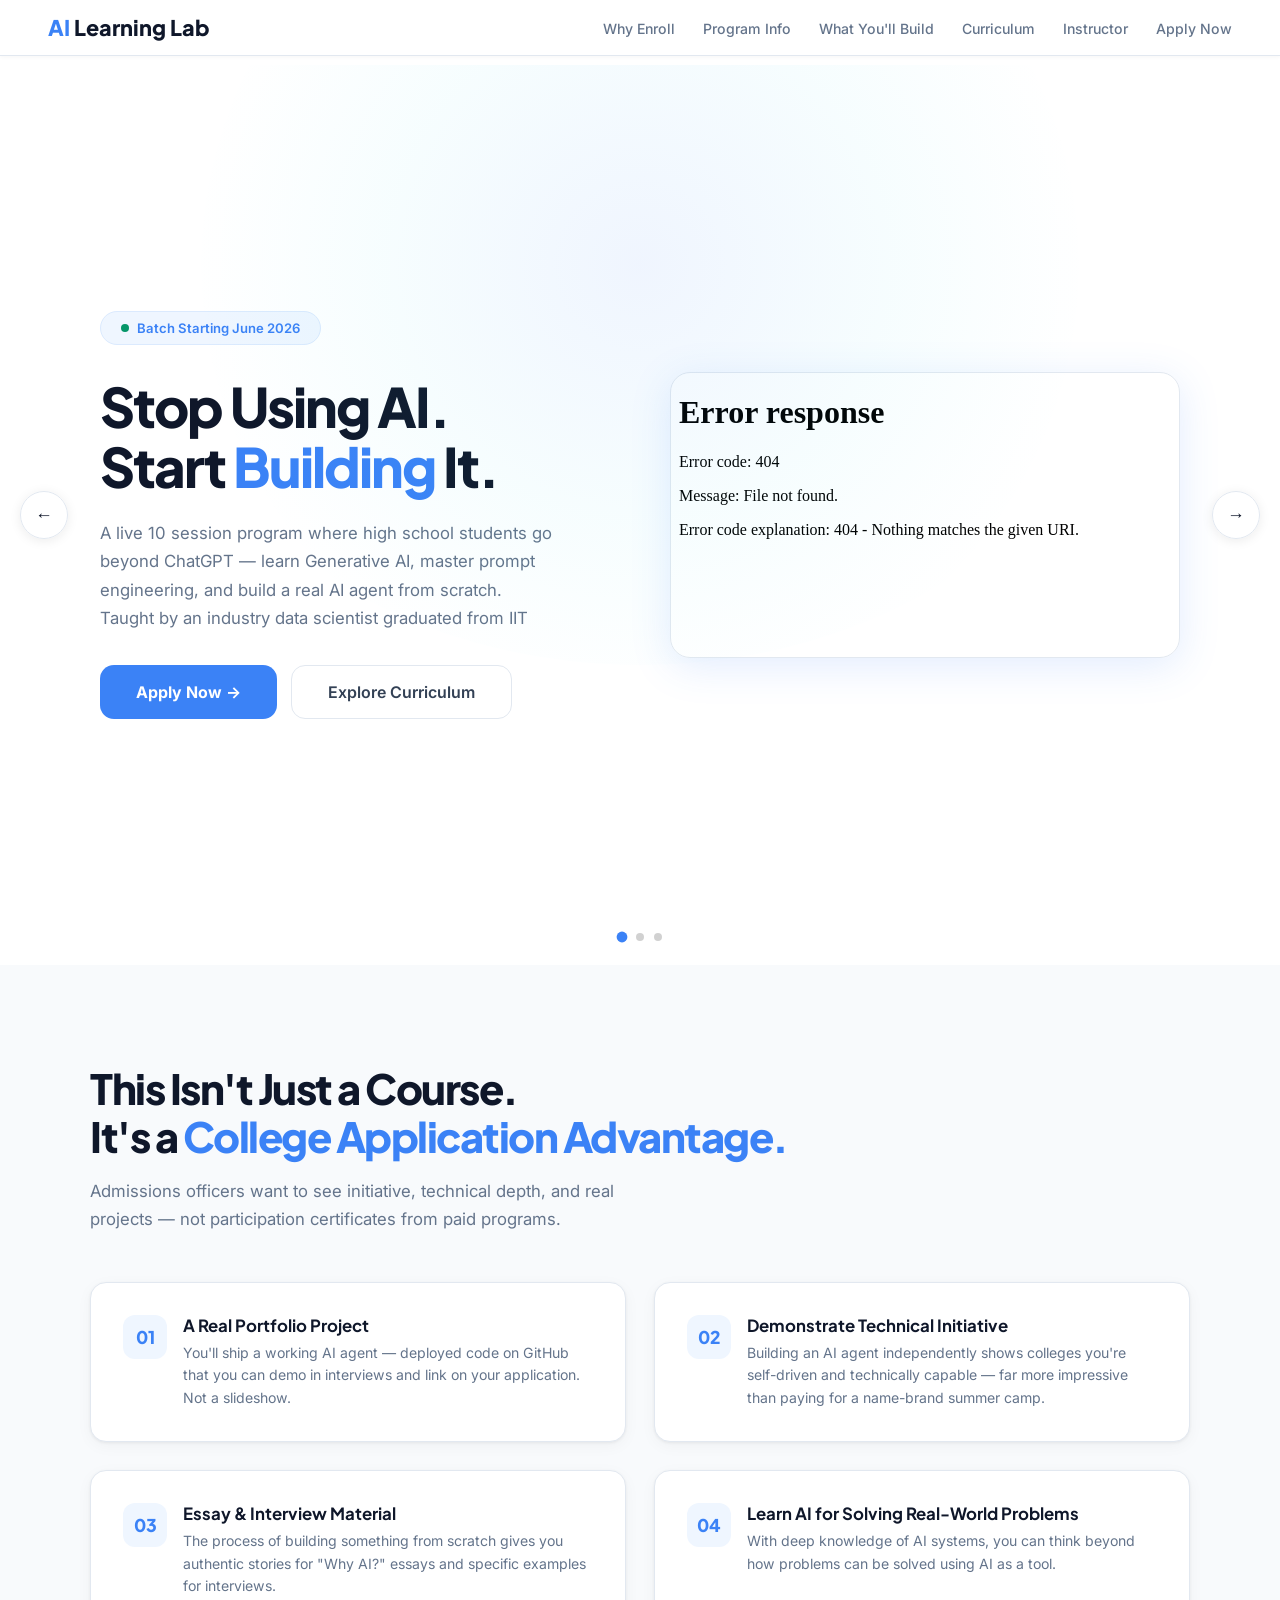
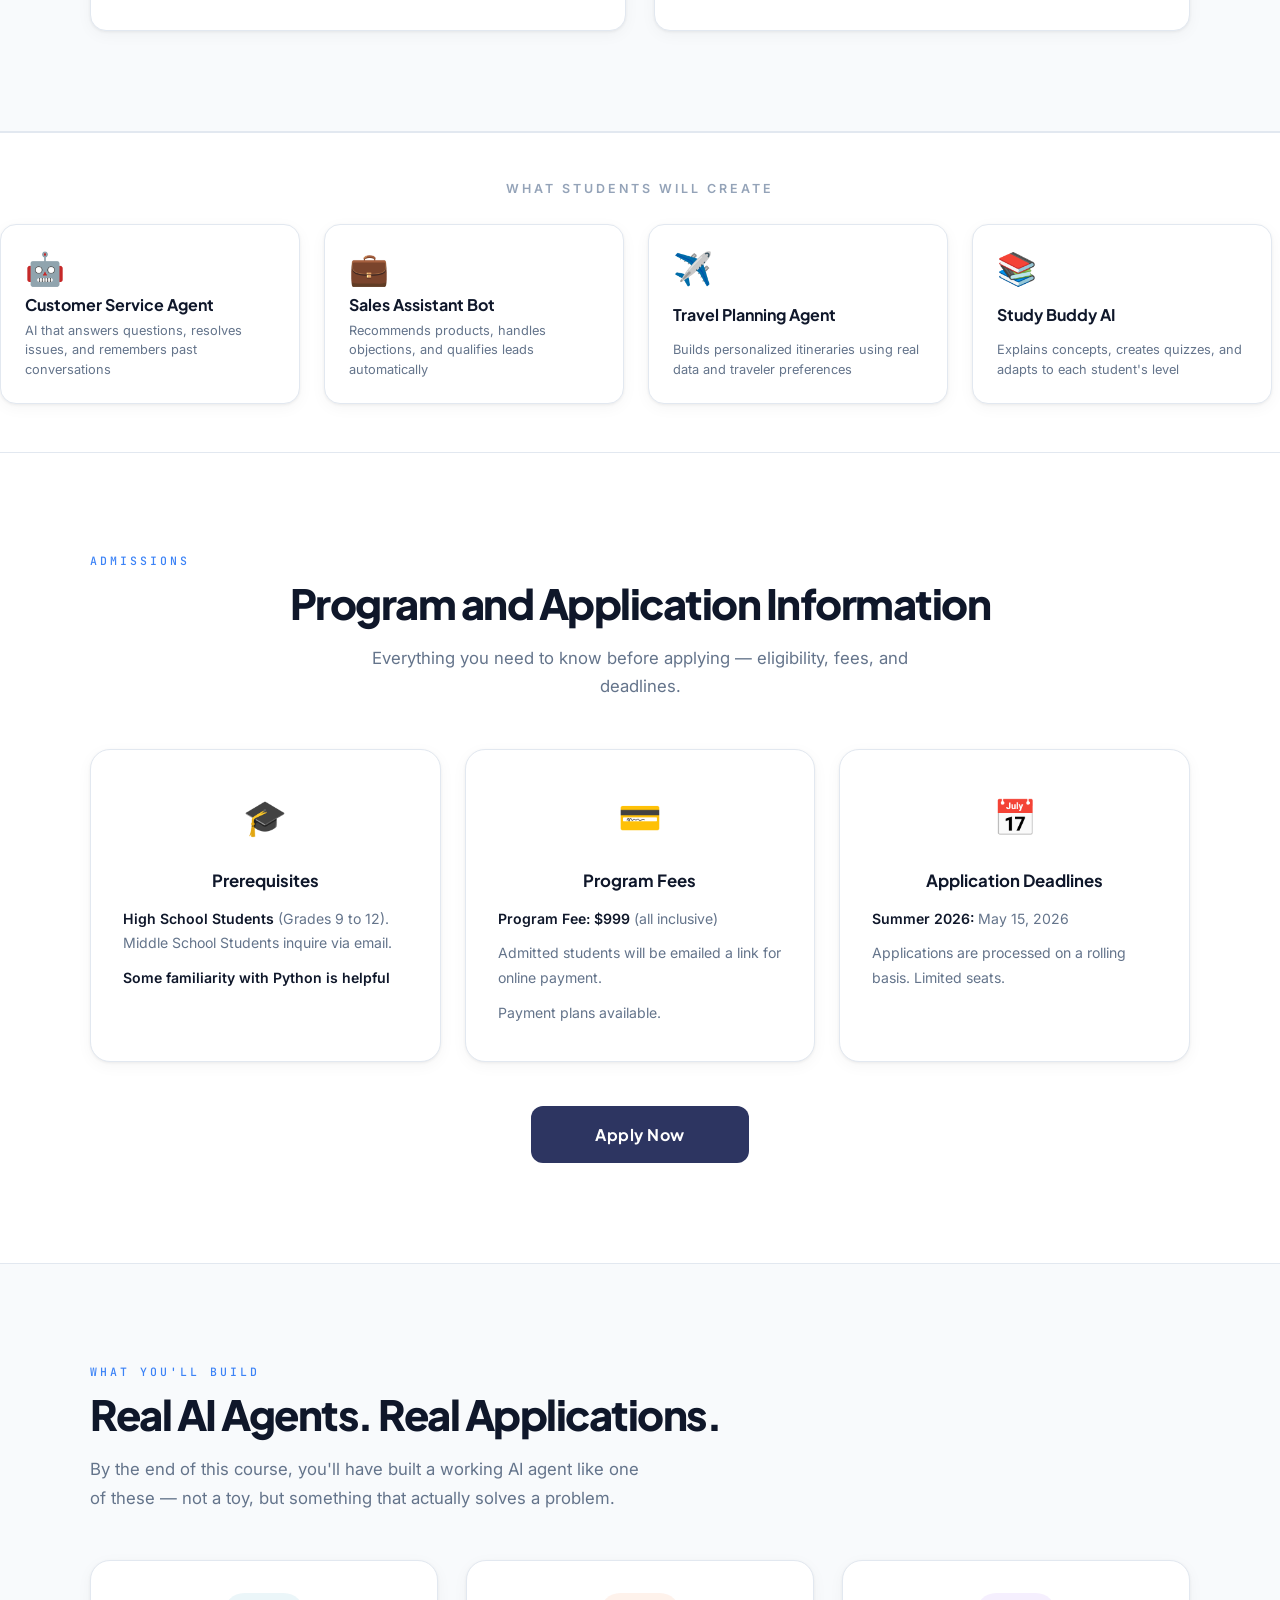
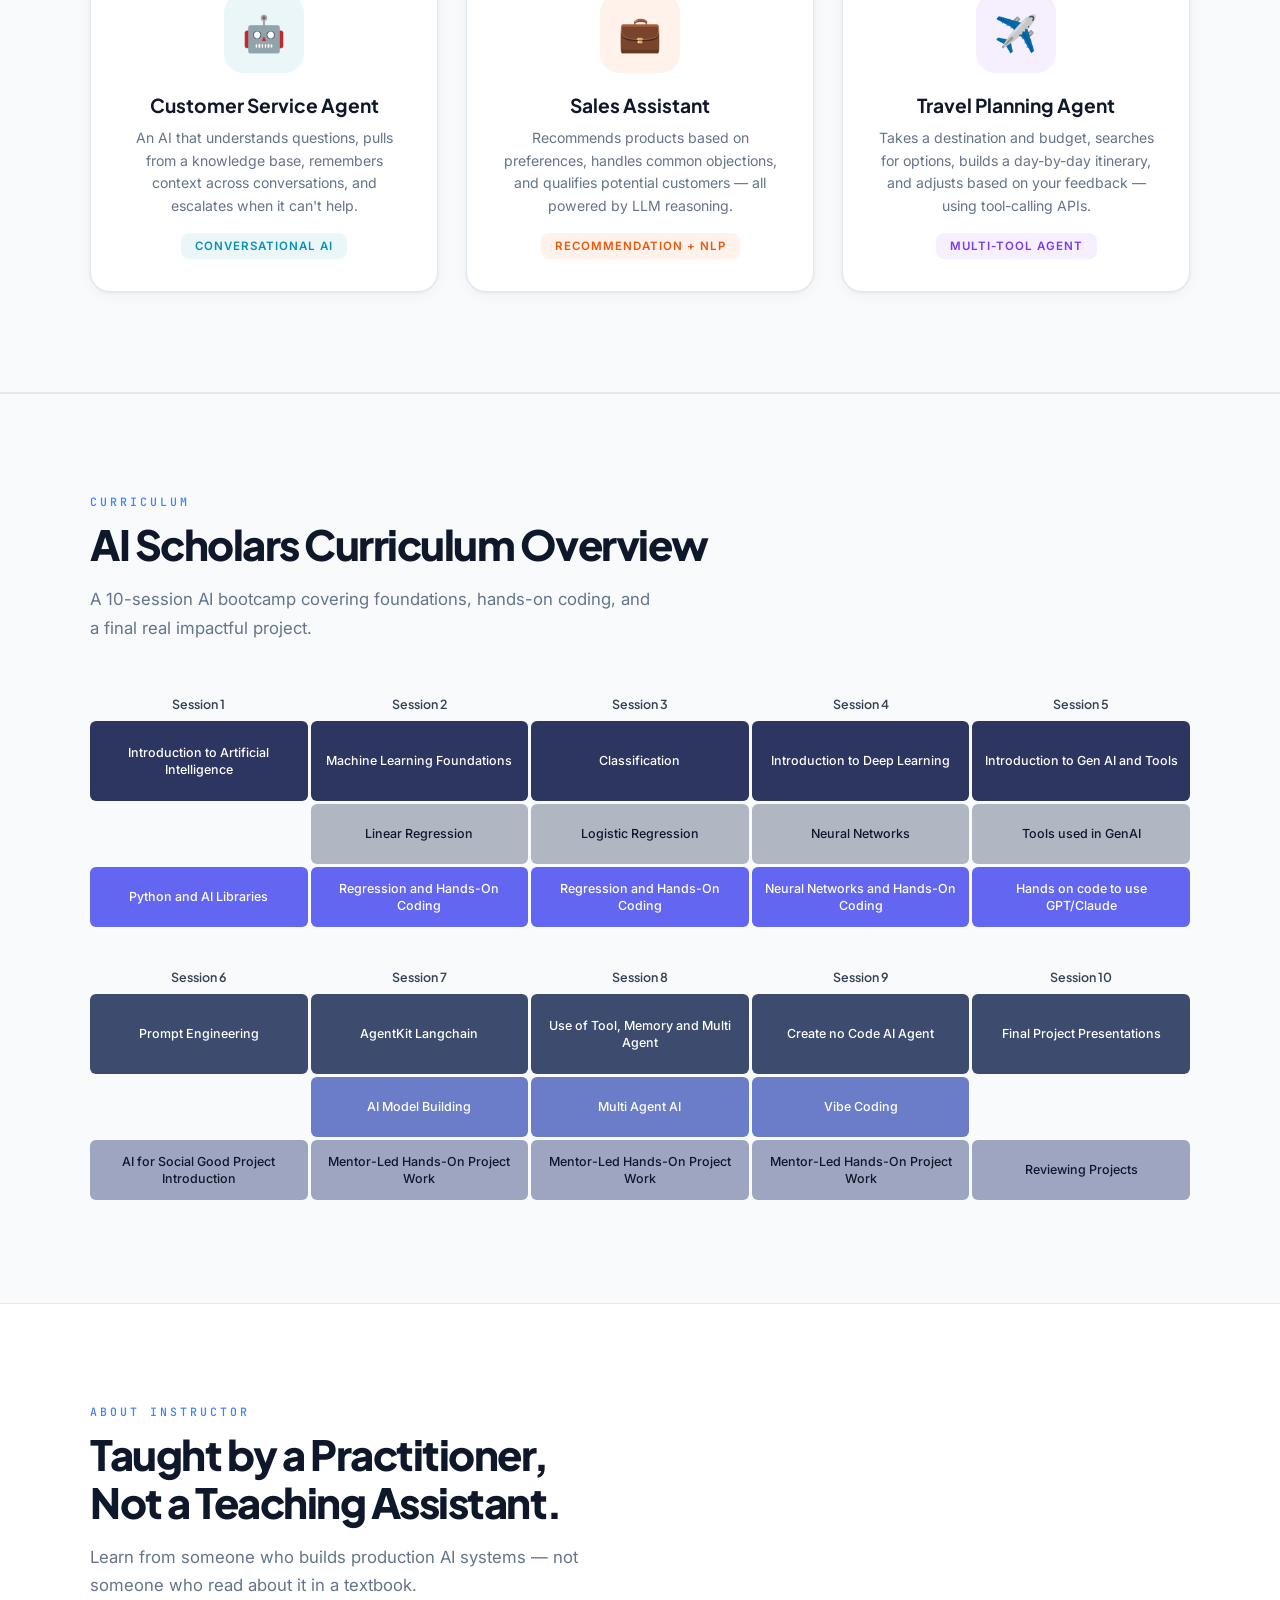
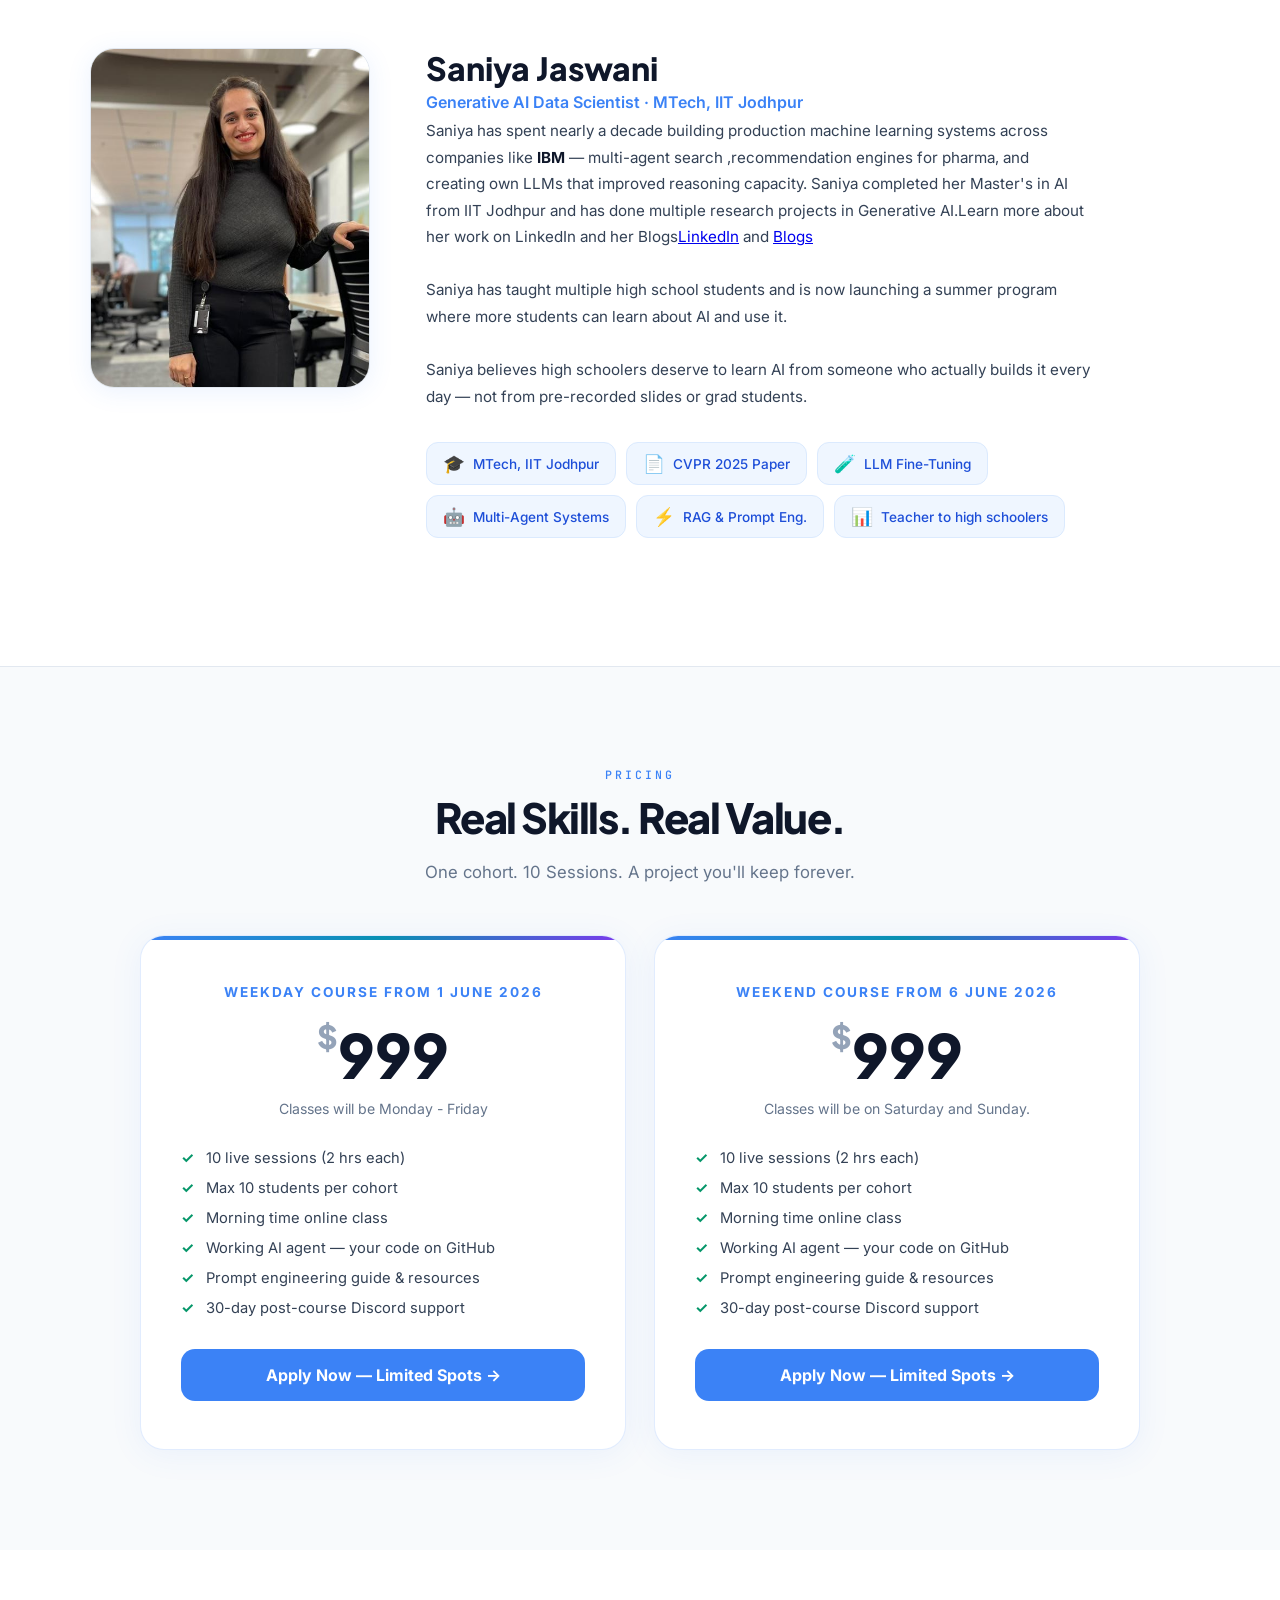
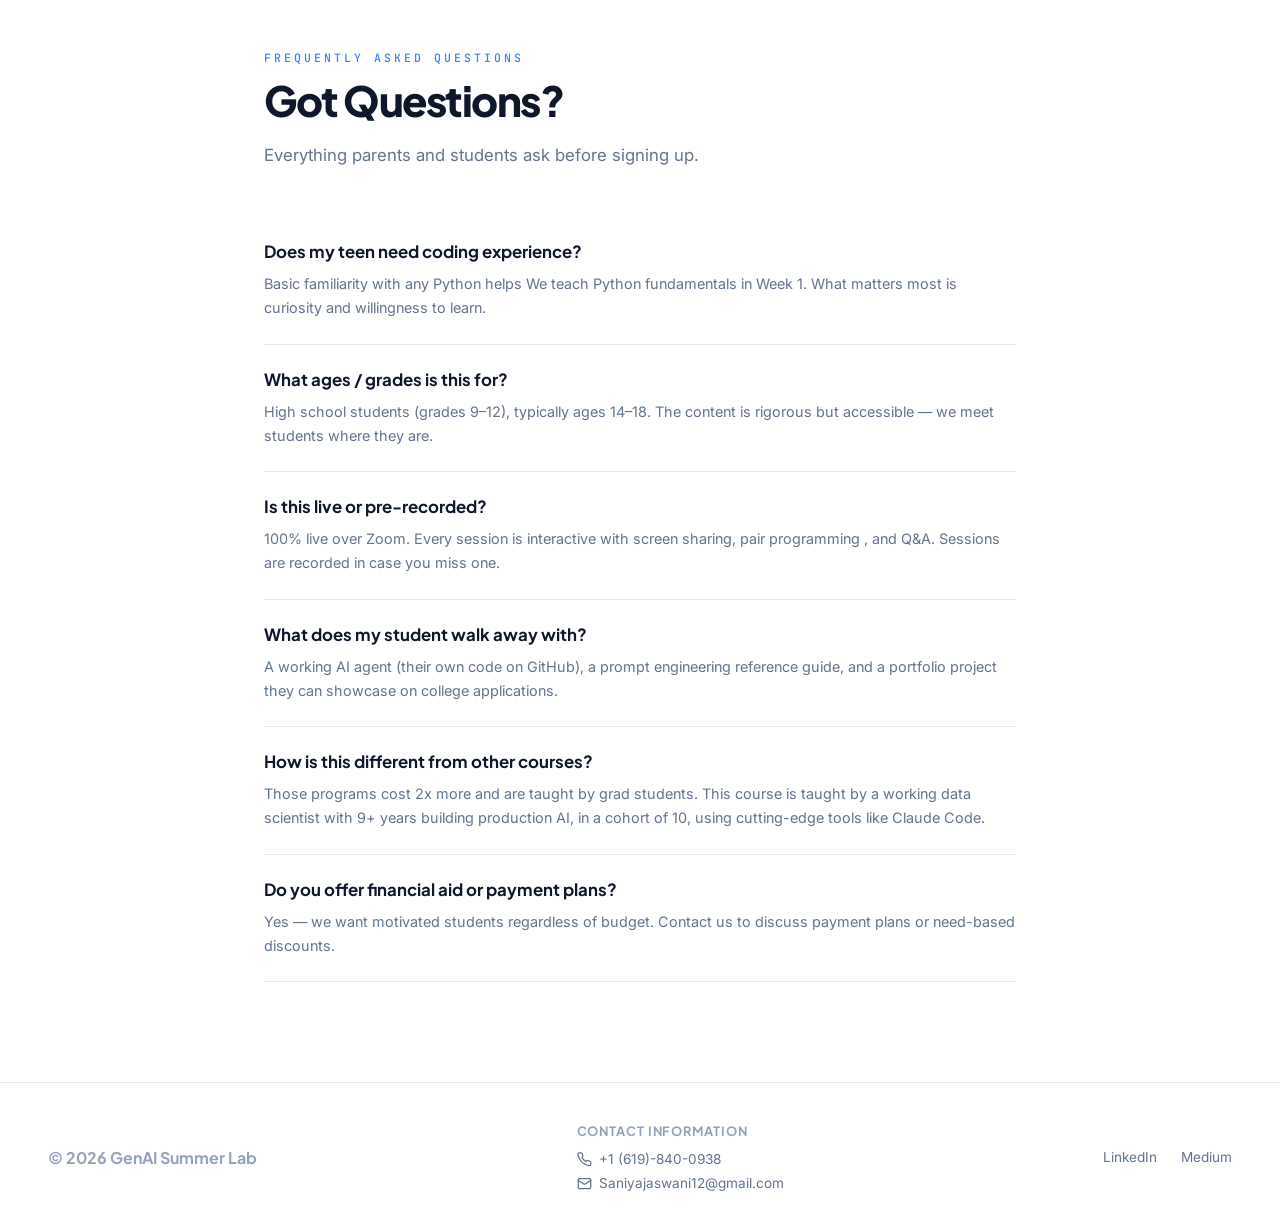
==== index.html @ 8ca76105 "Updating Video details" ====
<!DOCTYPE html>
<html lang="en">
<head>
  <meta charset="UTF-8">
  <meta name="viewport" content="width=device-width, initial-scale=1.0">
  <title>AI Learning Lab — Build Real AI Agents | Summer 2026</title>
  <link href="https://fonts.googleapis.com/css2?family=Plus+Jakarta+Sans:wght@400;500;600;700;800&family=Inter:wght@400;500;600&family=JetBrains+Mono:wght@400;500&display=swap" rel="stylesheet">
  <link rel="stylesheet" href="styles.css">
</head>
<body>

<!-- ======== NAVIGATION ======== -->
<nav>
  <a href="#" class="nav-brand"><em>AI</em> Learning Lab</a>
  <ul class="nav-links">
    <li><a href="#college">Why Enroll</a></li>
    <li><a href="#program-info">Program Info</a></li>
    <li><a href="#agents">What You'll Build</a></li>
    <li><a href="#curriculum">Curriculum</a></li>
    <li><a href="#instructor">Instructor</a></li>
    <li><a href="#pricing">Apply Now</a></li>
  </ul>
</nav>

<!-- ======== HERO CAROUSEL ======== -->
<div class="hero-carousel" id="heroCarousel" data-slide="1">
  <div class="hero-track" id="heroTrack">

    <!-- SLIDE 1: Text + Video -->
    <div class="hero-slide slide-1">
      <div class="slide-1-bg"></div>
      <div class="slide-1-inner">
        <div class="slide-1-text">
          <div class="hero-badge">
            <span class="pulse-dot"></span>
            Batch Starting June 2026
          </div>
          <h1>Stop <em>Using</em> AI.<br>Start <span class="accent">Building</span> It.</h1>
          <p>
            A live 10 session program where high school students go beyond ChatGPT — learn Generative AI,
            master prompt engineering, and build a real AI agent from scratch. Taught by an industry
            data scientist graduated from IIT 
          </p>
          <div class="slide-1-buttons">
            <a href="application.html" class="btn-hero-primary">Apply Now →</a>
            <a href="#curriculum" class="btn-hero-secondary">Explore Curriculum</a>
          </div>
        </div>
        <div class="slide-1-video">
          <iframe
            src="src="https://www.youtube.com/embed/xiEhYamDHDM""
            allow="accelerometer; autoplay; clipboard-write; encrypted-media; gyroscope; picture-in-picture"
            allowfullscreen>
          </iframe>
        </div>
      </div>
    </div>

    <!-- SLIDE 2: AI Agents You Can Create -->
    <div class="hero-slide slide-2">
      <div class="slide-2-inner">
        <h2>AI Agent<br>You Can Create</h2>
        <div class="agents-icon-grid">
          <div class="agent-icon-card">
            <div class="agent-icon-box green">🎧</div>
            <span>Customer Service<br>AI Agent</span>
          </div>
          <div class="agent-icon-card">
            <div class="agent-icon-box coral">🤖</div>
            <span>Sales<br>Taker</span>
          </div>
          <div class="agent-icon-card">
            <div class="agent-icon-box purple">📝</div>
            <span>Meeting Notes<br>Note Taker</span>
          </div>
          <div class="agent-icon-card">
            <div class="agent-icon-box blue">✈️</div>
            <span>AI Travel Assistant</span>
          </div>
        </div>
      </div>
    </div>

    <!-- SLIDE 3: Unlock Your Future -->
    <div class="hero-slide slide-3">
      <div class="slide-3-inner">
        <div class="slide-3-text">
          <span class="s3-tag">For High School Students</span>
          <h2>Unlock Your Future:<br>Learn AI &amp; Get <span>Ahead</span> in<br>College Applications</h2>
          <p>
            High school students who build real AI projects stand out. Learn the skills that top
            colleges and employers are looking for — before everyone else does.
          </p>
          <div class="slide-3-stats">
            <div class="s3-stat">
              <div class="s3-val">94%</div>
              <div class="s3-label">of students felt more confident applying to college</div>
            </div>
            <div class="s3-stat">
              <div class="s3-val">10</div>
              <div class="s3-label">max students per cohort — real attention</div>
            </div>
            <div class="s3-stat">
              <div class="s3-val">10 Sessions</div>
              <div class="s3-label">to a portfolio-ready AI project</div>
            </div>
          </div>
        </div>
        <div class="slide-3-image">
          <img src="Studentcollege.jpg" alt="High school students learning AI">
        </div>
      </div>
    </div>

  </div><!-- /hero-track -->

  <button class="carousel-btn prev" onclick="heroMove(-1)" aria-label="Previous">&#8592;</button>
  <button class="carousel-btn next" onclick="heroMove(1)"  aria-label="Next">&#8594;</button>

  <div class="carousel-dots" id="heroDots">
    <div class="carousel-dot active" onclick="heroGoto(0)"></div>
    <div class="carousel-dot"        onclick="heroGoto(1)"></div>
    <div class="carousel-dot"        onclick="heroGoto(2)"></div>
  </div>
</div><!-- /hero-carousel -->

<!-- ======== COLLEGE ADMISSIONS ======== -->
<section id="college">
  <div class="section-center">
    <h2>This Isn't Just a Course.<br>It's a <span class="blue">College Application Advantage.</span></h2>
    <p class="section-sub">Admissions officers want to see initiative, technical depth, and real projects — not participation certificates from paid programs.</p>

    <div class="college-grid">
      <div class="college-card">
        <div class="cc-num">01</div>
        <div>
          <h4>A Real Portfolio Project</h4>
          <p>You'll ship a working AI agent — deployed code on GitHub that you can demo in interviews and link on your application. Not a slideshow.</p>
        </div>
      </div>
      <div class="college-card">
        <div class="cc-num">02</div>
        <div>
          <h4>Demonstrate Technical Initiative</h4>
          <p>Building an AI agent independently shows colleges you're self-driven and technically capable — far more impressive than paying for a name-brand summer camp.</p>
        </div>
      </div>
      <div class="college-card">
        <div class="cc-num">03</div>
        <div>
          <h4>Essay &amp; Interview Material</h4>
          <p>The process of building something from scratch gives you authentic stories for "Why AI?" essays and specific examples for interviews.</p>
        </div>
      </div>
      <div class="college-card">
        <div class="cc-num">04</div>
        <div>
          <h4>Learn AI for Solving Real-World Problems</h4>
          <p>With deep knowledge of AI systems, you can think beyond how problems can be solved using AI as a tool.</p>
        </div>
      </div>
    </div>
  </div>
</section>

<!-- ======== MARQUEE ======== -->
<div class="marquee-section">
  <div class="marquee-label">What Students Will Create</div>
  <div class="marquee-track">
    <div class="marquee-card">
      <div class="mc-icon">🤖</div>
      <div class="mc-title">Customer Service Agent</div>
      <div class="mc-desc">AI that answers questions, resolves issues, and remembers past conversations</div>
    </div>
    <div class="marquee-card">
      <div class="mc-icon">💼</div>
      <div class="mc-title">Sales Assistant Bot</div>
      <div class="mc-desc">Recommends products, handles objections, and qualifies leads automatically</div>
    </div>
    <div class="marquee-card">
      <div class="mc-icon">✈️</div>
      <div class="mc-title">Travel Planning Agent</div>
      <div class="mc-desc">Builds personalized itineraries using real data and traveler preferences</div>
    </div>
    <div class="marquee-card">
      <div class="mc-icon">📚</div>
      <div class="mc-title">Study Buddy AI</div>
      <div class="mc-desc">Explains concepts, creates quizzes, and adapts to each student's level</div>
    </div>
    <!-- Duplicate for seamless loop -->
    <div class="marquee-card">
      <div class="mc-icon">🤖</div>
      <div class="mc-title">Customer Service Agent</div>
      <div class="mc-desc">AI that answers questions, resolves issues, and remembers past conversations</div>
    </div>
    <div class="marquee-card">
      <div class="mc-icon">💼</div>
      <div class="mc-title">Sales Assistant Bot</div>
      <div class="mc-desc">Recommends products, handles objections, and qualifies leads automatically</div>
    </div>
    <div class="marquee-card">
      <div class="mc-icon">✈️</div>
      <div class="mc-title">Travel Planning Agent</div>
      <div class="mc-desc">Builds personalized itineraries using real data and traveler preferences</div>
    </div>
    <div class="marquee-card">
      <div class="mc-icon">📚</div>
      <div class="mc-title">Study Buddy AI</div>
      <div class="mc-desc">Explains concepts, creates quizzes, and adapts to each student's level</div>
    </div>
  </div>
</div>

<!-- ======== PROGRAM & APPLICATION INFO ======== -->
<section id="program-info">
  <div class="section-center">
    <div class="section-tag">Admissions</div>
    <h2 class="center-text">Program and Application Information</h2>
    <p class="section-sub center-text">Everything you need to know before applying — eligibility, fees, and deadlines.</p>

    <div class="prog-cards-row">
      <div class="prog-card">
        <div class="prog-card-icon">🎓</div>
        <h4>Prerequisites</h4>
        <div class="prog-card-body">
          <p><strong>High School Students</strong> (Grades 9 to 12). Middle School Students inquire via email.</p>
          <p><strong>Some familiarity with Python is helpful</strong></p>
          
        </div>
      </div>
      <div class="prog-card">
        <div class="prog-card-icon">💳</div>
        <h4>Program Fees</h4>
        <div class="prog-card-body">
          <p><strong>Program Fee: $999</strong> (all inclusive)</p>
          <p>Admitted students will be emailed a link for online payment.</p>
          <p>Payment plans available.</p>
        </div>
      </div>
      <div class="prog-card">
        <div class="prog-card-icon">📅</div>
        <h4>Application Deadlines</h4>
        <div class="prog-card-body">
          <p><strong>Summer 2026:</strong> May 15, 2026</p>
          <p>Applications are processed on a rolling basis. Limited seats.</p>
        </div>
      </div>
    </div>

    <div class="prog-apply-wrap">
      <a href="application.html" class="btn-apply-dark">Apply Now</a>
    </div>
  </div>
</section>

<!-- ======== AI AGENTS SHOWCASE ======== -->
<section id="agents">
  <div class="section-center">
    <div class="section-tag">What You'll Build</div>
    <h2>Real AI Agents. Real Applications.</h2>
    <p class="section-sub">By the end of this course, you'll have built a working AI agent like one of these — not a toy, but something that actually solves a problem.</p>

    <div class="agents-grid">
      <div class="agent-card">
        <div class="agent-icon">🤖</div>
        <h3>Customer Service Agent</h3>
        <p>An AI that understands questions, pulls from a knowledge base, remembers context across conversations, and escalates when it can't help.</p>
        <span class="agent-label">Conversational AI</span>
      </div>
      <div class="agent-card">
        <div class="agent-icon">💼</div>
        <h3>Sales Assistant</h3>
        <p>Recommends products based on preferences, handles common objections, and qualifies potential customers — all powered by LLM reasoning.</p>
        <span class="agent-label">Recommendation + NLP</span>
      </div>
      <div class="agent-card">
        <div class="agent-icon">✈️</div>
        <h3>Travel Planning Agent</h3>
        <p>Takes a destination and budget, searches for options, builds a day-by-day itinerary, and adjusts based on your feedback — using tool-calling APIs.</p>
        <span class="agent-label">Multi-Tool Agent</span>
      </div>
    </div>
  </div>
</section>

<!-- ======== CURRICULUM ======== -->
<section id="curriculum">
  <div class="section-center">
    <div class="section-tag">Curriculum</div>
    <h2>AI Scholars Curriculum Overview</h2>
    <p class="section-sub">A 10-session AI bootcamp covering foundations, hands-on coding, and a final real impactful project.</p>

    <div class="curriculum-layout">

      <!-- Sidebar -->
      <div class="curric-sidebar">
        <div class="curric-accordion-item open">
          <div class="curric-acc-header" onclick="toggleAcc(this)">
            <h4>Program Structure</h4>
            <span class="curric-acc-arrow">▾</span>
          </div>
          <div class="curric-acc-body">
            10 sessions totaling 24 hours. The first half covers ML foundations and every day handson project;
            the second half focuses on Generative AI deep dive and a final project.
          </div>
        </div>
        <div class="curric-accordion-item">
          <div class="curric-acc-header" onclick="toggleAcc(this)">
            <h4>Pre-Program Materials</h4>
            <span class="curric-acc-arrow">▾</span>
          </div>
          <div class="curric-acc-body">
            Access to our learning portal before day one — includes Python preparation modules,
            introductory AI readings, and coding environment setup guides.
          </div>
        </div>
        <div class="curric-accordion-item">
          <div class="curric-acc-header" onclick="toggleAcc(this)">
            <h4>Advanced Cohorts</h4>
            <span class="curric-acc-arrow">▾</span>
          </div>
          <div class="curric-acc-body">
            Students with prior programming or AI experience can join an advanced cohort that moves
            faster through foundations and spends more time on project complexity and model depth.
          </div>
        </div>
        <div class="curric-accordion-item">
          <div class="curric-acc-header" onclick="toggleAcc(this)">
            <h4>Learning Portal Access</h4>
            <span class="curric-acc-arrow">▾</span>
          </div>
          <div class="curric-acc-body">
            All students receive access to our curated portal with 50+ AI research talks, coding
            assignments, and post-program continued learning resources.
          </div>
        </div>
      </div>

      <!-- Session grid -->
      <div class="curric-main">

        <!-- First Half -->
        <div class="curric-half">
          <div class="session-cols-header">
            <div class="session-col-label">Session 1</div>
            <div class="session-col-label">Session 2</div>
            <div class="session-col-label">Session 3</div>
            <div class="session-col-label">Session 4</div>
            <div class="session-col-label">Session 5</div>
          </div>
          <div class="curric-row">
            <div class="curric-cell cell-app tall">Introduction to Artificial Intelligence</div>
            <div class="curric-cell cell-app">Machine Learning Foundations</div>
            <div class="curric-cell cell-app">Classification</div>
            <div class="curric-cell cell-app">Introduction to Deep Learning</div>
            <div class="curric-cell cell-app">Introduction to Gen AI and Tools</div>
          </div>
          <div class="curric-row">
            <div class="curric-cell cell-conc empty"></div>
            <div class="curric-cell cell-conc">Linear Regression</div>
            <div class="curric-cell cell-conc">Logistic Regression</div>
            <div class="curric-cell cell-conc">Neural Networks</div>
            <div class="curric-cell cell-conc">Tools used in GenAI</div>
          </div>
          <div class="curric-row">
            <div class="curric-cell cell-prog">Python and AI Libraries</div>
            <div class="curric-cell cell-prog">Regression and Hands-On Coding</div>
            <div class="curric-cell cell-prog">Regression and Hands-On Coding</div>
            <div class="curric-cell cell-prog">Neural Networks and Hands-On Coding</div>
            <div class="curric-cell cell-prog">Hands on code to use GPT/Claude</div>
          </div>
        </div>

        <!-- Second Half -->
        <div class="curric-half">
          <div class="session-cols-header">
            <div class="session-col-label">Session 6</div>
            <div class="session-col-label">Session 7</div>
            <div class="session-col-label">Session 8</div>
            <div class="session-col-label">Session 9</div>
            <div class="session-col-label">Session 10</div>
          </div>
          <div class="curric-row">
            <div class="curric-cell cell-app2">Prompt Engineering</div>
            <div class="curric-cell cell-app2">AgentKit Langchain</div>
            <div class="curric-cell cell-app2">Use of Tool, Memory and Multi Agent</div>
            <div class="curric-cell cell-app2">Create no Code AI Agent</div>
            <div class="curric-cell cell-app2 tall">Final Project Presentations</div>
          </div>
          <div class="curric-row">
            <div class="curric-cell cell-proj empty"></div>
            <div class="curric-cell cell-proj">AI Model Building</div>
            <div class="curric-cell cell-proj">Multi Agent AI </div>
            <div class="curric-cell cell-proj">Vibe Coding</div>
            <div class="curric-cell cell-proj empty"></div>
          </div>
          <div class="curric-row">
            <div class="curric-cell cell-wkshp">AI for Social Good Project Introduction</div>
            <div class="curric-cell cell-wkshp">Mentor-Led Hands-On Project Work</div>
            <div class="curric-cell cell-wkshp">Mentor-Led Hands-On Project Work</div>
            <div class="curric-cell cell-wkshp">Mentor-Led Hands-On Project Work</div>
            <div class="curric-cell cell-wkshp">Reviewing Projects</div>
          </div>
        </div>

      </div><!-- /curric-main -->
    </div><!-- /curriculum-layout -->
  </div>
</section>

<!-- ======== INSTRUCTOR ======== -->
<section id="instructor">
  <div class="section-center">
    <div class="section-tag">About Instructor</div>
    <h2>Taught by a Practitioner,<br>Not a Teaching Assistant.</h2>
    <p class="section-sub">Learn from someone who builds production AI systems — not someone who read about it in a textbook.</p>

    <div class="instructor-container">
      <div class="instructor-visual">
        <img src="profile pic2.jpg" alt="Saniya Jaswani">
      </div>
      <div class="instructor-info">
        <h3>Saniya Jaswani</h3>
        <div class="instructor-role">Generative AI Data Scientist · MTech, IIT Jodhpur</div>
        <p class="instructor-bio">
          Saniya has spent nearly a decade building production machine learning systems across companies like
          <strong>IBM</strong> — multi-agent search ,recommendation engines for pharma,
          and creating own  LLMs that improved reasoning capacity. Saniya completed her Master's in AI from IIT Jodhpur and 
          has done multiple research projects in Generative AI.Learn more about her work on LinkedIn and her Blogs<a href="https://www.linkedin.com/in/saniya-jaswani-64649679/" target="_blank">LinkedIn</a>
          and <a href="https://medium.com/@saniyajaswani12" target="_blank">Blogs</a>
          <br><br>
          Saniya has taught multiple high school students and is now launching a summer program where more students can learn
          about AI and use it.
          <br><br>
          Saniya believes high schoolers deserve to learn AI from someone who
          actually builds it every day — not from pre-recorded slides or grad students. 
        </p>
        <div class="cred-pills">
          <div class="cred-pill"><span class="cp-icon">🎓</span> MTech, IIT Jodhpur</div>
          <div class="cred-pill"><span class="cp-icon">📄</span> CVPR 2025 Paper</div>
          <div class="cred-pill"><span class="cp-icon">🧪</span> LLM Fine-Tuning</div>
          <div class="cred-pill"><span class="cp-icon">🤖</span> Multi-Agent Systems</div>
          <div class="cred-pill"><span class="cp-icon">⚡</span> RAG &amp; Prompt Eng.</div>
          <div class="cred-pill"><span class="cp-icon">📊</span> Teacher to high schoolers </div>
        </div>

      </div>
    </div>
  </div>
</section>

<!-- ======== PRICING ======== -->
<section id="pricing">
  <div class="section-center">
    <div class="section-tag">Pricing</div>
    <h2>Real Skills. Real Value.</h2>
    <p class="section-sub center-text">One cohort. 10 Sessions. A project you'll keep forever.</p>

    <div class="pricing-grid">
    <div class="pricing-box">
      <div class="pricing-cohort-label">Weekday Course from 1 June 2026</div>
      <div class="price-tag"><span class="dollar">$</span>999</div>
      <div class="price-note">Classes will be Monday - Friday</div>
      <ul class="price-features">
        <li><span class="ck">✓</span> 10 live sessions (2 hrs each)</li>
        <li><span class="ck">✓</span> Max 10 students per cohort</li>
        <li><span class="ck">✓</span> Morning time online class</li>
        <li><span class="ck">✓</span> Working AI agent — your code on GitHub</li>
        <li><span class="ck">✓</span> Prompt engineering guide &amp; resources</li>
        <li><span class="ck">✓</span> 30-day post-course Discord support</li>
      </ul>
      <a href="application.html" class="btn-hero-primary btn-full">
        Apply Now — Limited Spots →
      </a>
    </div>
      <div class="pricing-box">
      <div class="pricing-cohort-label">Weekend Course from 6 June 2026</div>
      <div class="price-tag"><span class="dollar">$</span>999</div>
      <div class="price-note">Classes will be on Saturday and Sunday.</div>
      <ul class="price-features">
        <li><span class="ck">✓</span> 10 live sessions (2 hrs each)</li>
        <li><span class="ck">✓</span> Max 10 students per cohort</li>
        <li><span class="ck">✓</span> Morning time online class</li>
        <li><span class="ck">✓</span> Working AI agent — your code on GitHub</li>
        <li><span class="ck">✓</span> Prompt engineering guide &amp; resources</li>
        <li><span class="ck">✓</span> 30-day post-course Discord support</li>
      </ul>
      <a href="application.html" class="btn-hero-primary btn-full">
        Apply Now — Limited Spots →
      </a>
    </div>
    </div><!-- /pricing-grid -->
  </div>
</section>

<!-- ======== FAQ ======== -->
<section id="faq">
  <div class="section-tag">Frequently Asked Questions</div>
  <h2>Got Questions?</h2>
  <p class="section-sub">Everything parents and students ask before signing up.</p>

  <div class="faq-item">
    <h4>Does my teen need coding experience?</h4>
    <p>Basic familiarity with any Python helps We teach Python fundamentals in Week 1. What matters most is curiosity and willingness to learn.</p>
  </div>
  <div class="faq-item">
    <h4>What ages / grades is this for?</h4>
    <p>High school students (grades 9–12), typically ages 14–18. The content is rigorous but accessible — we meet students where they are.</p>
  </div>
  <div class="faq-item">
    <h4>Is this live or pre-recorded?</h4>
    <p>100% live over Zoom. Every session is interactive with screen sharing, pair programming , and Q&amp;A. Sessions are recorded in case you miss one.</p>
  </div>
  <div class="faq-item">
    <h4>What does my student walk away with?</h4>
    <p>A working AI agent (their own code on GitHub), a prompt engineering reference guide, and a portfolio project they can showcase on college applications.</p>
  </div>
  <div class="faq-item">
    <h4>How is this different from other courses?</h4>
    <p>Those programs cost 2x more and are taught by grad students. This course is taught by a working data scientist with 9+ years building production AI, in a cohort of 10, using cutting-edge tools like Claude Code.</p>
  </div>
  <div class="faq-item">
    <h4>Do you offer financial aid or payment plans?</h4>
    <p>Yes — we want motivated students regardless of budget. Contact us to discuss payment plans or need-based discounts.</p>
  </div>
</section>

<!-- ======== FOOTER ======== -->
<footer>
  
    <div class="footer-brand">© 2026 GenAI Summer Lab</div>
  <div class="footer-left">
    <div class="footer-contact-heading">Contact Information</div>
    <div class="footer-contact">
      <a href="tel:+16190000000" class="footer-contact-item">
        <svg xmlns="http://www.w3.org/2000/svg" width="15" height="15" viewBox="0 0 24 24" fill="none" stroke="currentColor" stroke-width="2" stroke-linecap="round" stroke-linejoin="round"><path d="M22 16.92v3a2 2 0 0 1-2.18 2 19.79 19.79 0 0 1-8.63-3.07A19.5 19.5 0 0 1 4.69 12 19.79 19.79 0 0 1 1.6 3.4 2 2 0 0 1 3.57 1.22h3a2 2 0 0 1 2 1.72c.13.97.37 1.92.71 2.83a2 2 0 0 1-.45 2.11L7.91 8.78a16 16 0 0 0 6.29 6.29l.92-.92a2 2 0 0 1 2.11-.45c.91.34 1.86.58 2.83.71A2 2 0 0 1 22 16.92z"/></svg>
        +1 (619)-840-0938
      </a>
      <a href="mailto:Saniyajaswani12@gmail.com" class="footer-contact-item">
        <svg xmlns="http://www.w3.org/2000/svg" width="15" height="15" viewBox="0 0 24 24" fill="none" stroke="currentColor" stroke-width="2" stroke-linecap="round" stroke-linejoin="round"><rect width="20" height="16" x="2" y="4" rx="2"/><path d="m22 7-8.97 5.7a1.94 1.94 0 0 1-2.06 0L2 7"/></svg>
        Saniyajaswani12@gmail.com
      </a>
    </div>
  </div><!-- /footer-left -->

  <div class="footer-links">
    <a href="https://www.linkedin.com/in/saniya-jaswani-64649679/" target="_blank">LinkedIn</a>
    <a href="https://medium.com/@saniyajaswani12" target="_blank">Medium</a>
  </div>
</footer>

<script src="script.js"></script>
</body>
</html>
---- styles.css ----
/* ================================================
   GenAI Summer Lab — Stylesheet
   ================================================ */

/* ======== CSS VARIABLES ======== */
:root {
  --bg-white: #FFFFFF;
  --bg-off: #F8FAFC;
  --bg-light: #F1F5F9;
  --bg-card: #FFFFFF;
  --blue-primary: #3B82F6;
  --blue-light: #2563EB;
  --blue-glow: #1D4ED8;
  --blue-soft: #EFF6FF;
  --blue-softer: #DBEAFE;
  --cyan: #0891B2;
  --green: #059669;
  --orange: #EA580C;
  --pink: #DB2777;
  --violet: #7C3AED;
  --yellow: #CA8A04;
  --text-dark: #0F172A;
  --text-body: #334155;
  --text-muted: #64748B;
  --text-light: #94A3B8;
  --border: #E2E8F0;
  --border-light: #F1F5F9;
  --shadow-card: 0 1px 3px rgba(0,0,0,0.06), 0 4px 16px rgba(0,0,0,0.04);
  --shadow-hover: 0 4px 24px rgba(59,130,246,0.1), 0 1px 3px rgba(0,0,0,0.06);
}

/* ======== RESET ======== */
* { margin: 0; padding: 0; box-sizing: border-box; }
html { scroll-behavior: smooth; }
body {
  font-family: 'Inter', sans-serif;
  background: var(--bg-white);
  color: var(--text-dark);
  overflow-x: hidden;
}

/* ======== NAVIGATION ======== */
nav {
  position: fixed; top: 0; width: 100%; z-index: 1000;
  padding: 14px 48px;
  display: flex; justify-content: space-between; align-items: center;
  background: rgba(255,255,255,0.92); backdrop-filter: blur(24px);
  border-bottom: 1px solid var(--border);
  box-shadow: 0 1px 4px rgba(0,0,0,0.04);
}
.nav-brand {
  font-family: 'Plus Jakarta Sans', sans-serif;
  font-weight: 800; font-size: 1.35rem;
  color: var(--text-dark); text-decoration: none;
}
.nav-brand em { font-style: normal; color: var(--blue-primary); }
.nav-links { display: flex; gap: 28px; align-items: center; list-style: none; }
.nav-links a {
  color: var(--text-muted); text-decoration: none;
  font-size: 0.88rem; font-weight: 500; transition: color 0.3s;
}
.nav-links a:hover { color: var(--text-dark); }

/* ======== BUTTONS ======== */
.btn-hero-primary {
  display: inline-flex; align-items: center; gap: 8px;
  padding: 16px 36px; background: var(--blue-primary); color: #fff;
  font-weight: 700; font-size: 1rem; border: none; border-radius: 14px;
  cursor: pointer; text-decoration: none;
  transition: background 0.3s, transform 0.2s, box-shadow 0.3s;
}
.btn-hero-primary:hover {
  background: var(--blue-glow);
  transform: translateY(-2px);
  box-shadow: 0 8px 32px rgba(59,130,246,0.2);
}
.btn-hero-secondary {
  display: inline-flex; align-items: center; gap: 8px;
  padding: 16px 36px; background: transparent; color: var(--text-body);
  font-weight: 600; font-size: 1rem; border: 1px solid var(--border);
  border-radius: 14px; cursor: pointer; text-decoration: none;
  transition: border-color 0.3s, color 0.3s;
}
.btn-hero-secondary:hover { border-color: var(--blue-primary); color: var(--blue-primary); }
.btn-apply-dark {
  display: inline-flex; align-items: center; justify-content: center;
  padding: 18px 64px; background: #2D3561; color: #fff;
  font-family: 'Plus Jakarta Sans', sans-serif;
  font-weight: 700; font-size: 1rem; border-radius: 12px;
  text-decoration: none; transition: background 0.3s, transform 0.2s;
  letter-spacing: 0.5px;
}
.btn-apply-dark:hover { background: #1E2448; transform: translateY(-2px); }

/* ======== HERO BADGE ======== */
.hero-badge {
  display: inline-flex; align-items: center; gap: 8px;
  padding: 8px 20px; background: var(--blue-soft);
  border: 1px solid var(--blue-softer); border-radius: 100px;
  font-size: 0.82rem; font-weight: 600; color: var(--blue-primary);
  margin-bottom: 32px;
}
.hero-badge .pulse-dot {
  width: 8px; height: 8px; background: var(--green); border-radius: 50%;
  animation: pulse 2s infinite;
}
@keyframes pulse {
  0%, 100% { opacity: 1; transform: scale(1); }
  50%       { opacity: 0.4; transform: scale(0.8); }
}

/* ======== HERO CAROUSEL ======== */
.hero-carousel {
  position: relative; width: 100%; height: 100vh; min-height: 640px;
  overflow: hidden; margin-top: 65px;
}
.hero-track {
  display: flex; height: 100%;
  transition: transform 0.7s cubic-bezier(0.77,0,0.175,1);
}
.hero-slide {
  flex-shrink: 0; width: 100%; height: 100%;
  display: flex; align-items: center; justify-content: center;
  position: relative; overflow: hidden;
}

/* Slide 1 — Text + Video */
.slide-1 { background: #FFFFFF; }
.slide-1-inner {
  display: grid; grid-template-columns: 1fr 1fr;
  gap: 60px; align-items: center;
  max-width: 1200px; width: 100%; padding: 0 60px;
}
.slide-1-bg {
  position: absolute; top: -200px; left: 50%; transform: translateX(-50%);
  width: 1000px; height: 800px; border-radius: 50%;
  background: radial-gradient(circle, rgba(59,130,246,0.08) 0%, rgba(34,211,238,0.04) 40%, transparent 70%);
  pointer-events: none;
}
.slide-1-text {}
.slide-1-video {
  width: 100%; aspect-ratio: 16/9;
  border-radius: 20px; overflow: hidden;
  box-shadow: 0 8px 40px rgba(59,130,246,0.15);
  border: 1px solid var(--border);
}
.slide-1-video iframe { width: 100%; height: 100%; border: none; display: block; }
.slide-1-text h1 {
  font-family: 'Plus Jakarta Sans', sans-serif;
  font-size: 3.4rem; font-weight: 800; line-height: 1.1;
  letter-spacing: -2px; max-width: 520px; margin-bottom: 22px; color: #0F172A;
}
.slide-1-text p {
  font-size: 1.05rem; color: var(--text-muted);
  line-height: 1.7; margin-bottom: 32px; max-width: 460px;
}
.slide-1-buttons { display: flex; gap: 14px; flex-wrap: wrap; }

/* Slide 2 — AI Agents You Can Create */
.slide-2 { background: #FFFFFF; }
.slide-2-inner {
  max-width: 680px; width: 100%; text-align: center; padding: 0 40px;
}
.slide-2-inner h2 {
  font-family: 'Plus Jakarta Sans', sans-serif;
  font-size: 3rem; font-weight: 800; line-height: 1.15;
  color: var(--blue-primary); margin-bottom: 40px; letter-spacing: -1.5px;
}
.agents-icon-grid { display: grid; grid-template-columns: 1fr 1fr; gap: 28px; }
.agent-icon-card { display: flex; flex-direction: column; align-items: center; gap: 14px; }
.agent-icon-box {
  width: 160px; height: 160px; border-radius: 28px;
  display: flex; align-items: center; justify-content: center;
  font-size: 5rem; transition: transform 0.3s;
}
.agent-icon-box:hover { transform: translateY(-6px) scale(1.03); }
.agent-icon-box.green  { background: #C8EDD9; }
.agent-icon-box.coral  { background: #F5C8BC; }
.agent-icon-box.purple { background: #D9C8F0; }
.agent-icon-box.blue   { background: #C0DDF5; }
.agent-icon-card span {
  font-family: 'Plus Jakarta Sans', sans-serif;
  font-size: 0.95rem; font-weight: 600; color: var(--text-body);
  text-align: center; line-height: 1.35;
}

/* Slide 3 — Unlock Your Future */
.slide-3 { background: #FFFFFF; }
.slide-3-inner {
  max-width: 1100px; width: 100%; padding: 0 60px;
  display: grid; grid-template-columns: 1fr 1fr; gap: 60px; align-items: center;
}
.slide-3-text .s3-tag {
  font-family: 'JetBrains Mono', monospace;
  font-size: 0.72rem; font-weight: 500; text-transform: uppercase;
  letter-spacing: 3px; color: var(--blue-primary); margin-bottom: 16px; display: block;
}
.slide-3-text h2 {
  font-family: 'Plus Jakarta Sans', sans-serif;
  font-size: 2.6rem; font-weight: 800; line-height: 1.15;
  letter-spacing: -1.5px; margin-bottom: 20px; color: var(--text-dark);
}
.slide-3-text h2 span { color: var(--blue-primary); }
.slide-3-text p { font-size: 1rem; color: var(--text-muted); line-height: 1.7; margin-bottom: 32px; }
.slide-3-stats { display: grid; grid-template-columns: repeat(3, 1fr); gap: 16px; }
.s3-stat {
  background: var(--blue-soft); border: 1px solid var(--blue-softer);
  border-radius: 14px; padding: 18px; text-align: center;
}
.s3-stat .s3-val {
  font-family: 'Plus Jakarta Sans', sans-serif;
  font-size: 1.6rem; font-weight: 800; color: var(--blue-primary); margin-bottom: 4px;
}
.s3-stat .s3-label { font-size: 0.75rem; color: var(--text-muted); }

/* Slide 3 image */
.slide-3-image {
  width: 100%; height: 100%;
  max-height: 500px;
  border-radius: 24px; overflow: hidden;
  box-shadow: 0 8px 40px rgba(59,130,246,0.12);
  border: 1px solid var(--border);
}
.slide-3-image img {
  width: 100%; height: 100%;
  object-fit: cover; object-position: center top;
  display: block;
}

/* Carousel navigation */
.carousel-btn {
  position: absolute; top: 50%; transform: translateY(-50%);
  z-index: 20; width: 48px; height: 48px;
  background: rgba(255,255,255,0.92); border: 1px solid var(--border);
  border-radius: 50%; display: flex; align-items: center; justify-content: center;
  cursor: pointer; font-size: 1.1rem; color: var(--text-dark);
  box-shadow: 0 2px 12px rgba(0,0,0,0.08);
  transition: background 0.2s, transform 0.2s, box-shadow 0.2s;
  backdrop-filter: blur(8px);
}
.carousel-btn:hover {
  background: var(--blue-primary); color: #fff;
  transform: translateY(-50%) scale(1.08);
  box-shadow: 0 4px 20px rgba(59,130,246,0.25);
}
.carousel-btn.prev { left: 20px; }
.carousel-btn.next { right: 20px; }
.carousel-dots {
  position: absolute; bottom: 24px; left: 50%; transform: translateX(-50%);
  display: flex; gap: 10px; z-index: 20;
}
.carousel-dot {
  width: 8px; height: 8px; border-radius: 50%;
  background: rgba(0,0,0,0.18); cursor: pointer;
  transition: background 0.3s, transform 0.3s;
}
.carousel-dot.active { background: var(--blue-primary); transform: scale(1.35); }
/* Slide 3 is now white — no dark overrides needed */

/* ======== UTILITY CLASSES ======== */
.blue { color: var(--blue-primary); }
.center-text { text-align: center; max-width: 100%; margin-left: auto; margin-right: auto; }
.btn-full { width: 100%; justify-content: center; }
.pricing-cohort-label {
  font-weight: 700; color: var(--blue-primary);
  font-size: 0.85rem; text-transform: uppercase; letter-spacing: 2px;
}
.curric-legend-wrap { margin-bottom: 10px; }
.curric-cell.tall { min-height: 80px; }
.curric-cell.empty { background: transparent !important; }

/* Slide 1 h1 colored spans */
.slide-1-text h1 em  { font-style: normal; }
.slide-1-text h1 .accent { color: var(--blue-primary); }

/* ======== SECTION COMMON ======== */
section { padding: 100px 48px; }
.section-center { max-width: 1100px; margin: 0 auto; }
.section-tag {
  font-family: 'JetBrains Mono', monospace;
  font-size: 0.72rem; font-weight: 500; text-transform: uppercase;
  letter-spacing: 3px; color: var(--blue-primary); margin-bottom: 12px;
}
h2 {
  font-family: 'Plus Jakarta Sans', sans-serif;
  font-size: 2.6rem; font-weight: 800; letter-spacing: -1.5px;
  line-height: 1.15; margin-bottom: 16px; color: #0F172A;
}
.section-sub { font-size: 1.05rem; color: var(--text-muted); max-width: 560px; line-height: 1.7; margin-bottom: 48px; }

/* ======== COLLEGE ADMISSIONS ======== */
#college { position: relative; background: var(--bg-off); border-bottom: 1px solid var(--border); }
.college-grid { display: grid; grid-template-columns: 1fr 1fr; gap: 28px; }
.college-card {
  background: var(--bg-card); border: 1px solid var(--border);
  border-radius: 16px; padding: 32px;
  display: flex; gap: 16px; align-items: start;
  transition: transform 0.3s, border-color 0.3s; box-shadow: var(--shadow-card);
}
.college-card:hover { transform: translateY(-3px); border-color: rgba(59,130,246,0.3); box-shadow: var(--shadow-hover); }
.college-card .cc-num {
  flex-shrink: 0; width: 44px; height: 44px;
  background: var(--blue-soft); border-radius: 12px;
  display: flex; align-items: center; justify-content: center;
  font-family: 'Plus Jakarta Sans', sans-serif;
  font-weight: 800; font-size: 1.1rem; color: var(--blue-primary);
}
.college-card h4 {
  font-family: 'Plus Jakarta Sans', sans-serif;
  font-weight: 700; font-size: 1.05rem; margin-bottom: 6px; color: #0F172A;
}
.college-card p { font-size: 0.88rem; color: var(--text-muted); line-height: 1.6; }

/* ======== MARQUEE ======== */
.marquee-section {
  padding: 48px 0; overflow: hidden;
  border-top: 1px solid var(--border); border-bottom: 1px solid var(--border);
  background: var(--bg-white);
}
.marquee-label {
  text-align: center; font-size: 0.78rem; font-weight: 600;
  text-transform: uppercase; letter-spacing: 3px;
  color: var(--text-light); margin-bottom: 28px;
}
.marquee-track {
  display: flex; gap: 24px; animation: marquee 30s linear infinite;
  width: max-content;
}
.marquee-track:hover { animation-play-state: paused; }
@keyframes marquee { 0% { transform: translateX(0); } 100% { transform: translateX(-50%); } }
.marquee-card {
  flex-shrink: 0; width: 300px; height: 180px;
  background: var(--bg-card); border: 1px solid var(--border);
  border-radius: 16px; padding: 24px;
  display: flex; flex-direction: column; justify-content: space-between;
  transition: border-color 0.3s, transform 0.3s; box-shadow: var(--shadow-card);
}
.marquee-card:hover { border-color: var(--blue-primary); transform: translateY(-4px); box-shadow: var(--shadow-hover); }
.marquee-card .mc-icon { font-size: 2rem; }
.marquee-card .mc-title {
  font-family: 'Plus Jakarta Sans', sans-serif;
  font-weight: 700; font-size: 1rem; color: #0F172A;
}
.marquee-card .mc-desc { font-size: 0.8rem; color: var(--text-muted); line-height: 1.5; }

/* ======== PROGRAM & APPLICATION INFO ======== */
#program-info { background: var(--bg-white); }
.prog-cards-row {
  display: grid; grid-template-columns: repeat(3, 1fr); gap: 24px; margin-bottom: 36px;
}
.prog-card {
  background: var(--bg-card); border: 1px solid var(--border);
  border-radius: 20px; padding: 36px 32px;
  text-align: center; box-shadow: var(--shadow-card);
  transition: transform 0.3s, border-color 0.3s, box-shadow 0.3s;
}
.prog-card:hover { transform: translateY(-4px); border-color: rgba(59,130,246,0.25); box-shadow: var(--shadow-hover); }
.prog-card-icon {
  width: 64px; height: 64px; margin: 0 auto 20px;
  display: flex; align-items: center; justify-content: center; font-size: 2.2rem;
}
.prog-card h4 {
  font-family: 'Plus Jakarta Sans', sans-serif;
  font-size: 1.05rem; font-weight: 700; color: var(--text-dark); margin-bottom: 16px;
}
.prog-card-body { font-size: 0.88rem; color: var(--text-muted); line-height: 1.75; text-align: left; }
.prog-card-body strong { color: var(--text-dark); font-weight: 600; }
.prog-card-body p { margin-bottom: 10px; }
.prog-card-body p:last-child { margin-bottom: 0; }
.prog-apply-wrap { text-align: center; padding-top: 8px; }

/* ======== AI AGENTS SHOWCASE ======== */
#agents { background: var(--bg-off); border-top: 1px solid var(--border); border-bottom: 1px solid var(--border); }
.agents-grid { display: grid; grid-template-columns: repeat(3, 1fr); gap: 28px; }
.agent-card {
  background: var(--bg-card); border: 1px solid var(--border);
  border-radius: 20px; padding: 32px; text-align: center;
  transition: transform 0.3s, border-color 0.3s, box-shadow 0.3s;
  position: relative; overflow: hidden; box-shadow: var(--shadow-card);
}
.agent-card:hover { transform: translateY(-6px); border-color: var(--blue-primary); box-shadow: var(--shadow-hover); }
.agent-card::before {
  content: ''; position: absolute; top: 0; left: 0; right: 0; height: 3px;
  opacity: 0; transition: opacity 0.3s;
}
.agent-card:hover::before { opacity: 1; }
.agent-card:nth-child(1)::before { background: linear-gradient(90deg, var(--cyan), var(--blue-primary)); }
.agent-card:nth-child(2)::before { background: linear-gradient(90deg, var(--orange), var(--yellow)); }
.agent-card:nth-child(3)::before { background: linear-gradient(90deg, var(--violet), var(--pink)); }
.agent-icon {
  width: 80px; height: 80px; margin: 0 auto 20px;
  border-radius: 20px; display: flex; align-items: center;
  justify-content: center; font-size: 2.2rem;
}
.agent-card:nth-child(1) .agent-icon { background: rgba(8,145,178,0.08); }
.agent-card:nth-child(2) .agent-icon { background: rgba(234,88,12,0.08); }
.agent-card:nth-child(3) .agent-icon { background: rgba(124,58,237,0.08); }
.agent-card h3 {
  font-family: 'Plus Jakarta Sans', sans-serif;
  font-size: 1.2rem; font-weight: 700; margin-bottom: 10px; color: #0F172A;
}
.agent-card p { font-size: 0.88rem; color: var(--text-muted); line-height: 1.6; }
.agent-label {
  display: inline-block; margin-top: 16px; padding: 6px 14px;
  border-radius: 8px; font-size: 0.72rem; font-weight: 600;
  text-transform: uppercase; letter-spacing: 1px;
}
.agent-card:nth-child(1) .agent-label { background: rgba(8,145,178,0.08); color: var(--cyan); }
.agent-card:nth-child(2) .agent-label { background: rgba(234,88,12,0.08); color: var(--orange); }
.agent-card:nth-child(3) .agent-label { background: rgba(124,58,237,0.08); color: var(--violet); }

/* ======== CURRICULUM — AI SCHOLARS TABLE ======== */
#curriculum { background: var(--bg-off); border-top: 1px solid var(--border); border-bottom: 1px solid var(--border); }
.curriculum-layout { display: block; }
.curric-sidebar { display: none; }

/* Sidebar accordion */
.curric-accordion-item { border-bottom: 1px solid var(--border); cursor: pointer; }
.curric-accordion-item:first-child { border-top: 1px solid var(--border); }
.curric-acc-header {
  display: flex; justify-content: space-between; align-items: center;
  padding: 18px 4px; gap: 12px;
}
.curric-acc-header h4 {
  font-family: 'Plus Jakarta Sans', sans-serif;
  font-size: 1rem; font-weight: 700; color: var(--text-dark); line-height: 1.3;
}
.curric-acc-arrow {
  flex-shrink: 0; width: 20px; height: 20px; color: var(--text-muted);
  transition: transform 0.3s; font-size: 0.85rem;
}
.curric-accordion-item.open .curric-acc-arrow { transform: rotate(180deg); }
.curric-acc-body {
  display: none; padding: 0 4px 16px;
  font-size: 0.83rem; color: var(--text-muted); line-height: 1.65;
}
.curric-accordion-item.open .curric-acc-body { display: block; }

/* Curriculum grid */
.curric-half { margin-bottom: 36px; }
.curric-half:last-child { margin-bottom: 0; }
.curric-half-label {
  font-family: 'Plus Jakarta Sans', sans-serif;
  font-size: 0.88rem; font-weight: 600; color: var(--text-muted); margin-bottom: 6px;
}
.curric-legend { display: flex; flex-direction: column; gap: 5px; margin-bottom: 14px; }
.legend-item { display: flex; align-items: center; gap: 8px; font-size: 0.78rem; color: var(--text-muted); }
.legend-dot { width: 14px; height: 14px; border-radius: 3px; flex-shrink: 0; }
.legend-dot.app   { background: #2D3561; }
.legend-dot.conc  { background: #9CA3AF; }
.legend-dot.prog  { background: #6366F1; }
.legend-dot.proj  { background: #6B7DC8; }
.legend-dot.wkshp { background: #9DA5C0; }
.session-cols-header { display: grid; grid-template-columns: repeat(5, 1fr); gap: 3px; margin-bottom: 3px; }
.session-col-label {
  text-align: center; font-size: 0.78rem; font-weight: 600;
  color: var(--text-body); padding: 6px 4px;
  font-family: 'Plus Jakarta Sans', sans-serif;
}
.curric-row { display: grid; grid-template-columns: repeat(5, 1fr); gap: 3px; margin-bottom: 3px; }
.curric-cell {
  padding: 12px 10px; border-radius: 6px;
  font-size: 0.78rem; font-weight: 500; text-align: center;
  line-height: 1.4; color: #fff; min-height: 60px;
  display: flex; align-items: center; justify-content: center;
}
.cell-app   { background: #2D3561; }
.cell-conc  { background: #B0B7C3; color: var(--text-dark); }
.cell-prog  { background: #6366F1; }
.cell-app2  { background: #3D4B6E; }
.cell-proj  { background: #6B7DC8; }
.cell-wkshp { background: #9DA5C0; color: var(--text-dark); }
.curric-cell.span2 { grid-row: span 2; align-items: center; }
.curric-rows-group { display: flex; flex-direction: column; gap: 3px; }

/* ======== INSTRUCTOR ======== */
#instructor { position: relative; background: var(--bg-white); }
.instructor-container {
  display: grid; grid-template-columns: 280px 1fr; gap: 56px;
  align-items: start; max-width: 1000px;
}
.instructor-visual {
  width: 280px; height: 340px;
  border: 1px solid var(--border); border-radius: 24px;
  overflow: hidden; flex-shrink: 0;
  box-shadow: 0 4px 24px rgba(59,130,246,0.1);
}
.instructor-visual img {
  width: 100%; height: 100%;
  object-fit: cover; object-position: center top;
  display: block;
}
.instructor-info h3 {
  font-family: 'Plus Jakarta Sans', sans-serif;
  font-size: 2rem; font-weight: 800; margin-bottom: 4px; color: #0F172A;
}
.instructor-role { color: var(--blue-primary); font-weight: 600; font-size: 1rem; margin-bottom: 6px; }
.instructor-tagline { color: var(--text-light); font-size: 0.9rem; margin-bottom: 24px; }
.instructor-bio { color: var(--text-body); font-size: 0.95rem; line-height: 1.75; margin-bottom: 32px; }
.instructor-bio strong { color: #0F172A; }
.cred-pills { display: flex; flex-wrap: wrap; gap: 10px; margin-bottom: 28px; }
.cred-pill {
  display: flex; align-items: center; gap: 8px; padding: 10px 16px;
  background: var(--blue-soft); border: 1px solid var(--blue-softer);
  border-radius: 12px; font-size: 0.85rem; color: var(--blue-glow); font-weight: 500;
}
.cred-pill .cp-icon { font-size: 1.1rem; }
.exp-cards { display: grid; grid-template-columns: 1fr 1fr 1fr; gap: 12px; }
.exp-card {
  background: var(--blue-soft); border: 1px solid var(--blue-softer);
  border-radius: 12px; padding: 18px; text-align: center;
}
.exp-card .exp-val {
  font-family: 'Plus Jakarta Sans', sans-serif;
  font-size: 1.6rem; font-weight: 800; color: var(--blue-primary);
}
.exp-card .exp-label { font-size: 0.75rem; color: var(--text-muted); margin-top: 4px; }

/* ======== PRICING ======== */
#pricing { background: var(--bg-off); border-top: 1px solid var(--border); text-align: center; }
.pricing-grid {
  display: grid; grid-template-columns: 1fr 1fr; gap: 28px;
  max-width: 1000px; margin: 0 auto;
}
.pricing-box {
  background: var(--bg-card); border: 1px solid rgba(59,130,246,0.15);
  border-radius: 24px; padding: 48px 40px;
  position: relative; overflow: hidden; box-shadow: 0 4px 32px rgba(59,130,246,0.08);
}
.pricing-box::before {
  content: ''; position: absolute; top: 0; left: 0; right: 0; height: 4px;
  background: linear-gradient(90deg, var(--blue-primary), var(--cyan), var(--violet));
}
.price-tag {
  font-family: 'Plus Jakarta Sans', sans-serif;
  font-size: 3.8rem; font-weight: 800; margin: 16px 0 8px; color: #0F172A;
}
.price-tag .dollar { font-size: 2rem; vertical-align: top; color: var(--text-light); }
.price-note { color: var(--text-muted); font-size: 0.88rem; margin-bottom: 32px; }
.price-features {
  list-style: none; text-align: left;
  display: flex; flex-direction: column; gap: 12px; margin-bottom: 32px;
}
.price-features li { display: flex; align-items: center; gap: 12px; font-size: 0.92rem; color: #334155; }
.price-features .ck { color: #059669; font-weight: 700; }
.price-compare {
  font-size: 0.78rem; color: var(--text-light);
  margin-top: 20px; padding-top: 20px; border-top: 1px solid var(--border);
}

/* ======== FAQ ======== */
#faq { max-width: 800px; margin: 0 auto; padding: 100px 24px; background: #FFFFFF; }
.faq-item { padding: 24px 0; border-bottom: 1px solid var(--border); }
.faq-item h4 {
  font-family: 'Plus Jakarta Sans', sans-serif;
  font-weight: 700; font-size: 1.05rem; margin-bottom: 10px; color: #0F172A;
}
.faq-item p { font-size: 0.9rem; color: var(--text-muted); line-height: 1.65; }

/* ======== FAQ ======== */
#faq { max-width: 800px; margin: 0 auto; padding: 100px 24px; background: #FFFFFF; }
.faq-item { padding: 24px 0; border-bottom: 1px solid var(--border); }
.faq-item h4 {
  font-family: 'Plus Jakarta Sans', sans-serif;
  font-weight: 700; font-size: 1.05rem; margin-bottom: 10px; color: #0F172A;
}
.faq-item p { font-size: 0.9rem; color: var(--text-muted); line-height: 1.65; }

/* ======== FOOTER ======== */
footer {
  padding: 40px 48px; border-top: 1px solid var(--border); background: #FFFFFF;
  display: flex; justify-content: space-between; align-items: center;
}
.footer-brand {
  font-family: 'Plus Jakarta Sans', sans-serif;
  font-weight: 700; font-size: 1rem; color: var(--text-light);
}
.footer-left { display: flex; flex-direction: column; gap: 10px; }
.footer-contact-heading { font-family: 'Plus Jakarta Sans', sans-serif; color: var(--text-light); font-size: 0.8rem; font-weight: 700; text-transform: uppercase; letter-spacing: 0.07em;  margin-bottom: 2px; }
.footer-contact { display: flex; flex-direction: column; gap: 8px; }
.footer-contact-item { display: flex; align-items: center; gap: 7px; color: var(--text-muted); text-decoration: none; font-size: 0.85rem; transition: color 0.3s; }
.footer-contact-item:hover { color: var(--blue-primary); }
.footer-links { display: flex; gap: 24px; }
.footer-links a { color: var(--text-muted); text-decoration: none; font-size: 0.85rem; transition: color 0.3s; }
.footer-links a:hover { color: var(--blue-primary); }


/* ======== RESPONSIVE ======== */
@media (max-width: 1024px) {
  .curriculum-layout { grid-template-columns: 1fr; }
  .curric-sidebar { display: none; }
}
@media (max-width: 900px) {
  nav { padding: 12px 20px; }
  .nav-links { display: none; }
  section { padding: 60px 20px; }
  h2 { font-size: 2rem; }
  .hero-carousel { margin-top: 60px; height: auto; min-height: 100vh; }
  .slide-1-inner { grid-template-columns: 1fr; padding: 40px 24px; gap: 32px; }
  .slide-2-inner { padding: 40px 24px; }
  .slide-2-inner h2 { font-size: 2.2rem; }
  .agent-icon-box { width: 120px; height: 120px; font-size: 3.5rem; }
  .slide-3-inner { grid-template-columns: 1fr; padding: 40px 24px; gap: 32px; }
  .slide-3-text h2 { font-size: 2rem; }
  .slide-3-stats { grid-template-columns: repeat(3, 1fr); }
  .carousel-btn { width: 38px; height: 38px; font-size: 0.9rem; }
  .college-grid { grid-template-columns: 1fr; }
  .prog-cards-row { grid-template-columns: 1fr; }
  .agents-grid { grid-template-columns: 1fr; }
  .session-cols-header { grid-template-columns: repeat(3, 1fr); }
  .curric-row { grid-template-columns: repeat(3, 1fr); }
  .instructor-container { grid-template-columns: 1fr; }
  .instructor-visual { width: 180px; height: 220px; }
  .pricing-grid { grid-template-columns: 1fr; }
  .exp-cards { grid-template-columns: 1fr; }
  .marquee-card { width: 260px; height: 160px; }
  footer { flex-direction: column; gap: 16px; text-align: center; }
  .footer-contact { align-items: center; }
}
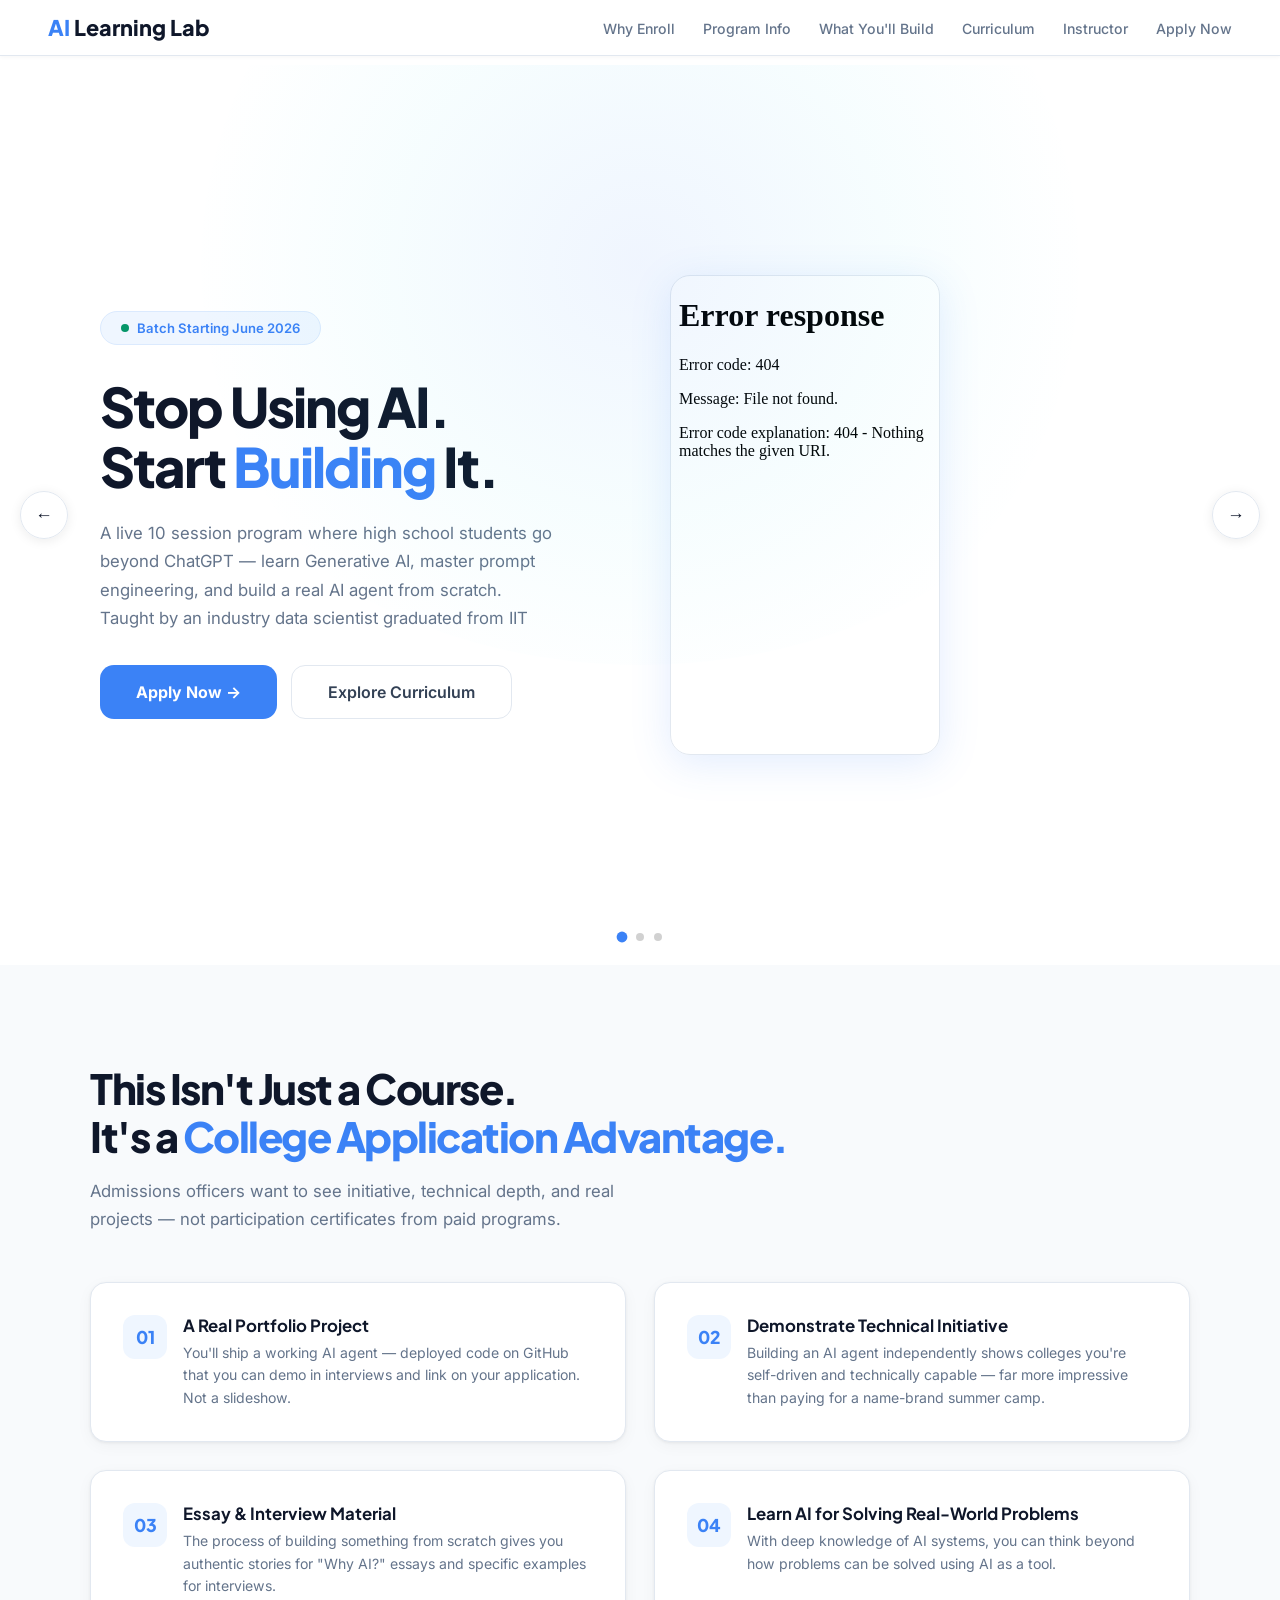
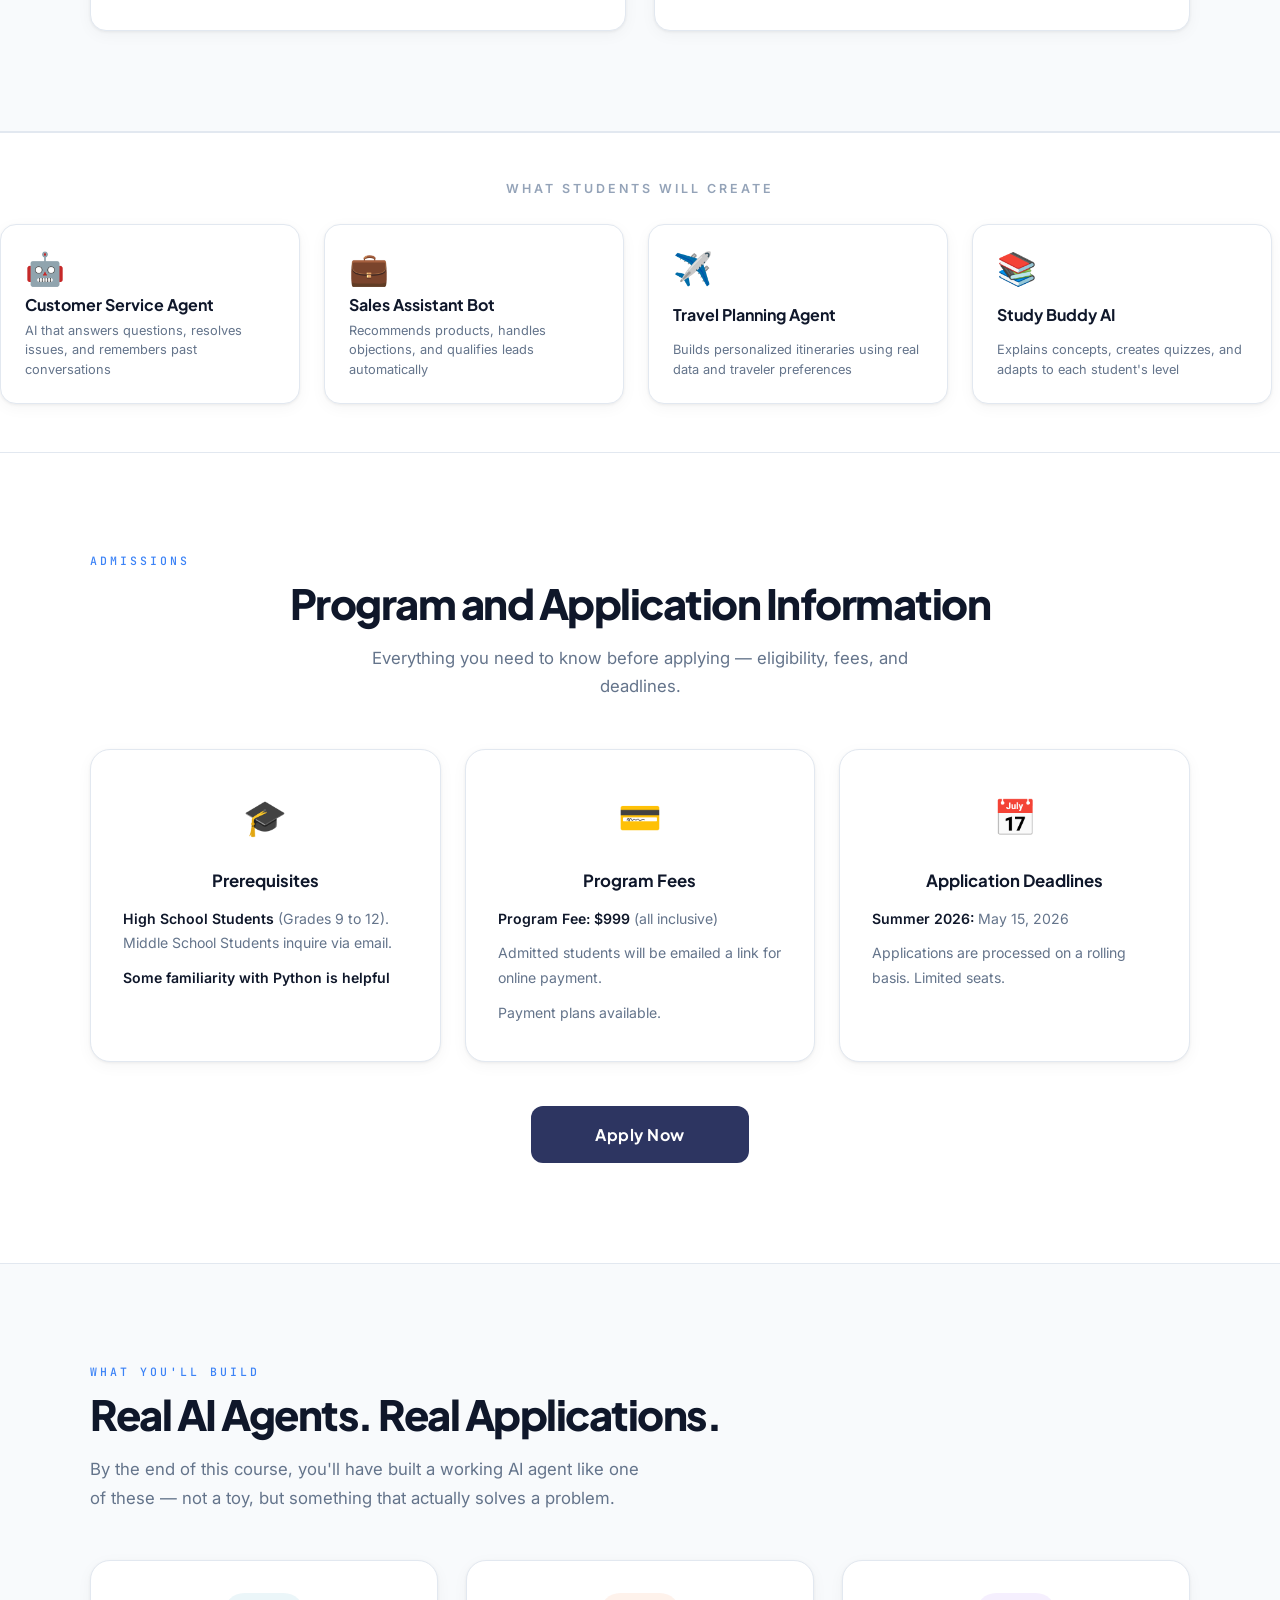
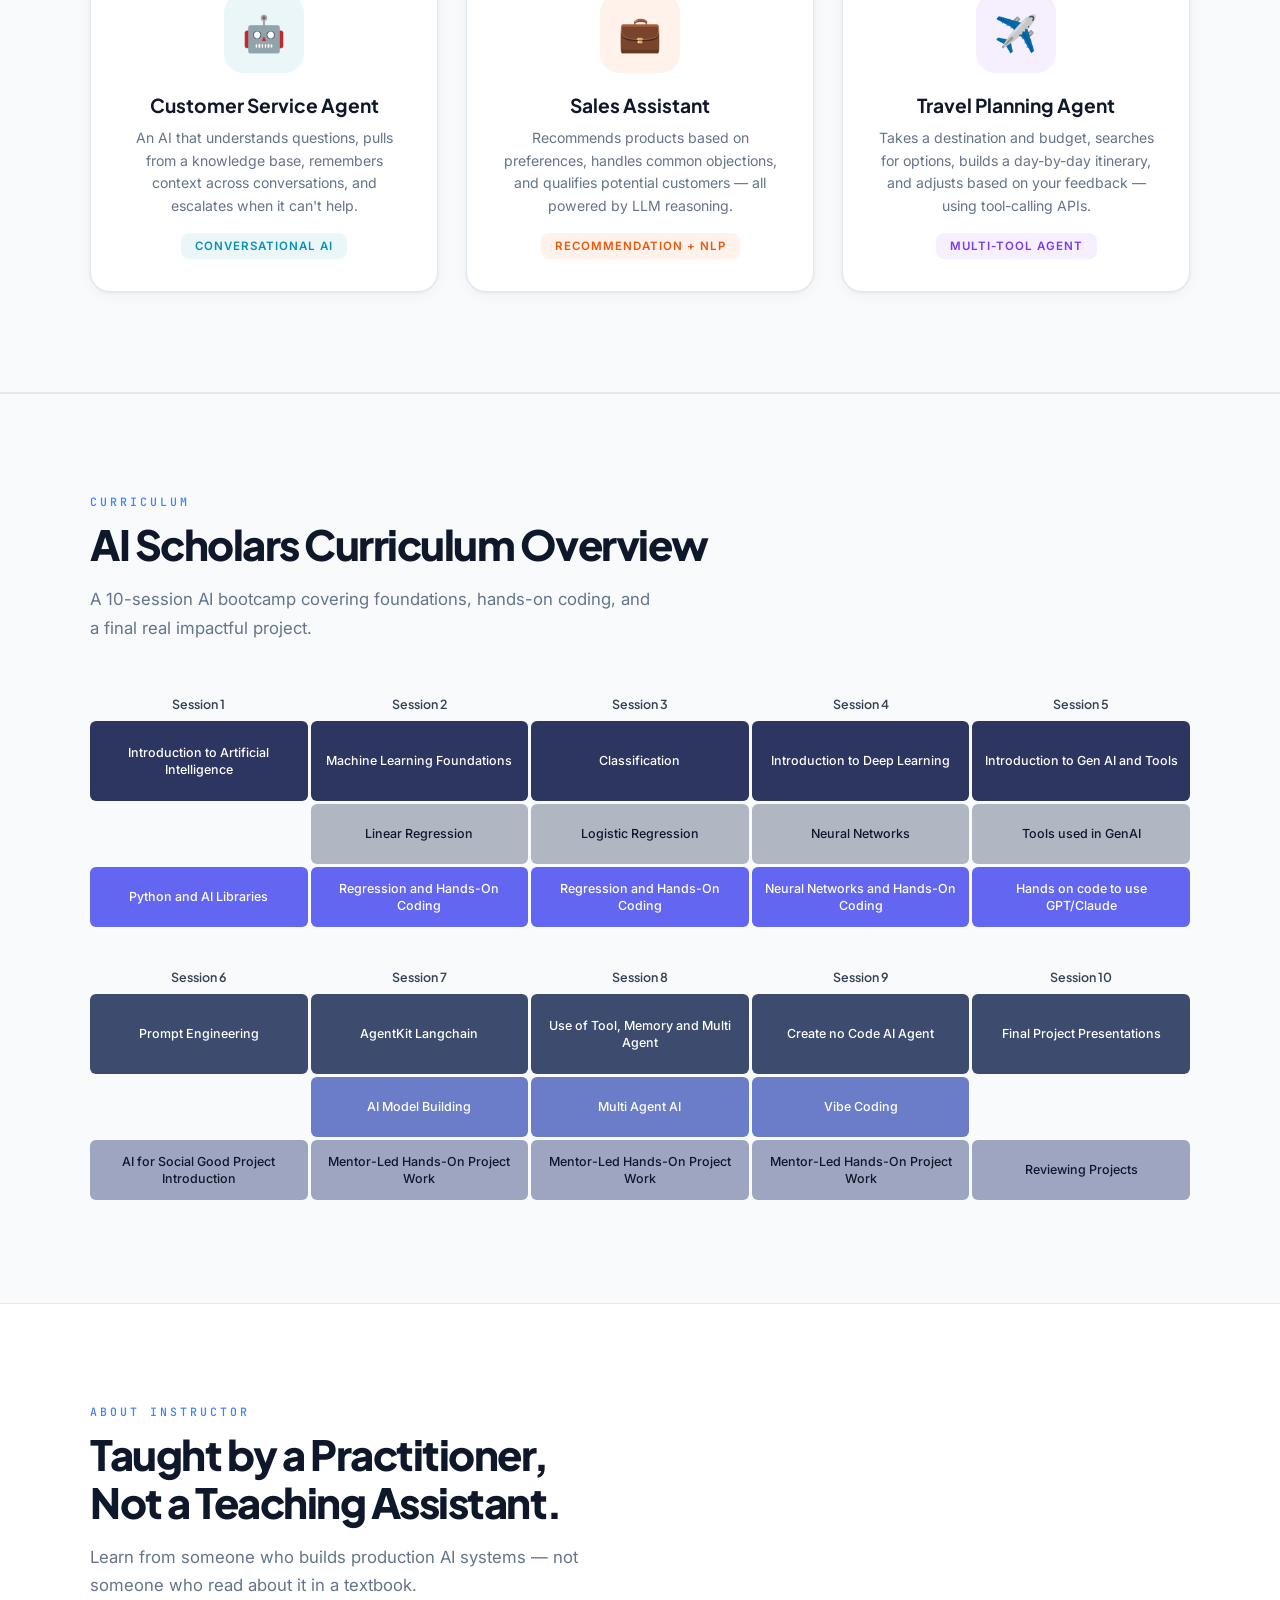
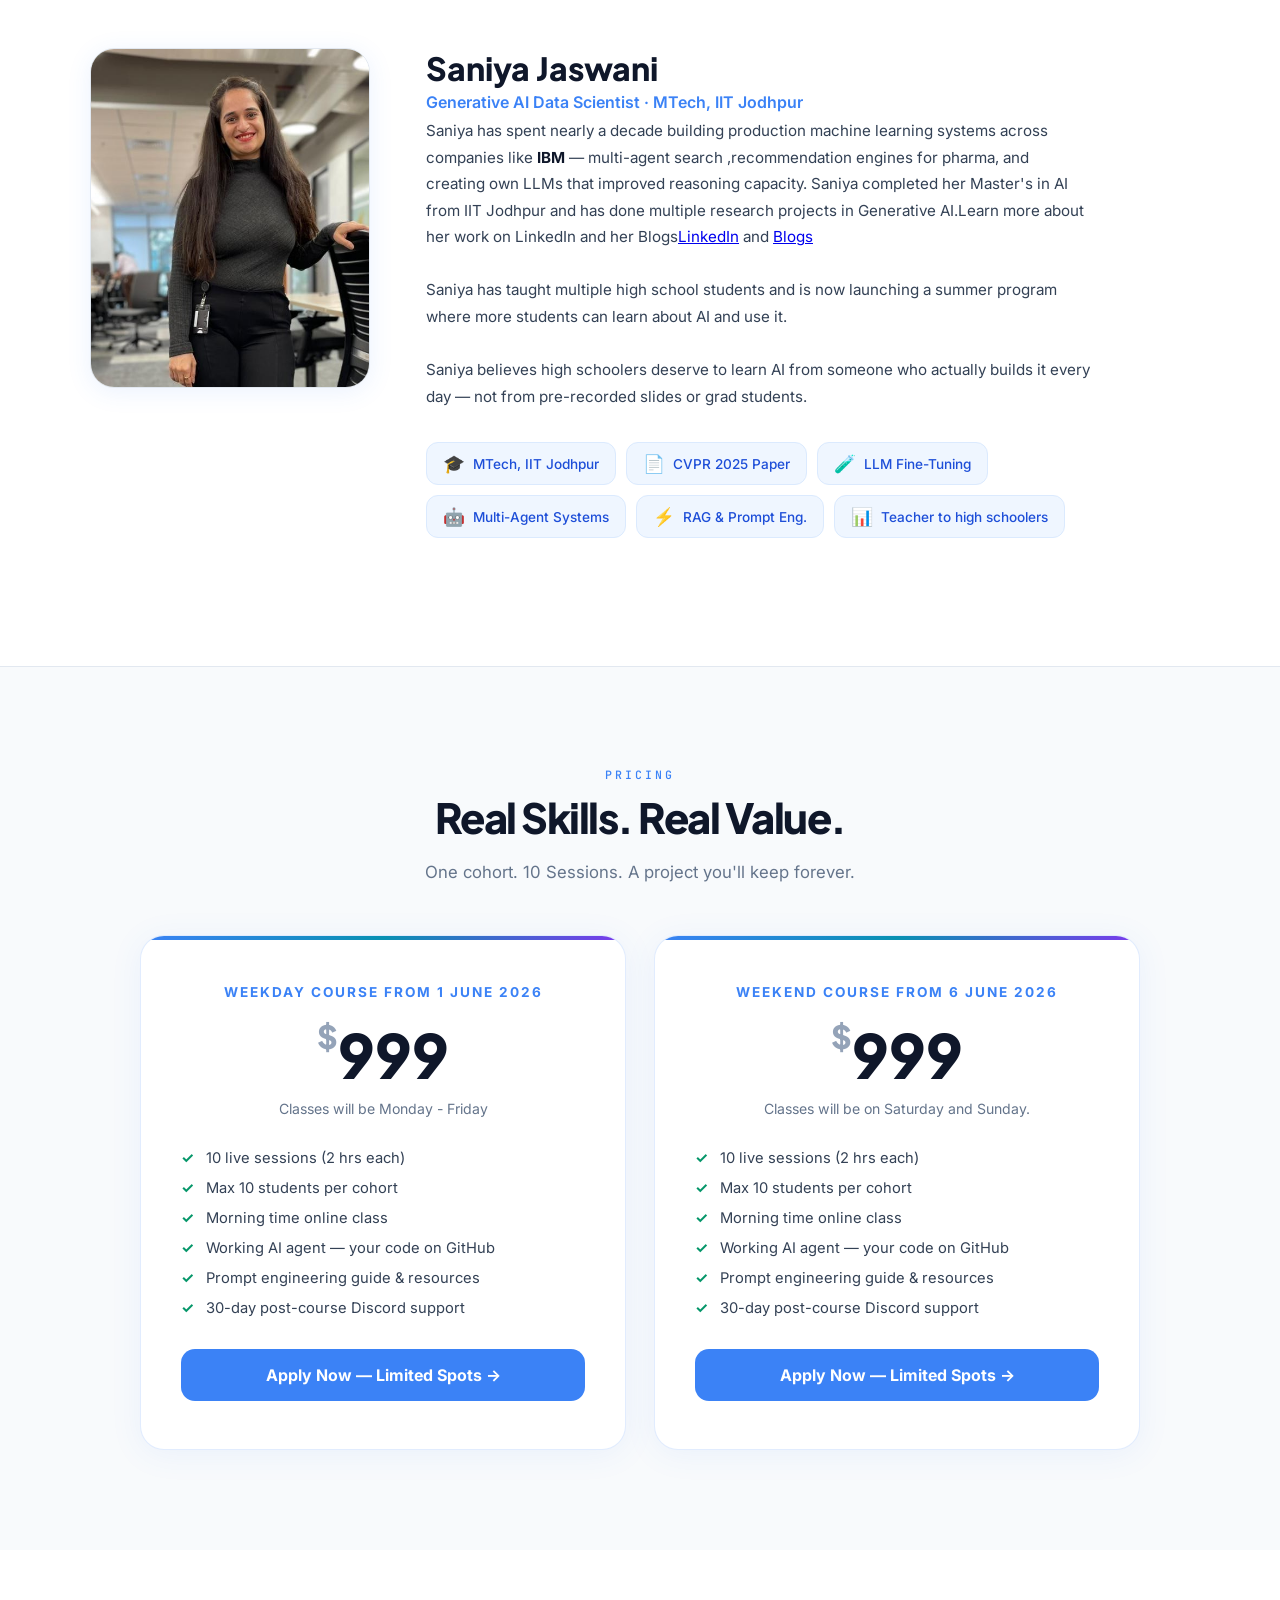
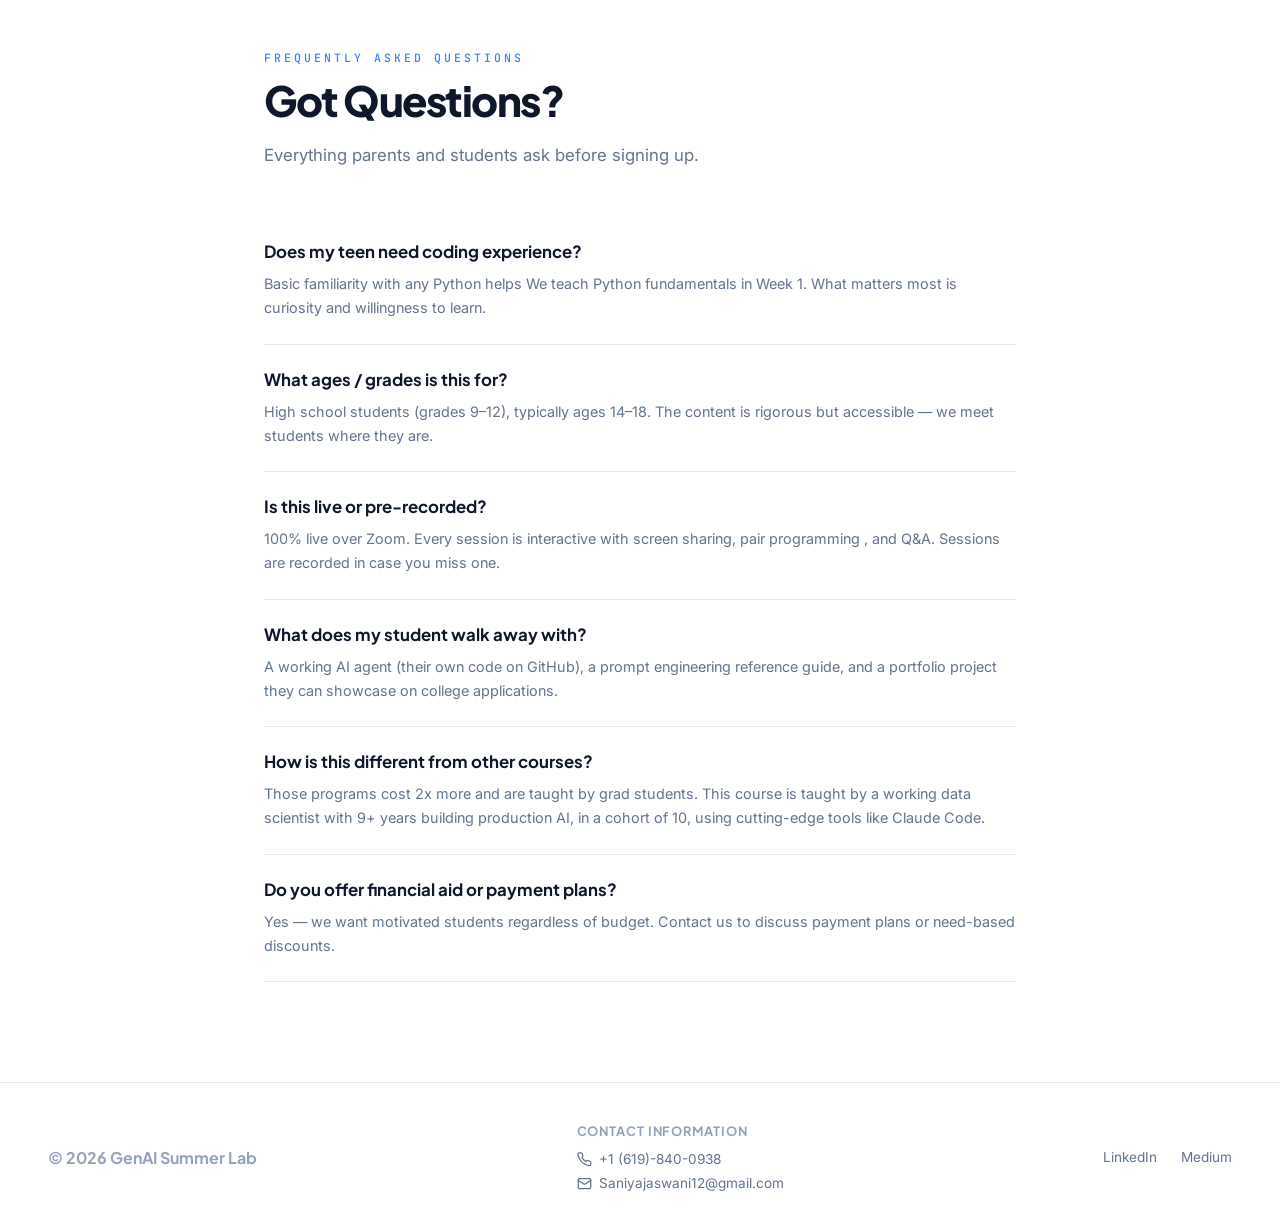
==== commit a124113f: "Video Link changed" ====
--- a/index.html
+++ b/index.html
@@ -48,7 +48,7 @@
         </div>
         <div class="slide-1-video">
           <iframe
-            src="src="https://www.youtube.com/embed/xiEhYamDHDM""
+            src="src="https://www.youtube.com/shorts/xiEhYamDHDM""
             allow="accelerometer; autoplay; clipboard-write; encrypted-media; gyroscope; picture-in-picture"
             allowfullscreen>
           </iframe>
--- a/styles.css
+++ b/styles.css
@@ -139,7 +139,7 @@
 }
 .slide-1-text {}
 .slide-1-video {
-  width: 100%; aspect-ratio: 16/9;
+  width: auto; aspect-ratio: 9/16; max-height: 480px;
   border-radius: 20px; overflow: hidden;
   box-shadow: 0 8px 40px rgba(59,130,246,0.15);
   border: 1px solid var(--border);
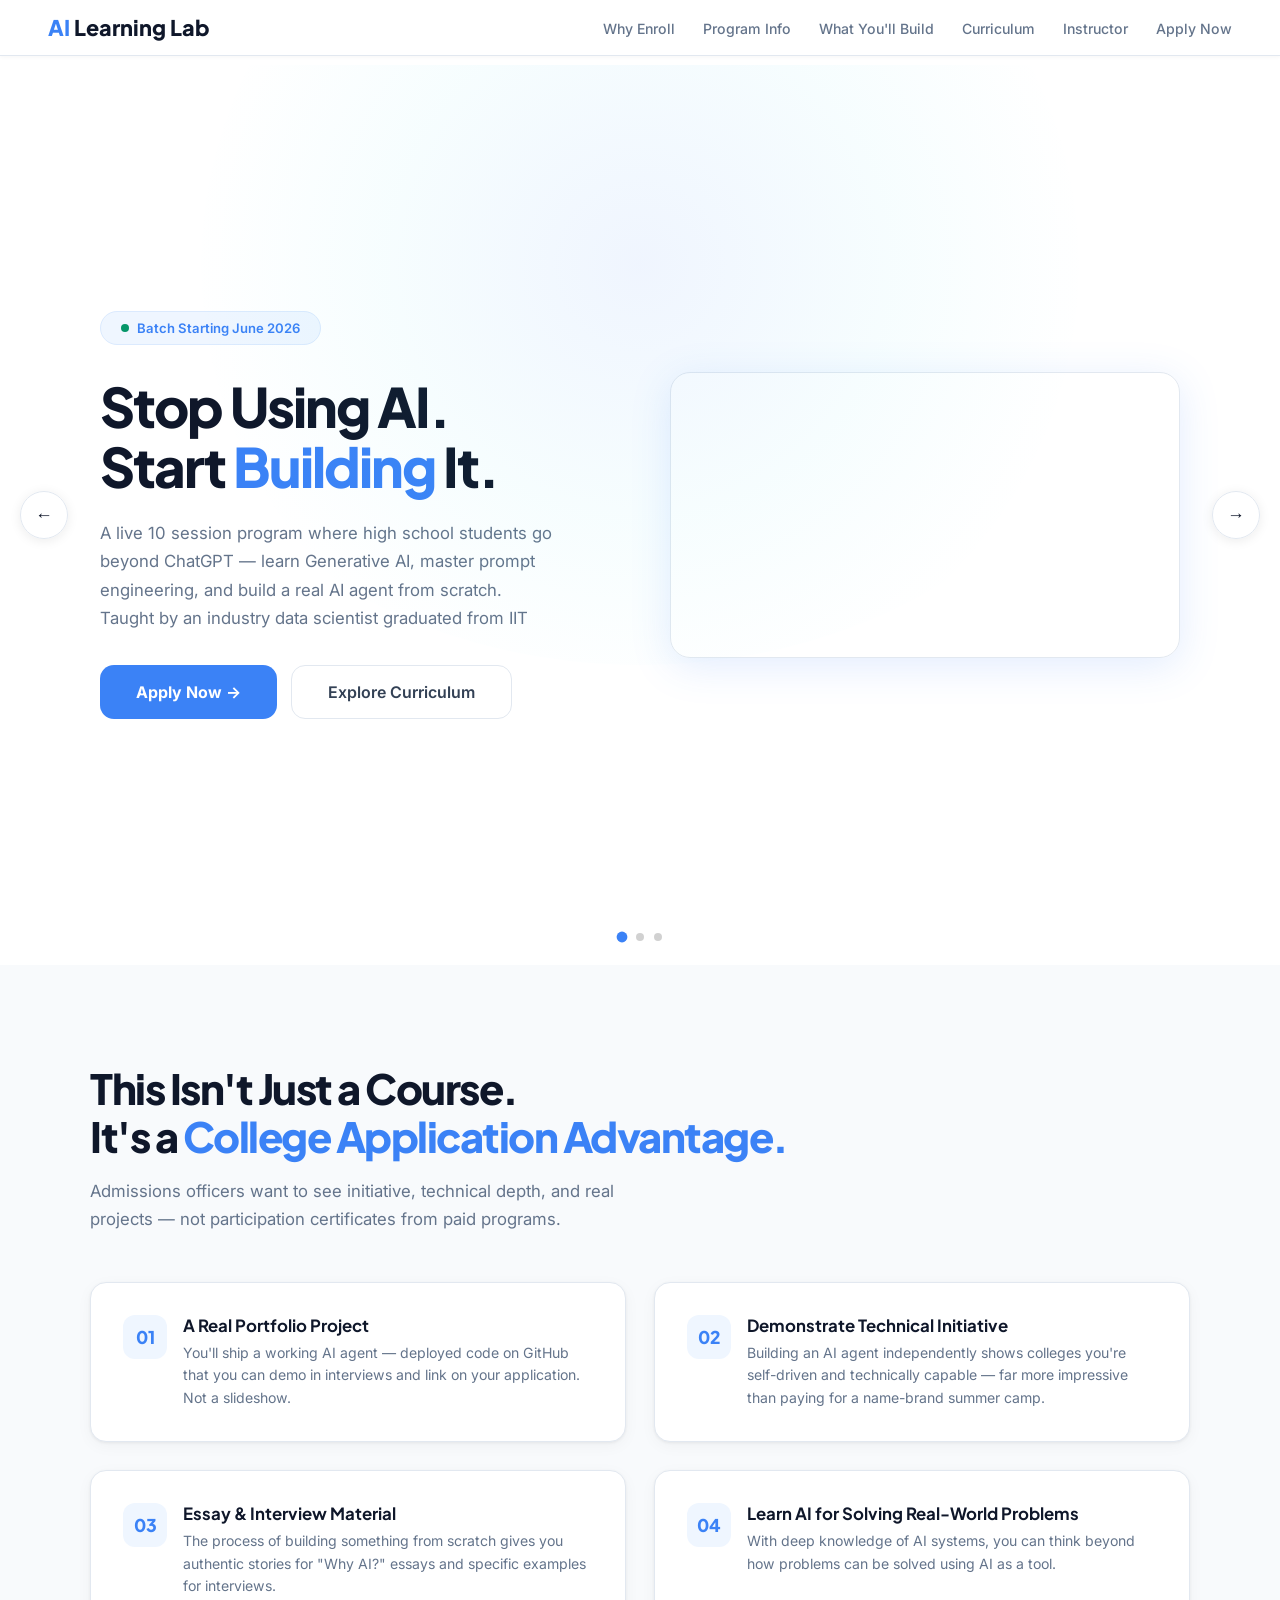
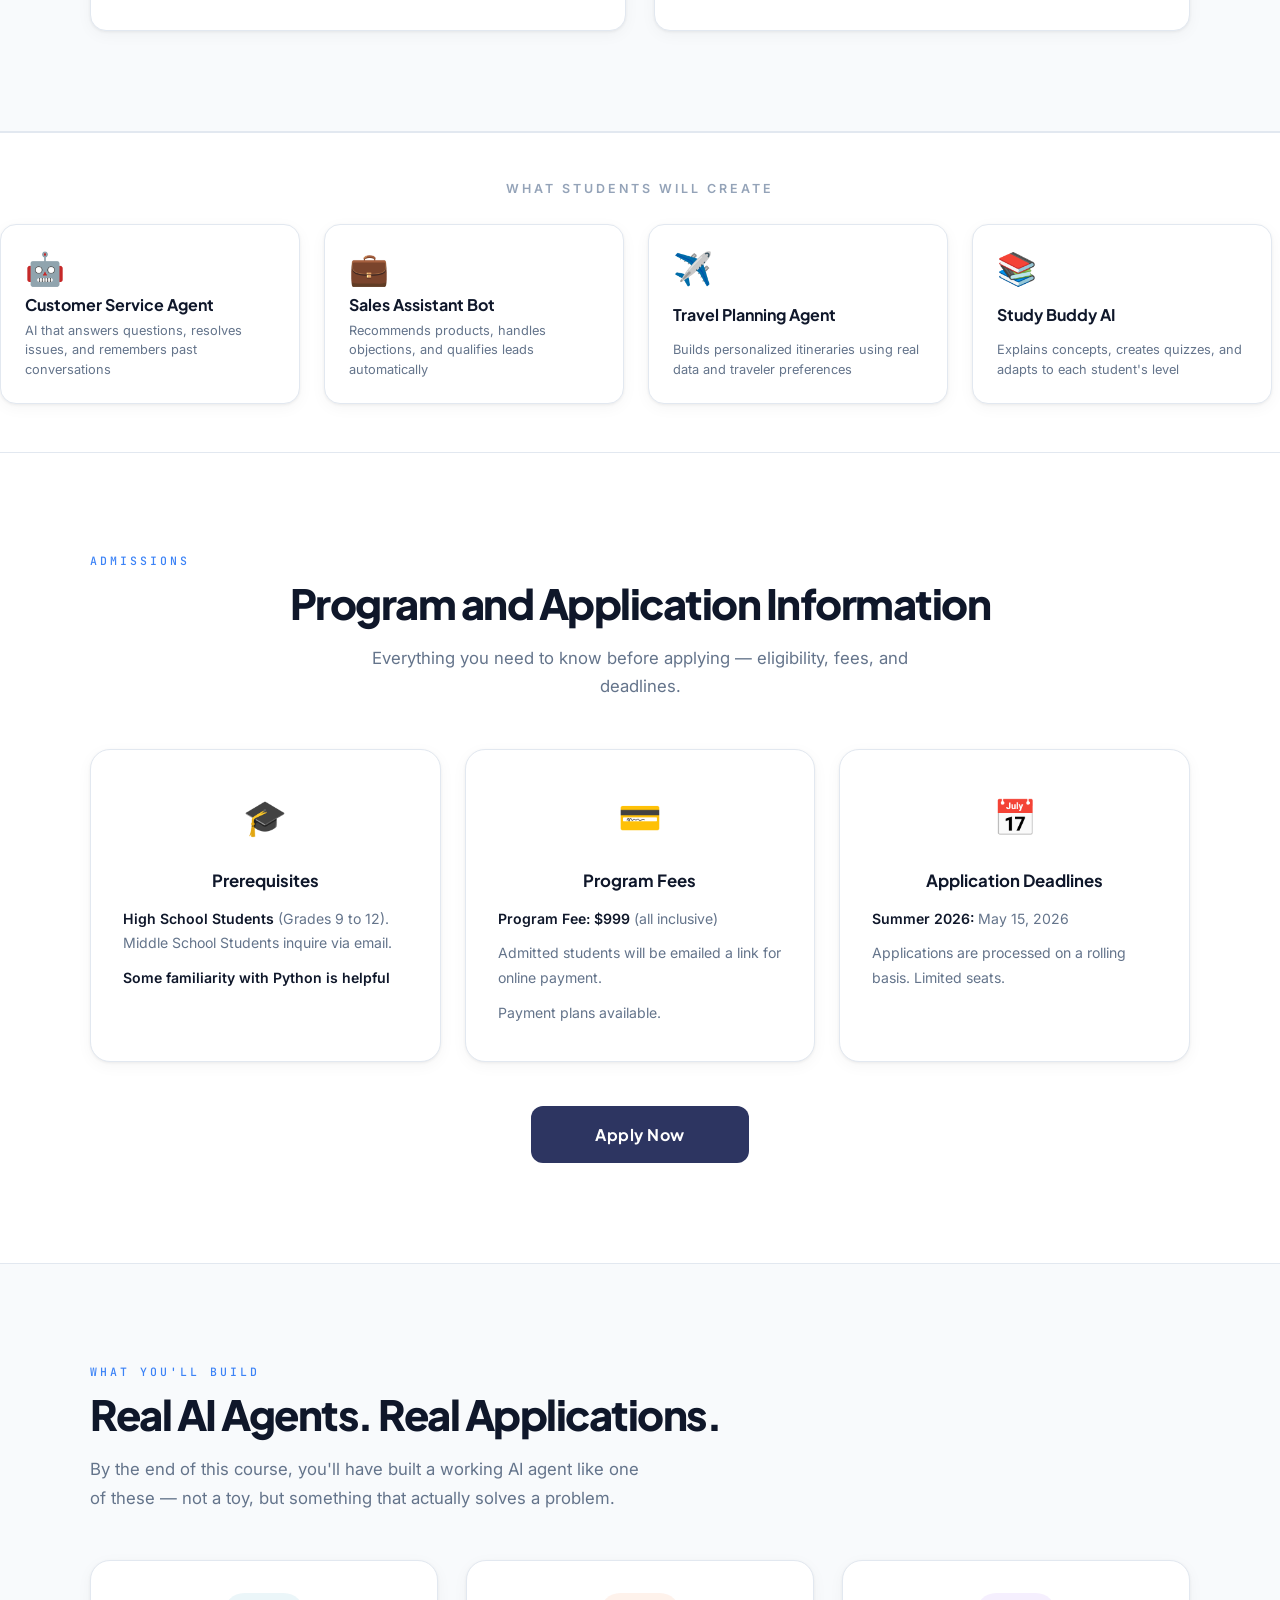
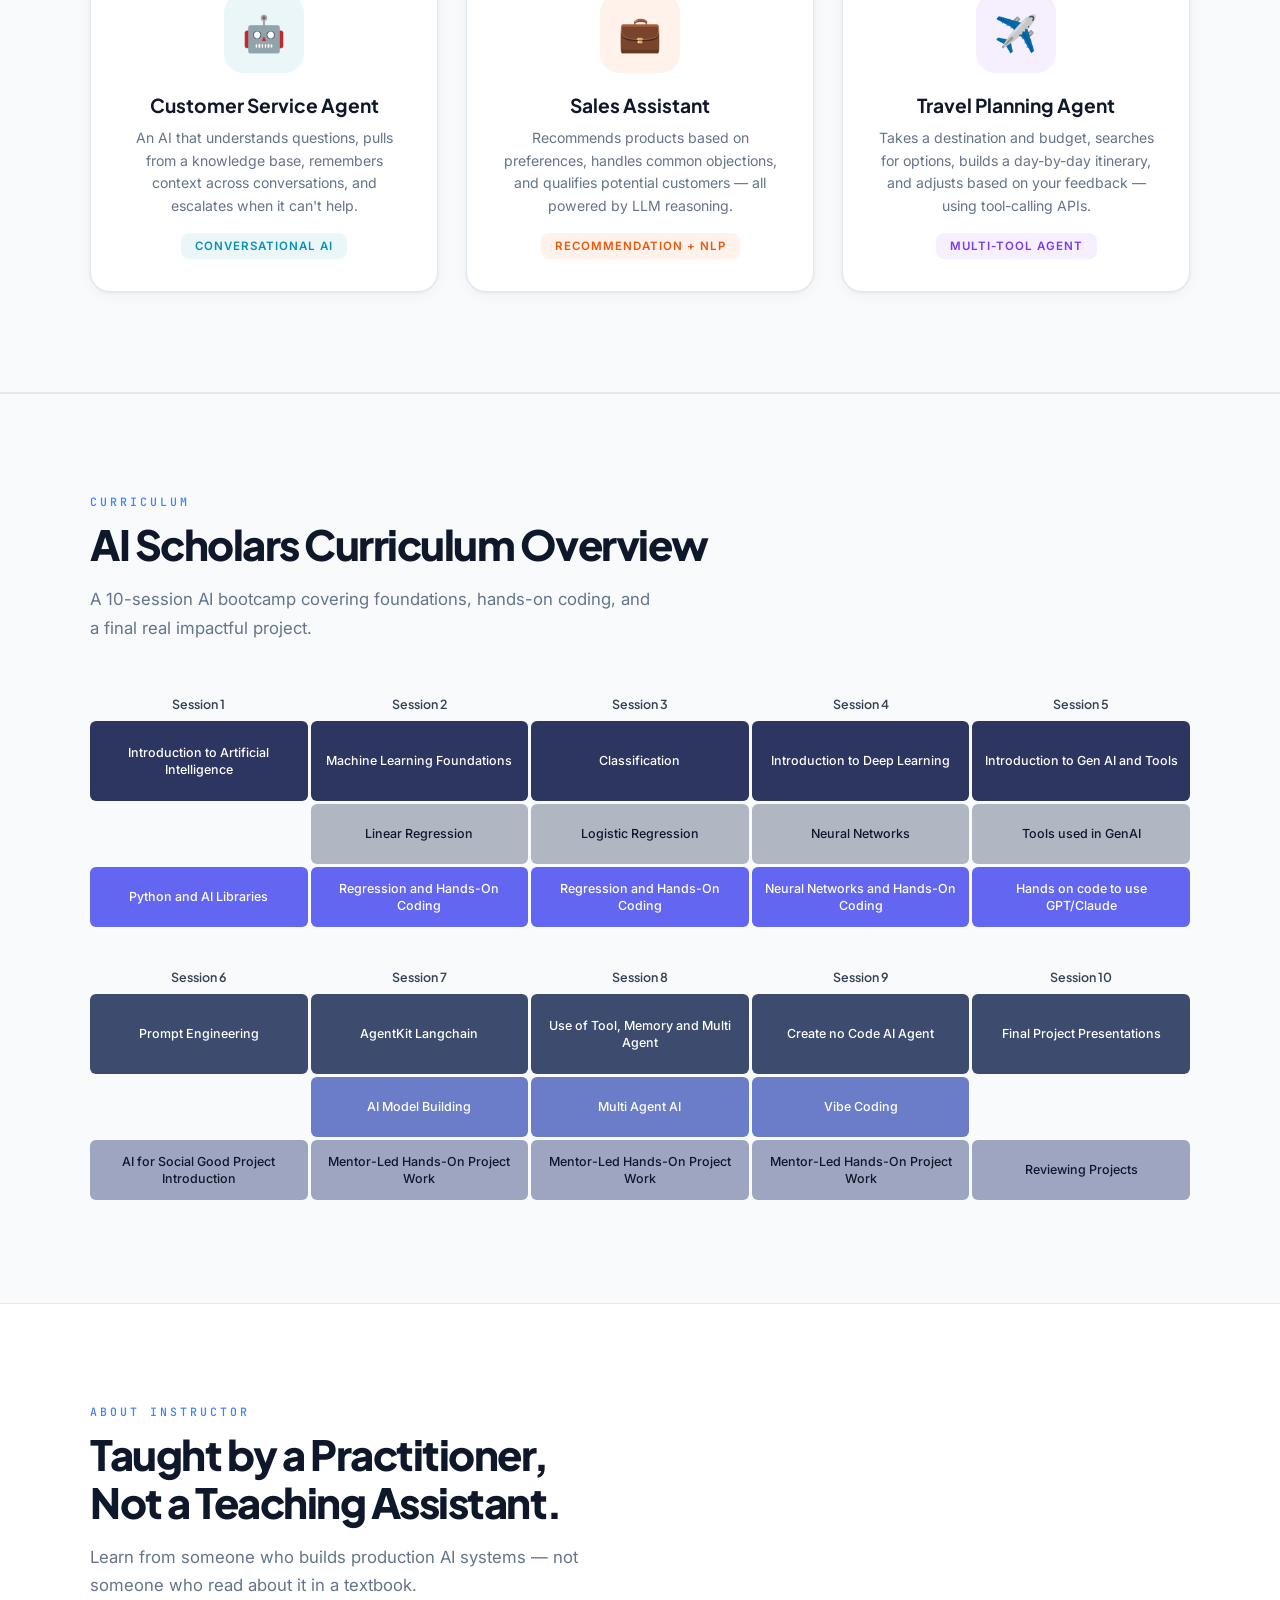
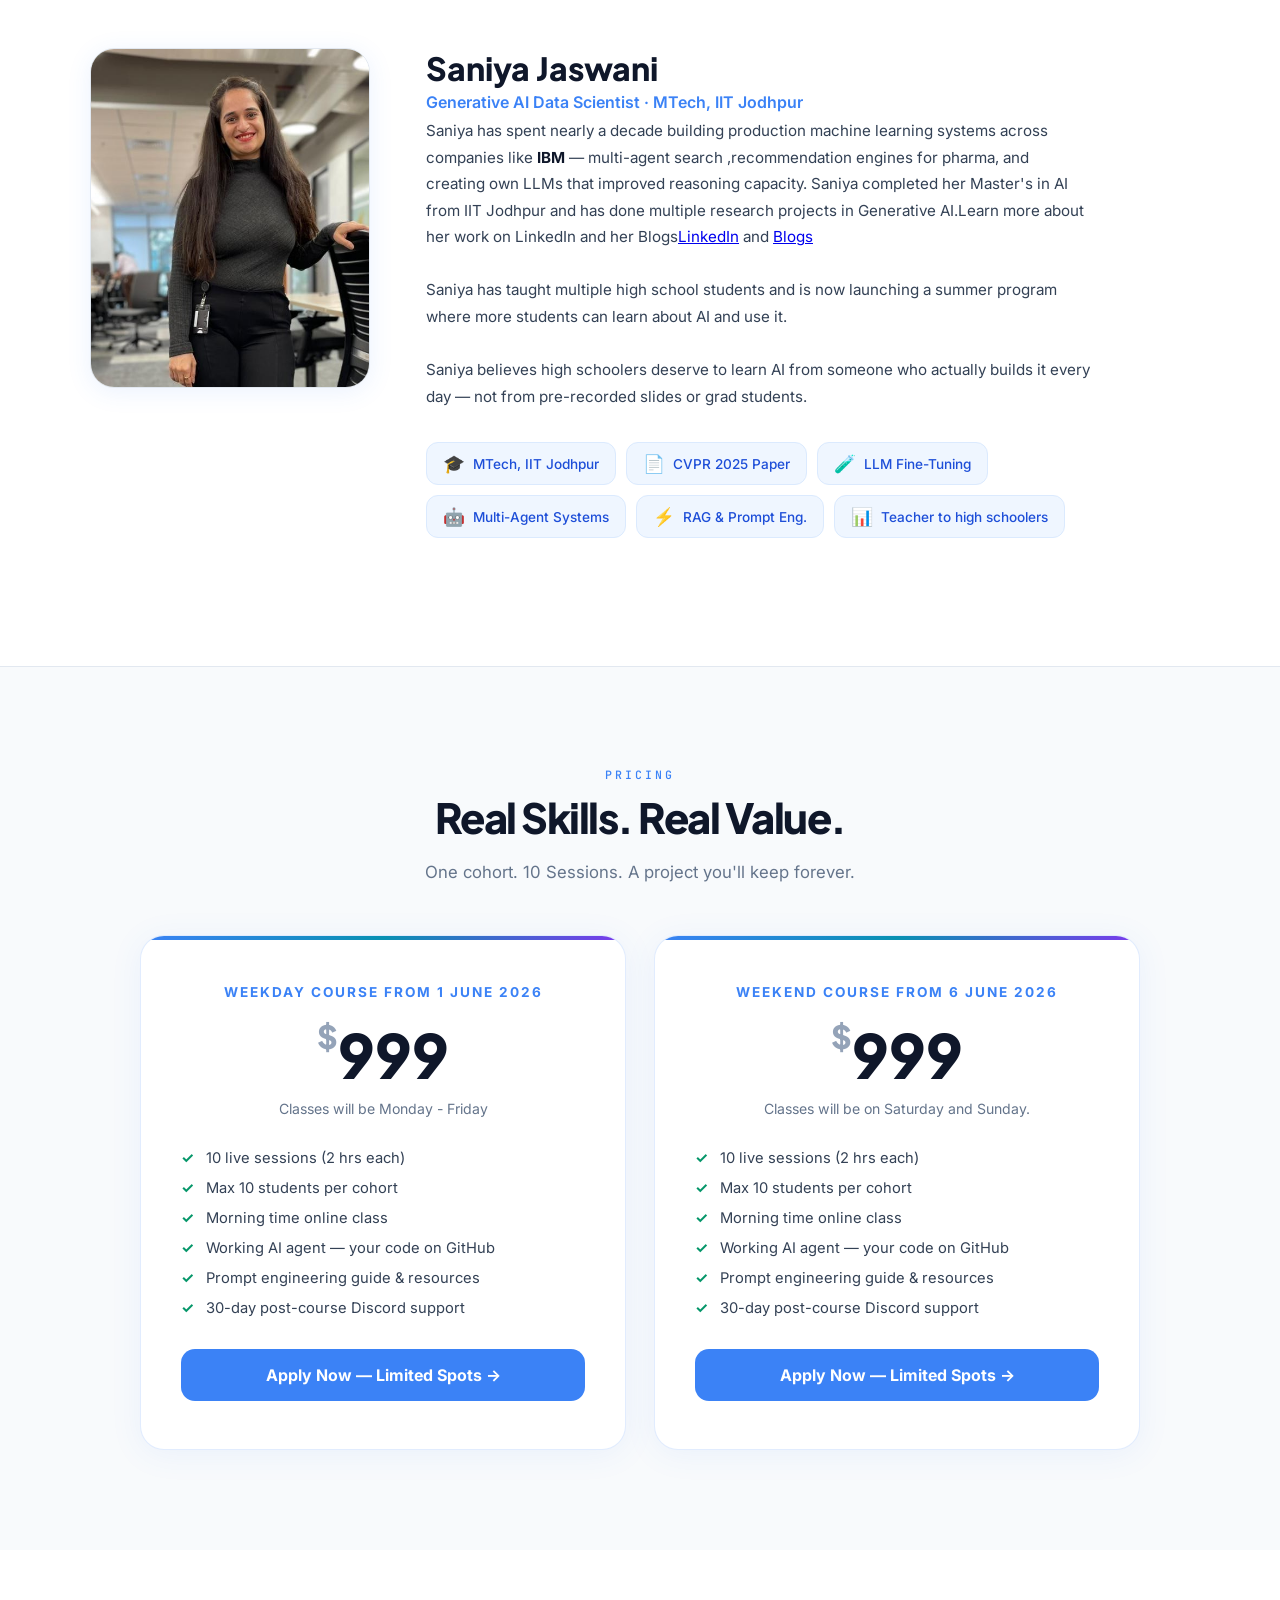
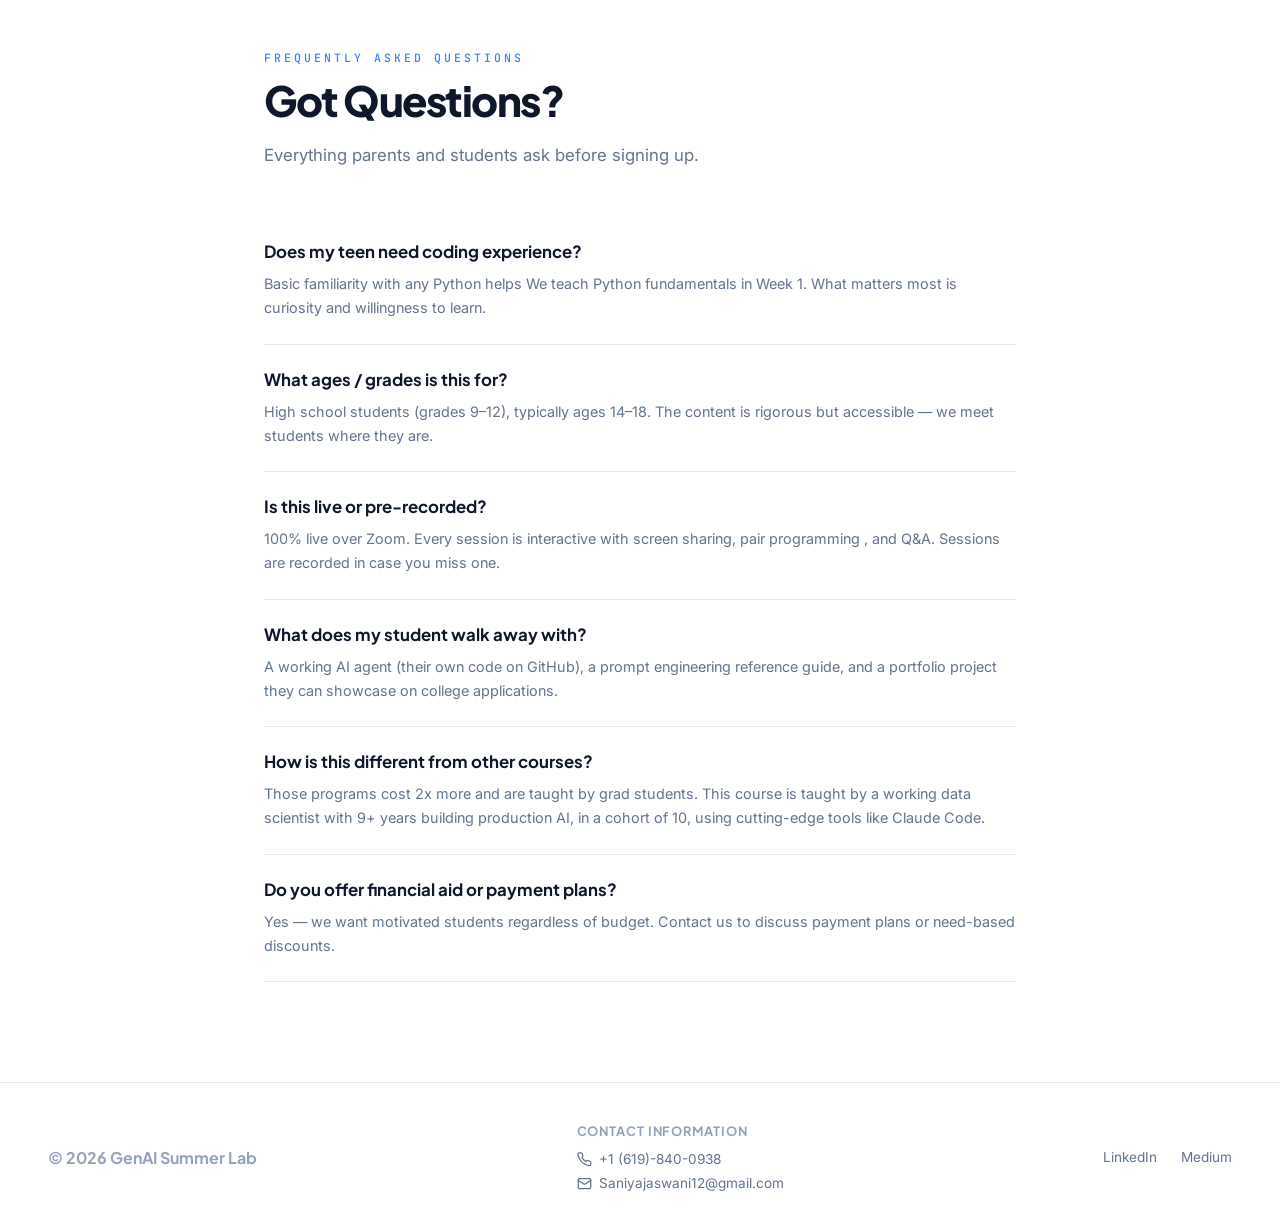
==== commit 7f524339: "Video file Changed to shorts" ====
--- a/index.html
+++ b/index.html
@@ -48,7 +48,7 @@
         </div>
         <div class="slide-1-video">
           <iframe
-            src="src="https://www.youtube.com/shorts/xiEhYamDHDM""
+            src="https://www.youtube.com/embed/xiEhYamDHDM"
             allow="accelerometer; autoplay; clipboard-write; encrypted-media; gyroscope; picture-in-picture"
             allowfullscreen>
           </iframe>
--- a/styles.css
+++ b/styles.css
@@ -139,7 +139,7 @@
 }
 .slide-1-text {}
 .slide-1-video {
-  width: auto; aspect-ratio: 9/16; max-height: 480px;
+  width: 100%; aspect-ratio: 16/9;
   border-radius: 20px; overflow: hidden;
   box-shadow: 0 8px 40px rgba(59,130,246,0.15);
   border: 1px solid var(--border);
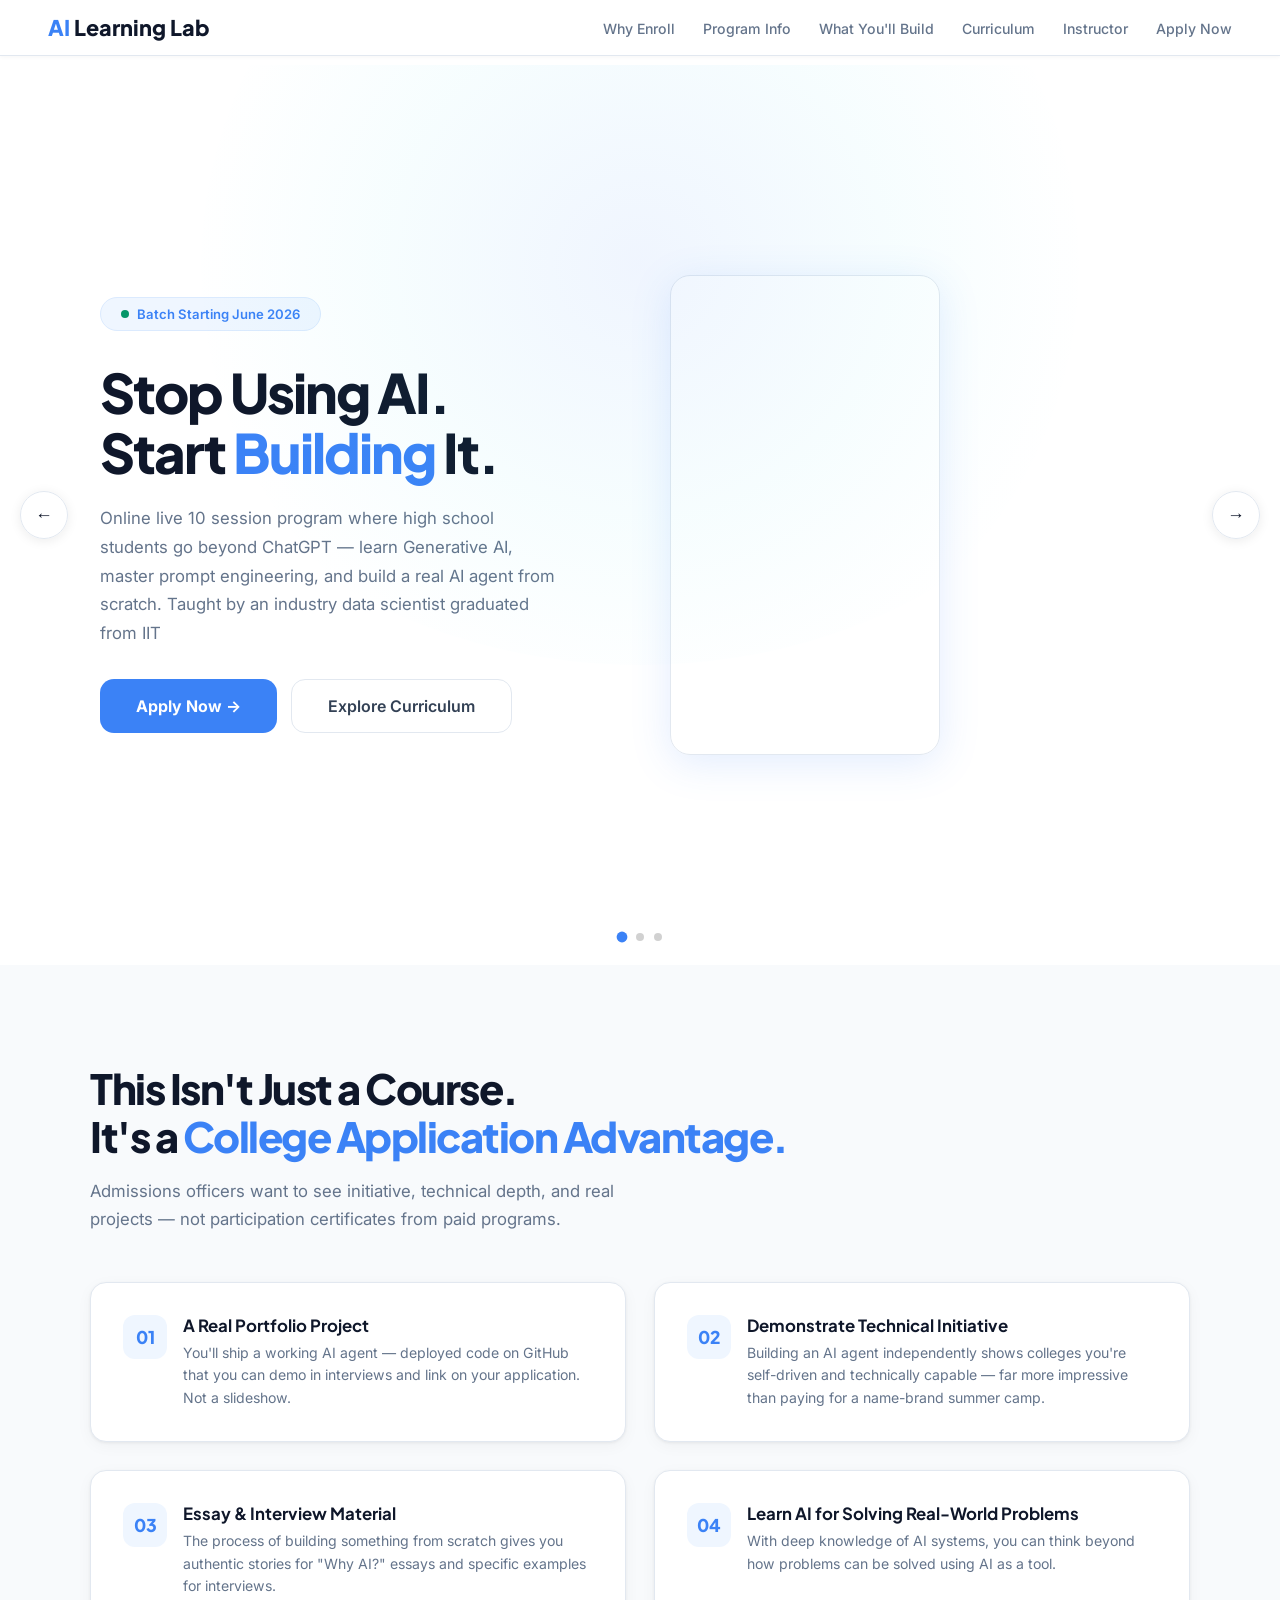
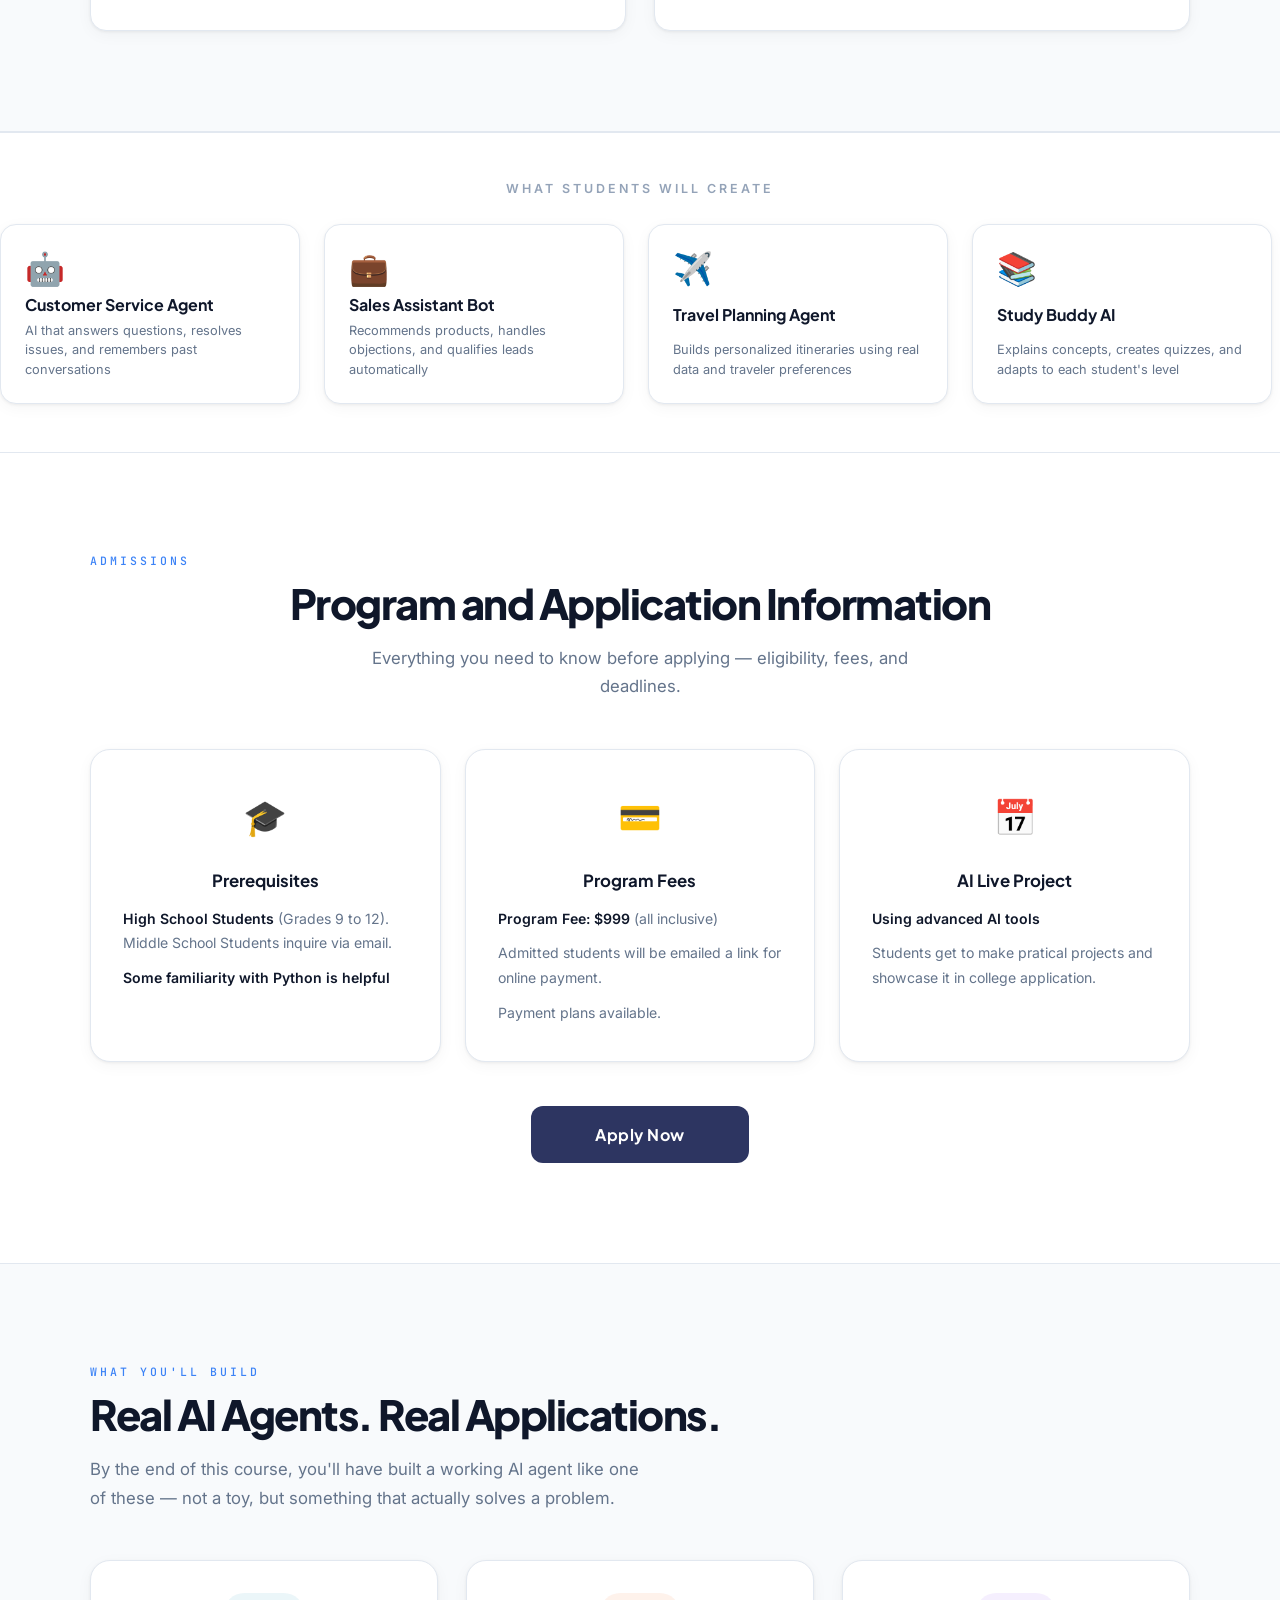
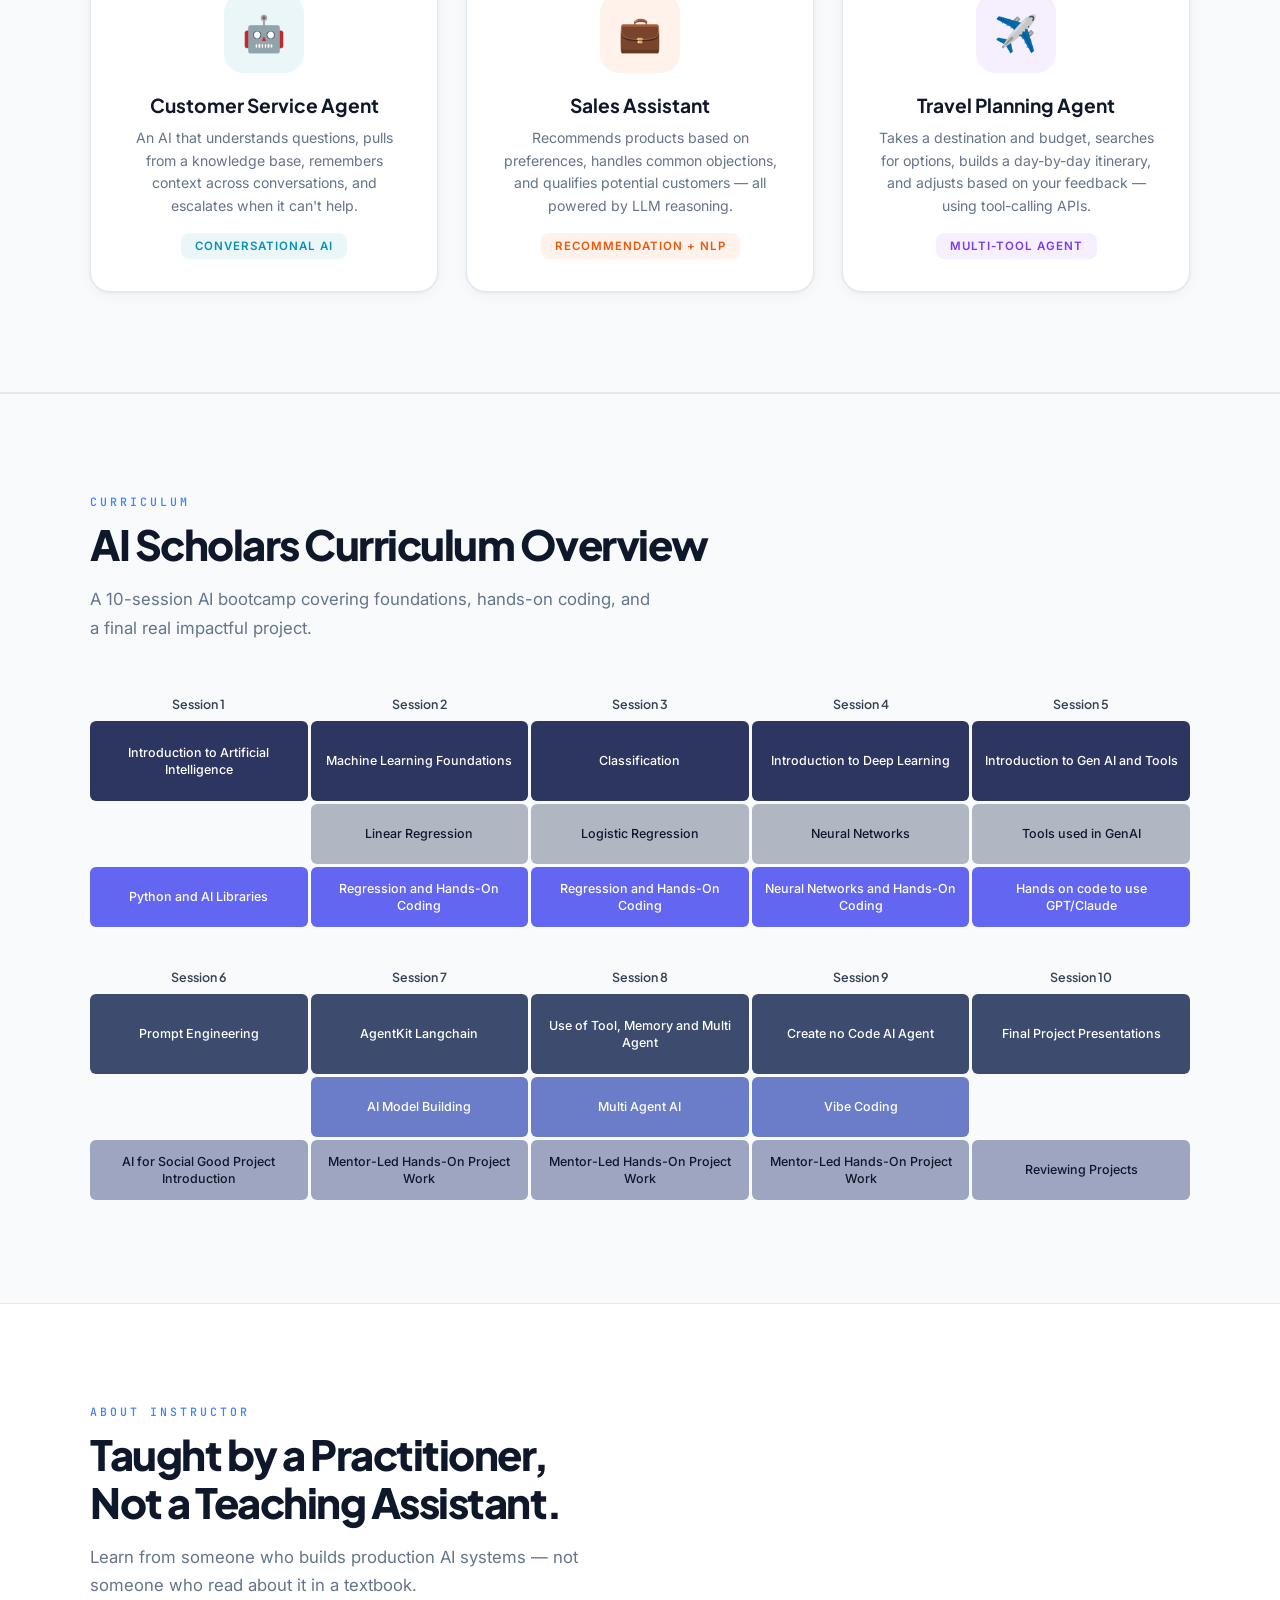
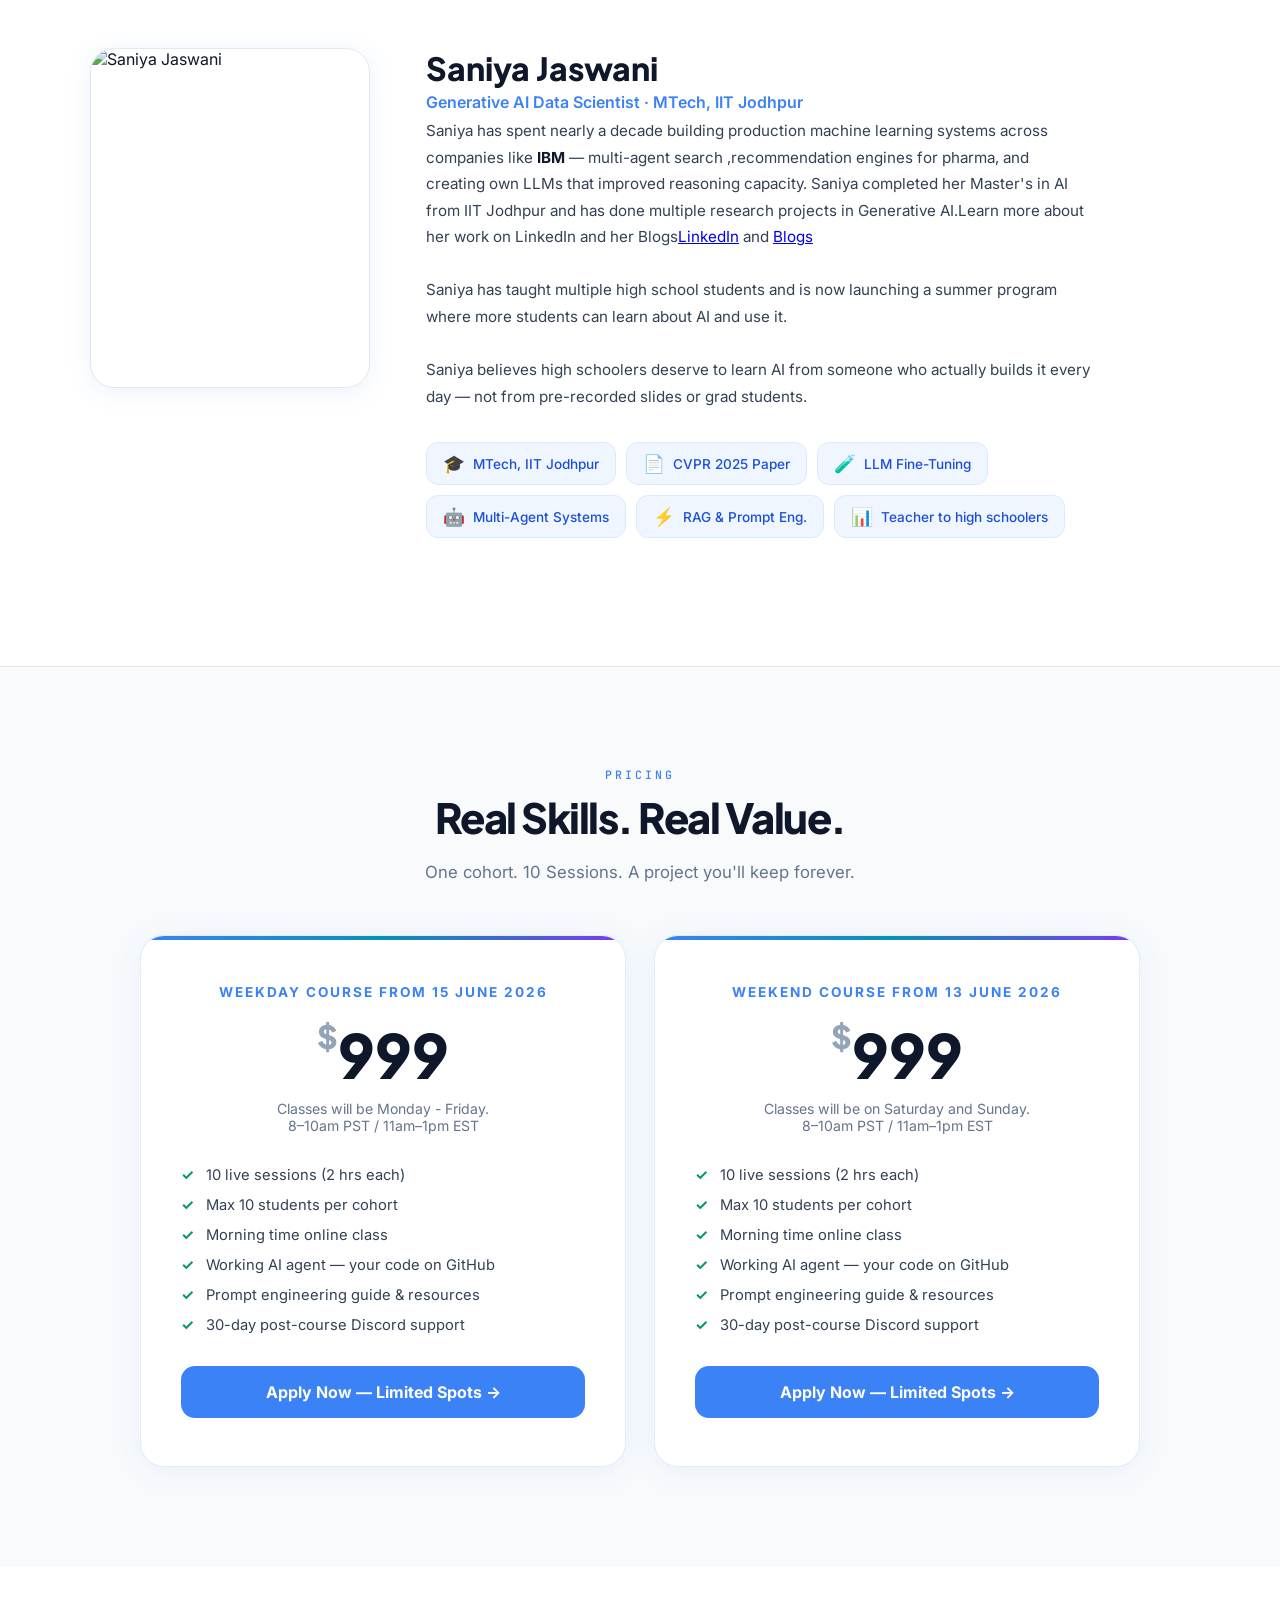
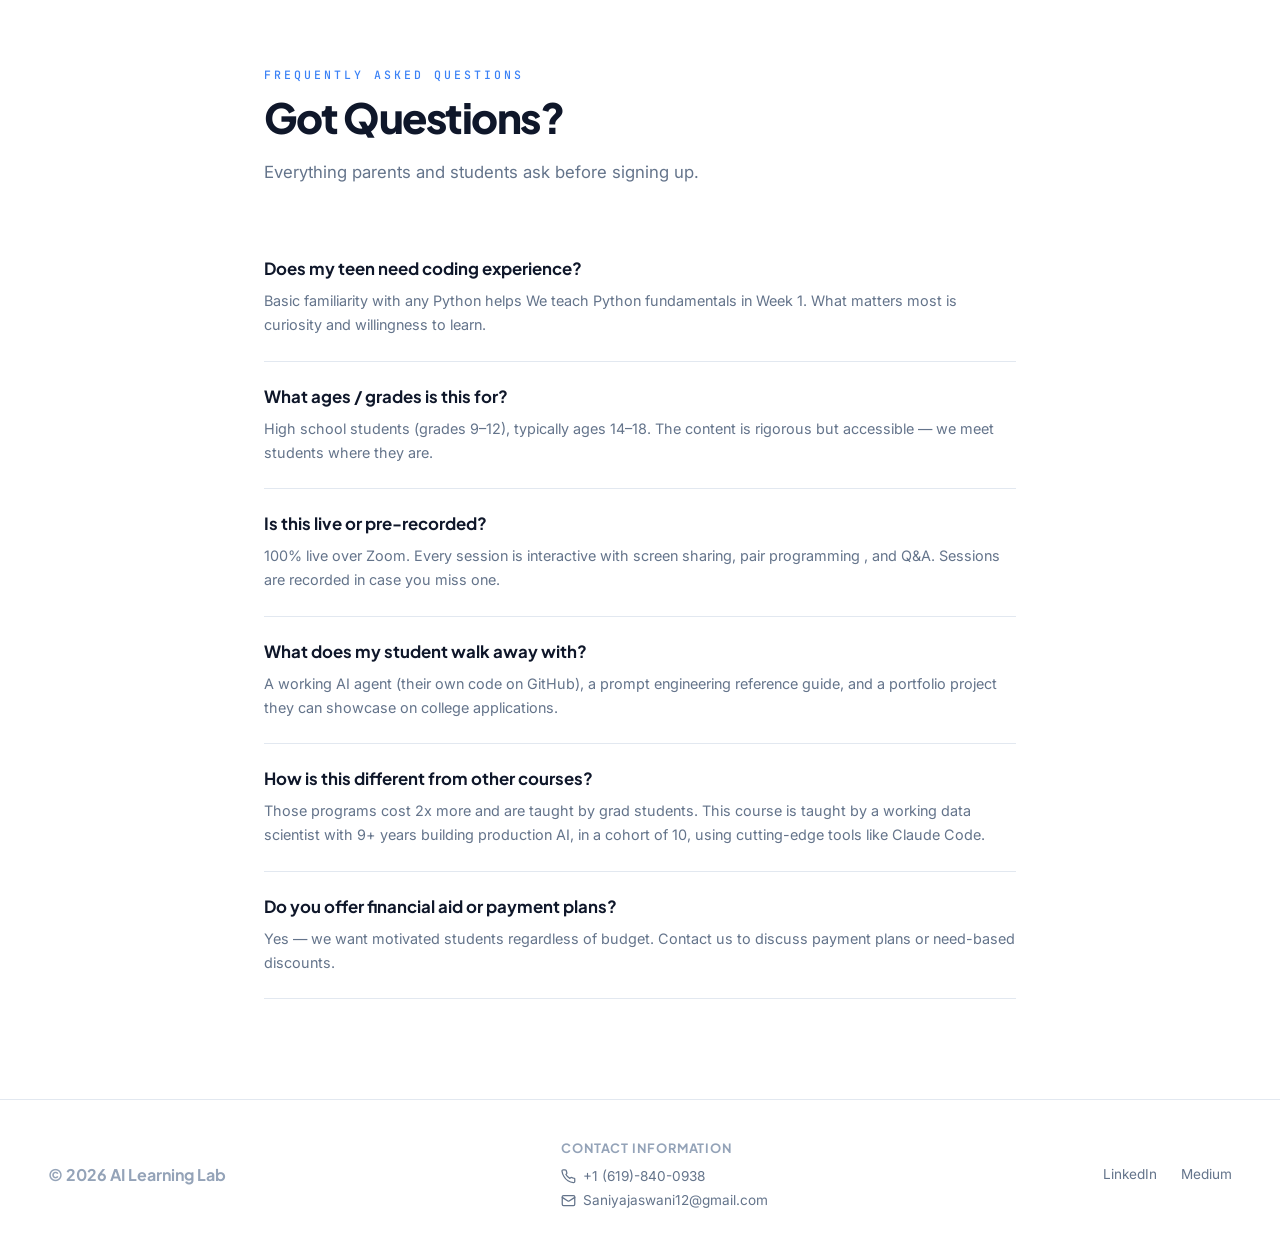
==== commit fe1b8ea8: "Improved SEO Update picture name Changed Time Added Meta details, Added google structure" ====
--- a/index.html
+++ b/index.html
@@ -3,9 +3,142 @@
 <head>
   <meta charset="UTF-8">
   <meta name="viewport" content="width=device-width, initial-scale=1.0">
-  <title>AI Learning Lab — Build Real AI Agents | Summer 2026</title>
+  <meta name="description" content="Live online AI course for high school students grades 9–12. Build a real AI agent in 10 sessions. Small cohort of 10. Taught by IIT Jodhpur data scientist. Enrolling now for Summer 2026.">
+  <title>Online AI Summer Program for High Schoolers | Summer 2026 | AI Learning Lab</title>
   <link href="https://fonts.googleapis.com/css2?family=Plus+Jakarta+Sans:wght@400;500;600;700;800&family=Inter:wght@400;500;600&family=JetBrains+Mono:wght@400;500&display=swap" rel="stylesheet">
   <link rel="stylesheet" href="styles.css">
+
+  <!-- ======== STRUCTURED DATA ======== -->
+  <script type="application/ld+json">
+  {
+    "@context": "https://schema.org",
+    "@graph": [
+      {
+        "@type": "Course",
+        "name": "AI Learning Lab",
+        "description": "Live online AI course for high school students grades 9–12. Build a real AI agent in 10 sessions. Small cohort of 10. Taught by an IIT Jodhpur data scientist. Enrolling now for Summer 2026.",
+        "url": "https://ailearninglab.com",
+        "provider": {
+          "@type": "Organization",
+          "name": "AI Learning Lab",
+          "url": "https://ailearninglab.com"
+        },
+        "instructor": {
+          "@type": "Person",
+          "name": "Saniya Jaswani",
+          "jobTitle": "Data Scientist",
+          "alumniOf": {
+            "@type": "CollegeOrUniversity",
+            "name": "IIT Jodhpur"
+          }
+        },
+        "educationalLevel": "High School",
+        "audience": {
+          "@type": "EducationalAudience",
+          "educationalRole": "student",
+          "audienceType": "High school students, Grades 9–12"
+        },
+        "hasCourseInstance": [
+          {
+            "@type": "CourseInstance",
+            "name": "Weekday Cohort — Summer 2026",
+            "description": "Weekday live online sessions. 10 sessions, 2 hours each, Monday to Friday.",
+            "courseMode": "online",
+            "startDate": "2026-06-14",
+            "endDate": "2026-06-26",
+            "courseWorkload": "PT2H",
+            "location": {
+              "@type": "VirtualLocation",
+              "url": "https://ailearninglab.com"
+            },
+            "offers": {
+              "@type": "Offer",
+              "price": "999",
+              "priceCurrency": "USD",
+              "availability": "https://schema.org/LimitedAvailability",
+              "validFrom": "2026-01-01",
+              "url": "https://ailearninglab.com/application.html"
+            }
+          },
+          {
+            "@type": "CourseInstance",
+            "name": "Weekend Cohort — Summer 2026",
+            "description": "Weekend live online sessions. 10 sessions, 2 hours each, on Saturdays and Sundays.",
+            "courseMode": "online",
+            "startDate": "2026-06-13",
+            "endDate": "2026-07-12",
+            "courseWorkload": "PT2H",
+            "location": {
+              "@type": "VirtualLocation",
+              "url": "https://ailearninglab.com"
+            },
+            "offers": {
+              "@type": "Offer",
+              "price": "999",
+              "priceCurrency": "USD",
+              "availability": "https://schema.org/LimitedAvailability",
+              "validFrom": "2026-01-01",
+              "url": "https://ailearninglab.com/application.html"
+            }
+          }
+        ]
+      },
+      {
+        "@type": "FAQPage",
+        "mainEntity": [
+          {
+            "@type": "Question",
+            "name": "Does my teen need coding experience?",
+            "acceptedAnswer": {
+              "@type": "Answer",
+              "text": "Basic familiarity with Python helps. We teach Python fundamentals in Week 1. What matters most is curiosity and willingness to learn."
+            }
+          },
+          {
+            "@type": "Question",
+            "name": "What ages and grades is this for?",
+            "acceptedAnswer": {
+              "@type": "Answer",
+              "text": "High school students (grades 9–12), typically ages 14–18. The content is rigorous but accessible — we meet students where they are."
+            }
+          },
+          {
+            "@type": "Question",
+            "name": "Is this live or pre-recorded?",
+            "acceptedAnswer": {
+              "@type": "Answer",
+              "text": "100% live over Zoom. Every session is interactive with screen sharing, pair programming, and Q&A. Sessions are recorded in case you miss one."
+            }
+          },
+          {
+            "@type": "Question",
+            "name": "What does my student walk away with?",
+            "acceptedAnswer": {
+              "@type": "Answer",
+              "text": "A working AI agent (their own code on GitHub), a prompt engineering reference guide, and a portfolio project they can showcase on college applications."
+            }
+          },
+          {
+            "@type": "Question",
+            "name": "How is this different from other AI courses?",
+            "acceptedAnswer": {
+              "@type": "Answer",
+              "text": "Those programs cost 2x more and are taught by grad students. This course is taught by a working data scientist with 9+ years building production AI, in a cohort of 10, using cutting-edge tools like Claude Code."
+            }
+          },
+          {
+            "@type": "Question",
+            "name": "Do you offer financial aid or payment plans?",
+            "acceptedAnswer": {
+              "@type": "Answer",
+              "text": "Yes — we want motivated students regardless of budget. Contact us to discuss payment plans or need-based discounts."
+            }
+          }
+        ]
+      }
+    ]
+  }
+  </script>
 </head>
 <body>
 
@@ -37,7 +170,7 @@
           </div>
           <h1>Stop <em>Using</em> AI.<br>Start <span class="accent">Building</span> It.</h1>
           <p>
-            A live 10 session program where high school students go beyond ChatGPT — learn Generative AI,
+            Online live 10 session program where high school students go beyond ChatGPT — learn Generative AI,
             master prompt engineering, and build a real AI agent from scratch. Taught by an industry
             data scientist graduated from IIT 
           </p>
@@ -239,10 +372,10 @@
       </div>
       <div class="prog-card">
         <div class="prog-card-icon">📅</div>
-        <h4>Application Deadlines</h4>
+        <h4>AI Live Project </h4>
         <div class="prog-card-body">
-          <p><strong>Summer 2026:</strong> May 15, 2026</p>
-          <p>Applications are processed on a rolling basis. Limited seats.</p>
+          <p><strong>Using advanced AI tools</strong></p>
+          <p>Students get to make pratical projects and showcase it in college application.</p>
         </div>
       </div>
     </div>
@@ -417,7 +550,7 @@
 
     <div class="instructor-container">
       <div class="instructor-visual">
-        <img src="profile pic2.jpg" alt="Saniya Jaswani">
+        <img src="profile_pic2.jpg" alt="Saniya Jaswani">
       </div>
       <div class="instructor-info">
         <h3>Saniya Jaswani</h3>
@@ -443,7 +576,6 @@
           <div class="cred-pill"><span class="cp-icon">⚡</span> RAG &amp; Prompt Eng.</div>
           <div class="cred-pill"><span class="cp-icon">📊</span> Teacher to high schoolers </div>
         </div>
-
       </div>
     </div>
   </div>
@@ -458,9 +590,9 @@
 
     <div class="pricing-grid">
     <div class="pricing-box">
-      <div class="pricing-cohort-label">Weekday Course from 1 June 2026</div>
+      <div class="pricing-cohort-label">Weekday Course from 15 June 2026</div>
       <div class="price-tag"><span class="dollar">$</span>999</div>
-      <div class="price-note">Classes will be Monday - Friday</div>
+      <div class="price-note">Classes will be Monday - Friday.<br> 8–10am PST / 11am–1pm EST</div>
       <ul class="price-features">
         <li><span class="ck">✓</span> 10 live sessions (2 hrs each)</li>
         <li><span class="ck">✓</span> Max 10 students per cohort</li>
@@ -474,9 +606,9 @@
       </a>
     </div>
       <div class="pricing-box">
-      <div class="pricing-cohort-label">Weekend Course from 6 June 2026</div>
+      <div class="pricing-cohort-label">Weekend Course from 13 June 2026</div>
       <div class="price-tag"><span class="dollar">$</span>999</div>
-      <div class="price-note">Classes will be on Saturday and Sunday.</div>
+      <div class="price-note">Classes will be on Saturday and Sunday.<br> 8–10am PST / 11am–1pm EST</div>
       <ul class="price-features">
         <li><span class="ck">✓</span> 10 live sessions (2 hrs each)</li>
         <li><span class="ck">✓</span> Max 10 students per cohort</li>
@@ -528,7 +660,7 @@
 <!-- ======== FOOTER ======== -->
 <footer>
   
-    <div class="footer-brand">© 2026 GenAI Summer Lab</div>
+    <div class="footer-brand">© 2026 AI Learning Lab</div>
   <div class="footer-left">
     <div class="footer-contact-heading">Contact Information</div>
     <div class="footer-contact">
--- a/styles.css
+++ b/styles.css
@@ -139,7 +139,7 @@
 }
 .slide-1-text {}
 .slide-1-video {
-  width: 100%; aspect-ratio: 16/9;
+  width: auto; aspect-ratio: 9/16; max-height: 480px;
   border-radius: 20px; overflow: hidden;
   box-shadow: 0 8px 40px rgba(59,130,246,0.15);
   border: 1px solid var(--border);
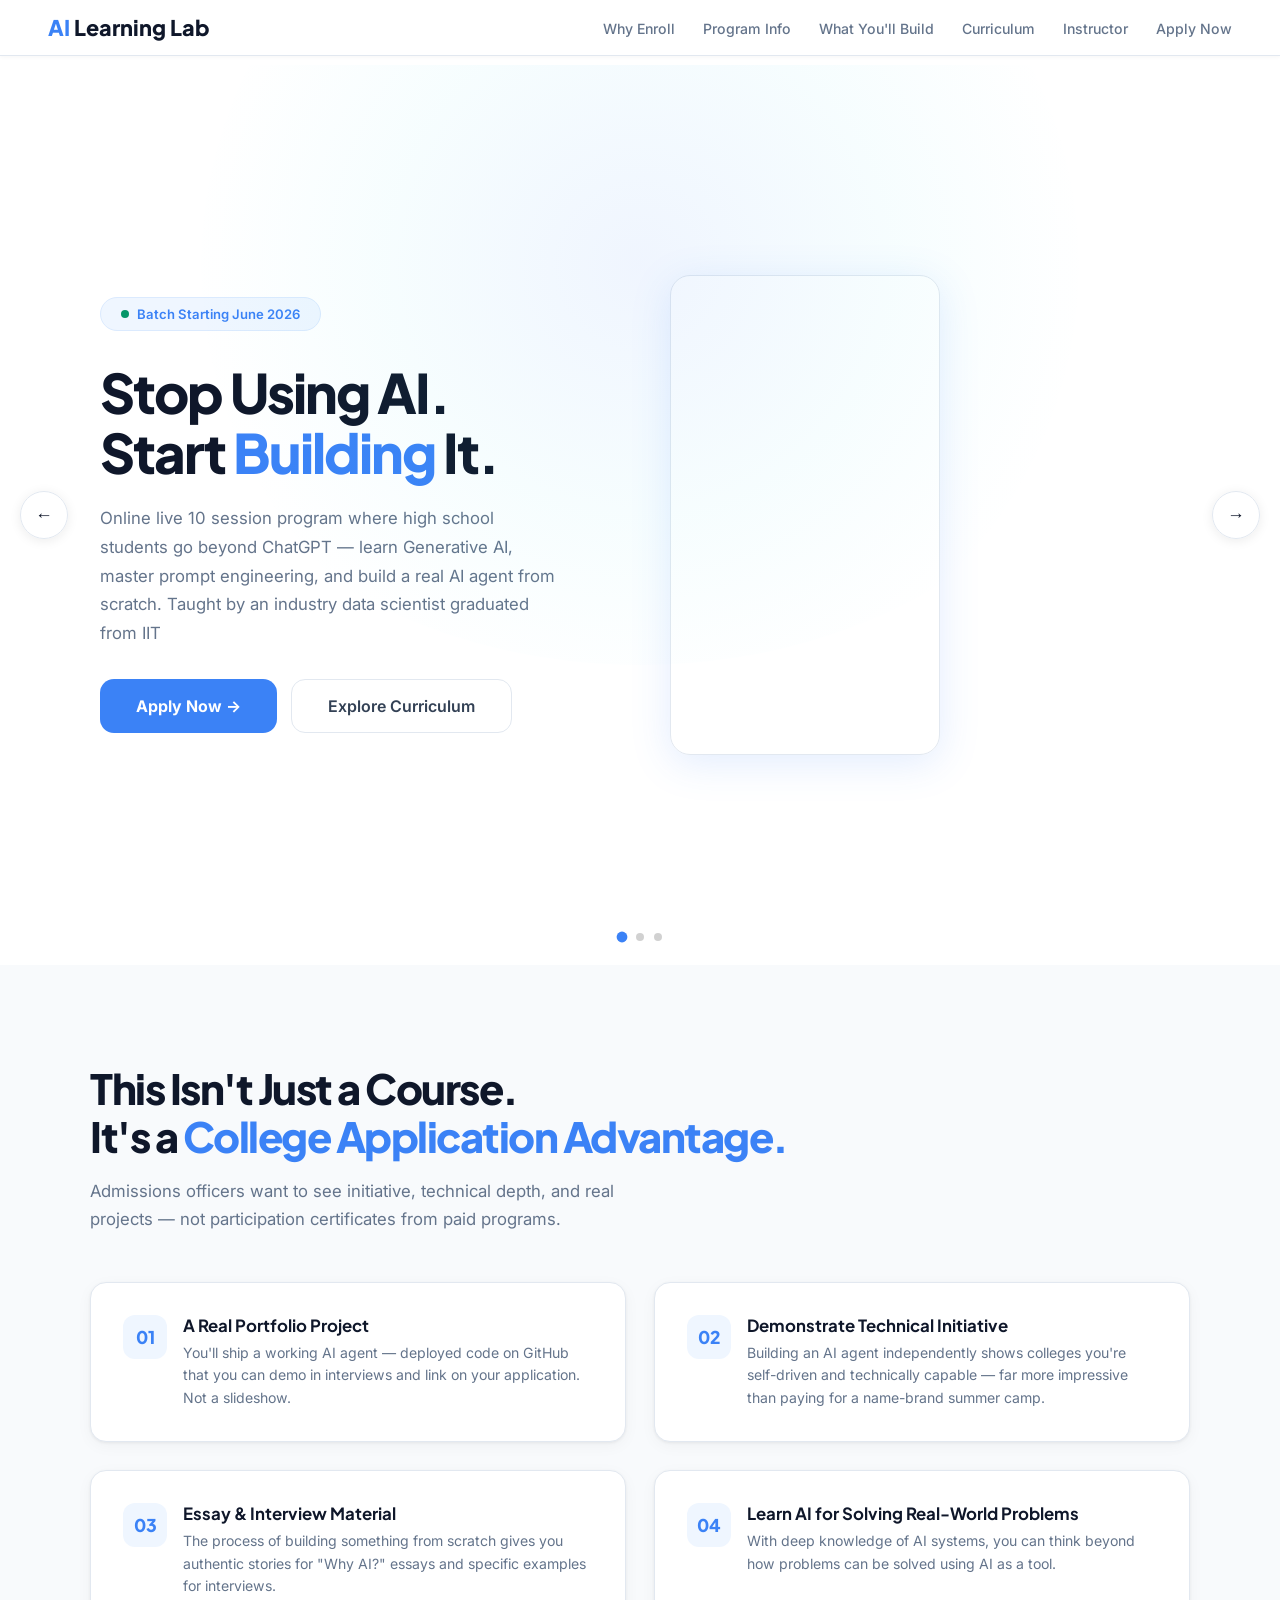
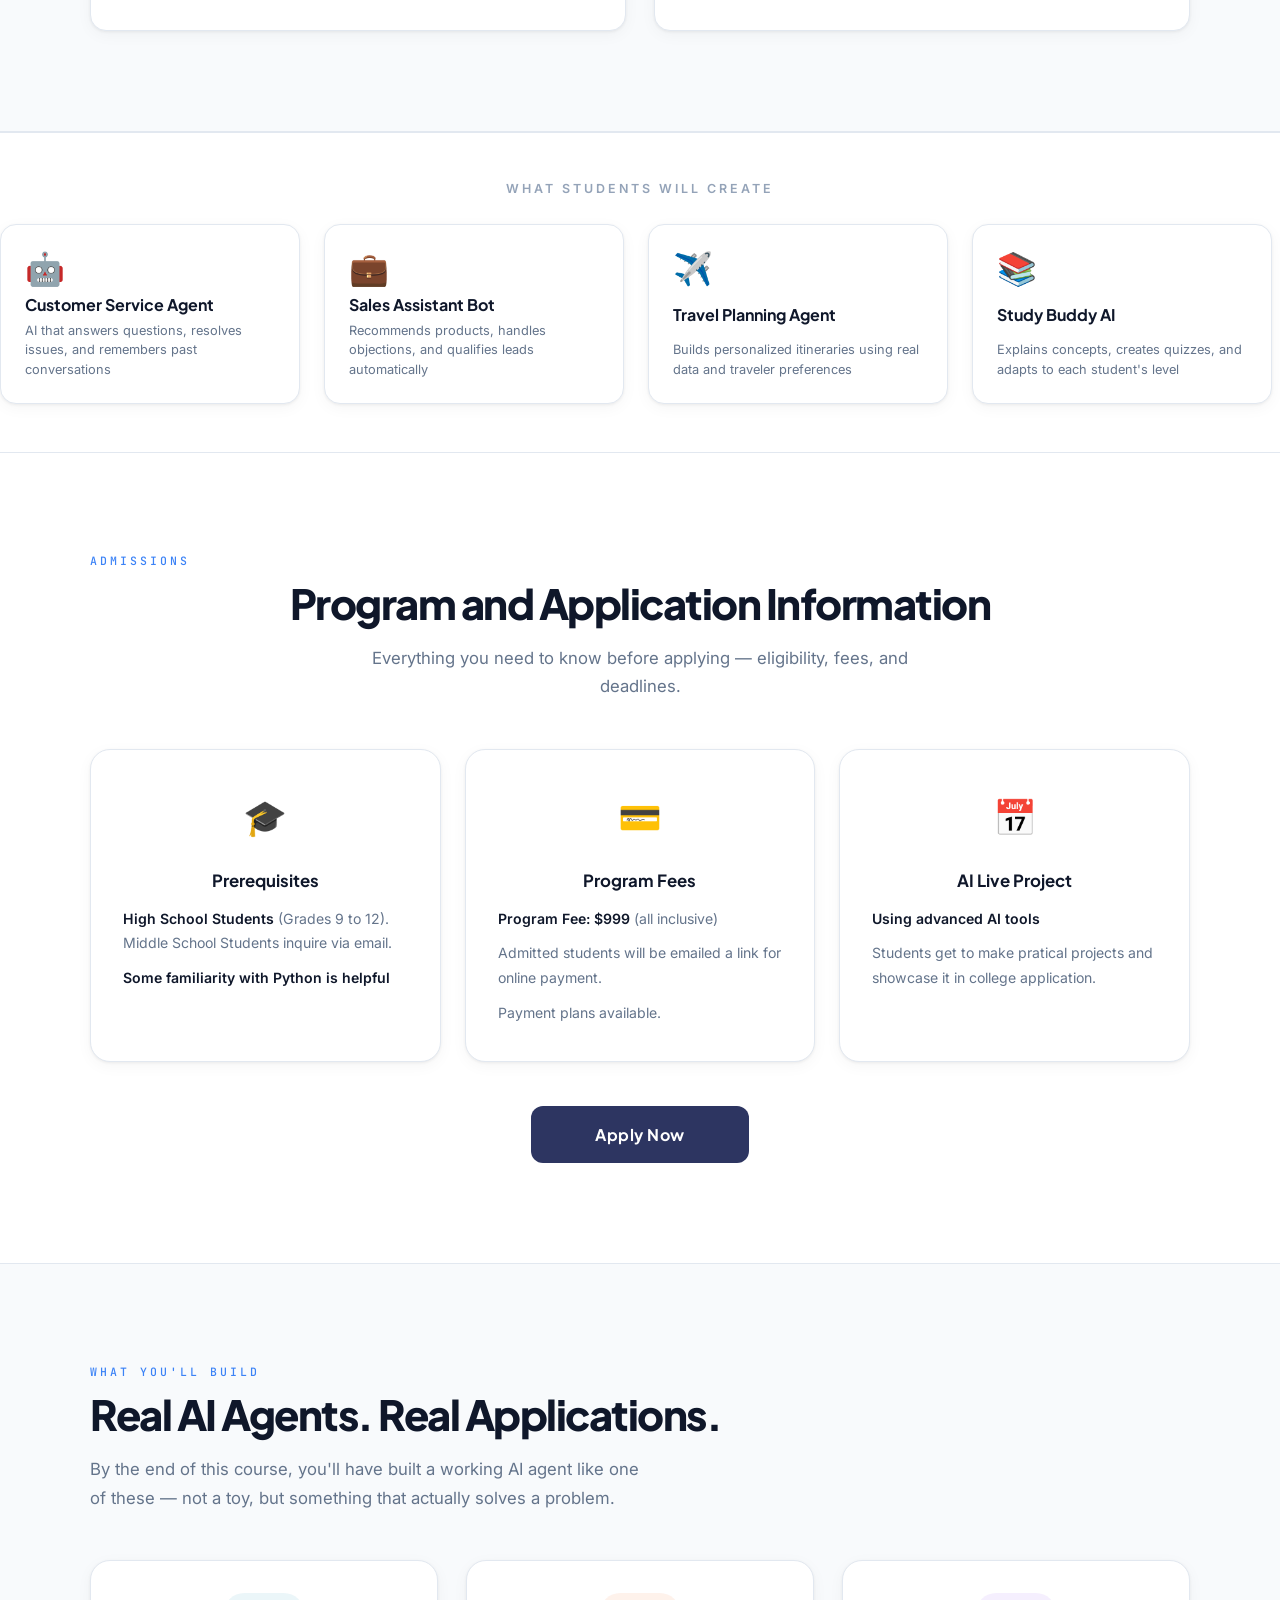
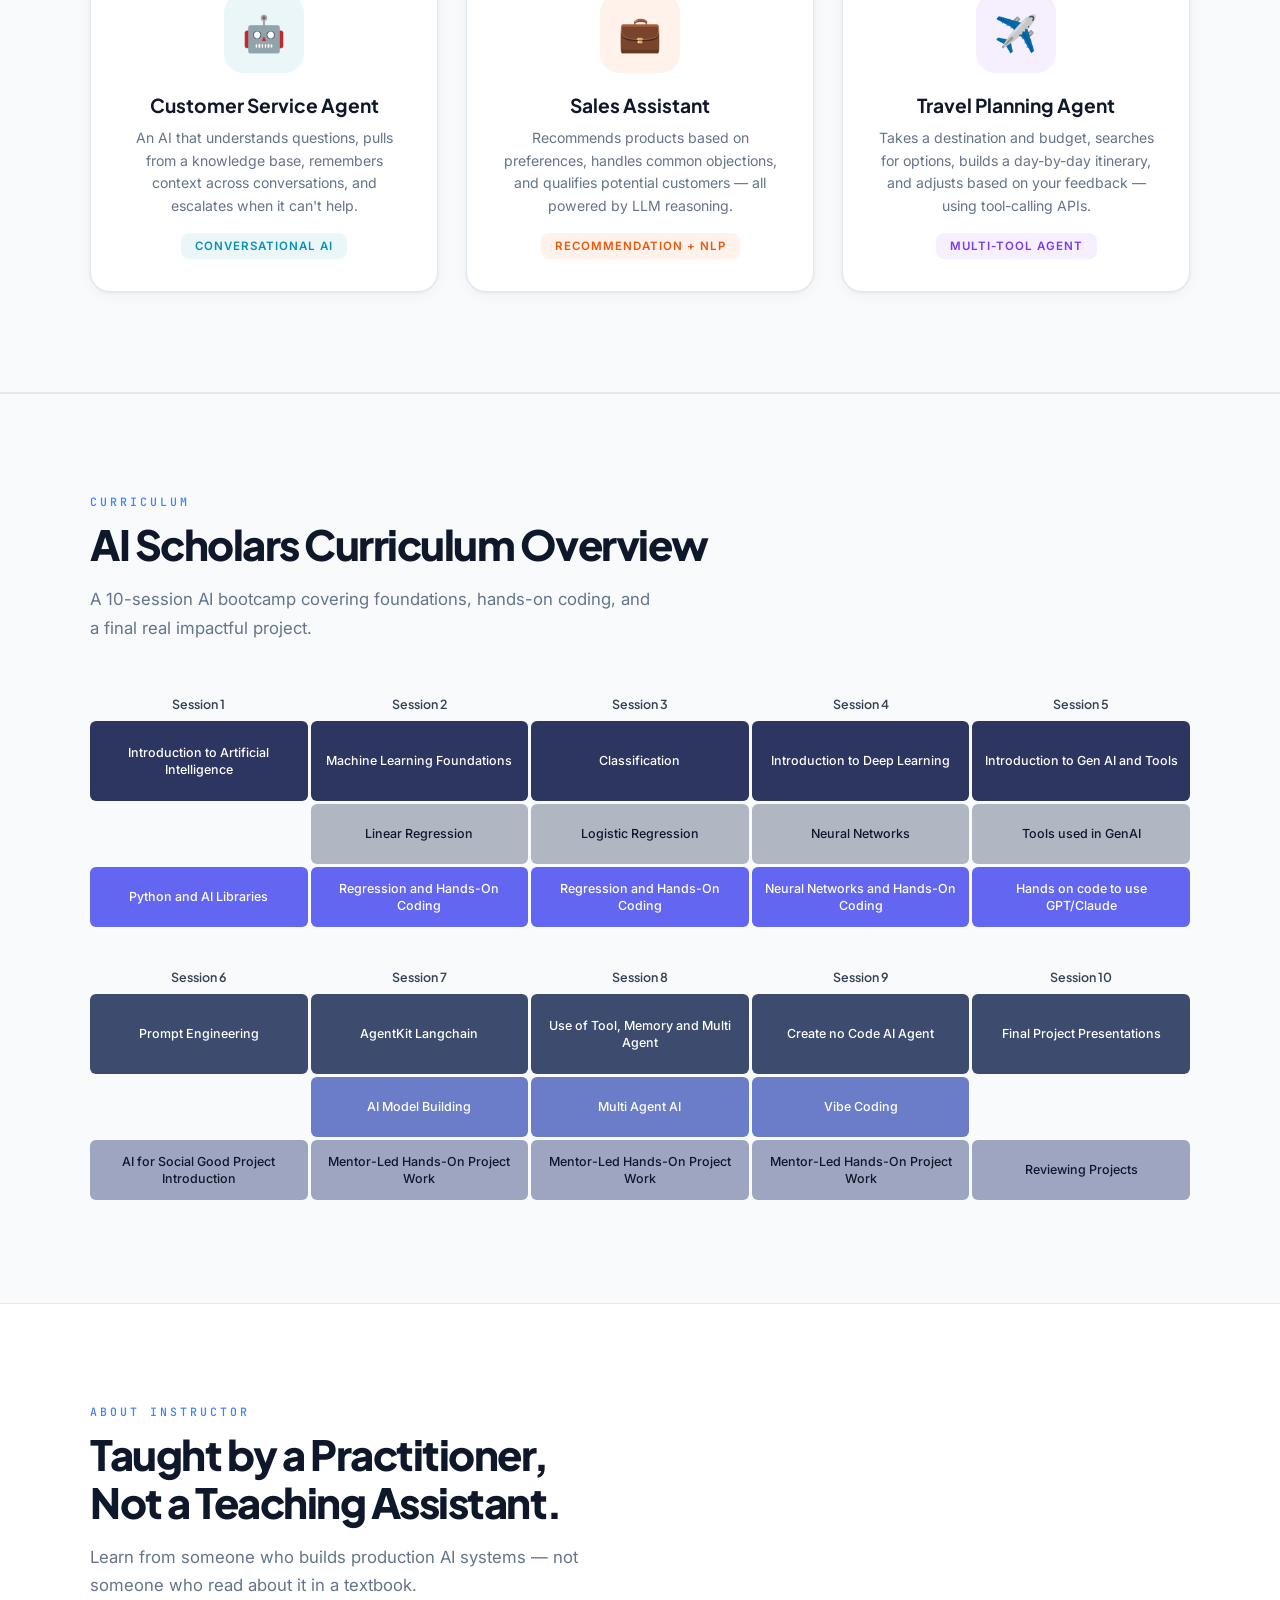
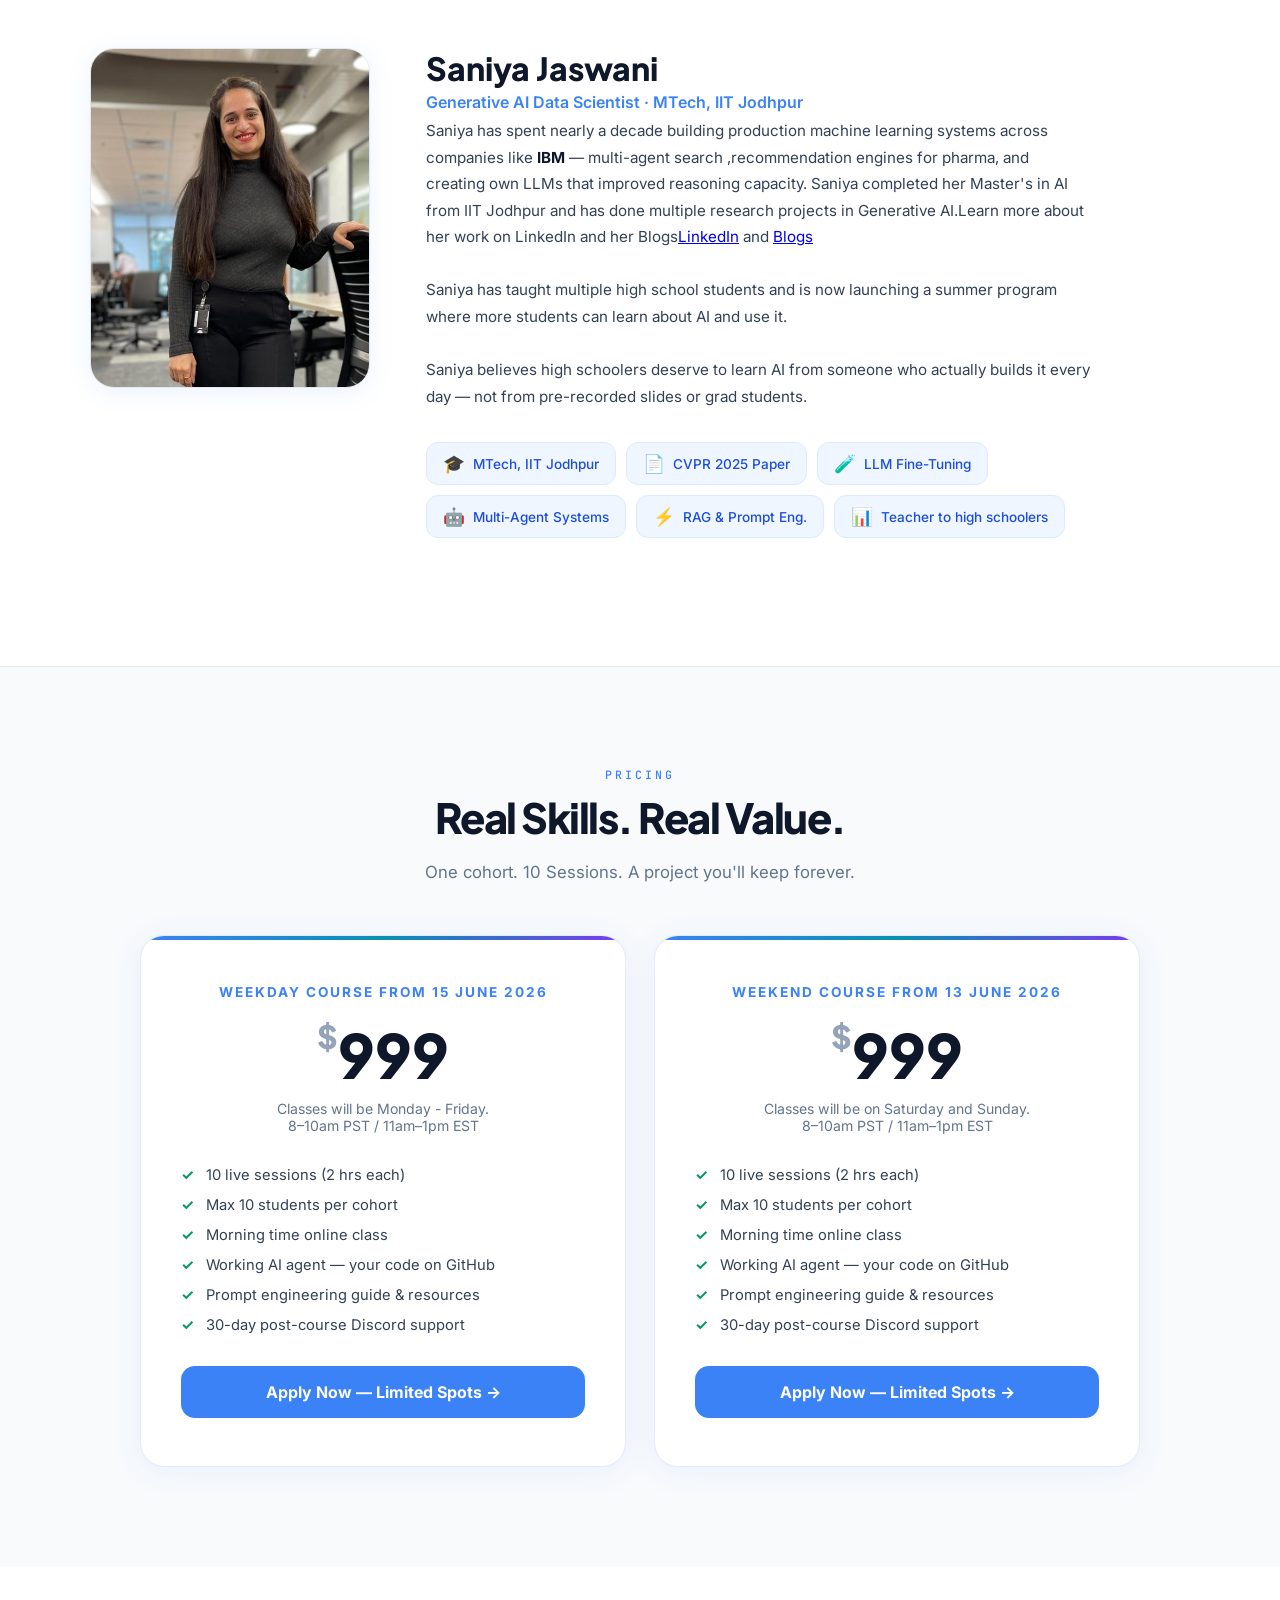
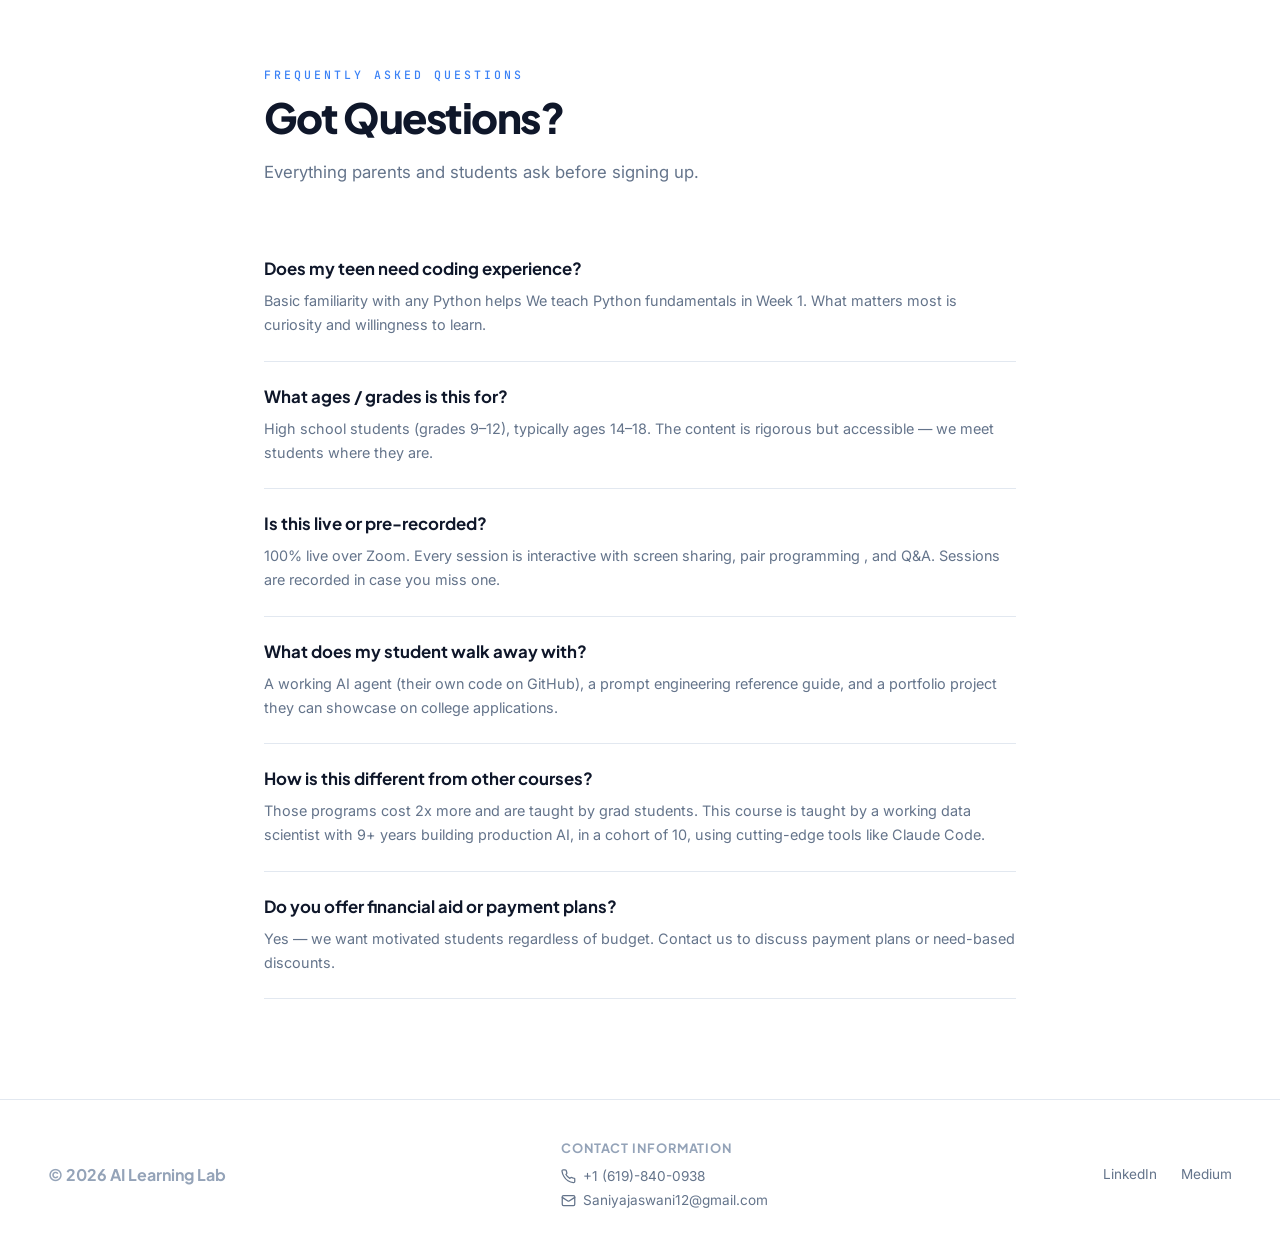
==== commit 79701169: "Add Google Analytics in index" ====
--- a/index.html
+++ b/index.html
@@ -7,7 +7,14 @@
   <title>Online AI Summer Program for High Schoolers | Summer 2026 | AI Learning Lab</title>
   <link href="https://fonts.googleapis.com/css2?family=Plus+Jakarta+Sans:wght@400;500;600;700;800&family=Inter:wght@400;500;600&family=JetBrains+Mono:wght@400;500&display=swap" rel="stylesheet">
   <link rel="stylesheet" href="styles.css">
-
+  <!-- Google Tag Manager -->
+  <script>(function(w,d,s,l,i){w[l]=w[l]||[];w[l].push({'gtm.start':
+  new Date().getTime(),event:'gtm.js'});var f=d.getElementsByTagName(s)[0],
+  j=d.createElement(s),dl=l!='dataLayer'?'&l='+l:'';j.async=true;j.src=
+  'https://www.googletagmanager.com/gtm.js?id='+i+dl;f.parentNode.insertBefore(j,f);
+  })(window,document,'script','dataLayer','GTM-57WG3PXN');</script>
+  <!-- End Google Tag Manager -->
+  
   <!-- ======== STRUCTURED DATA ======== -->
   <script type="application/ld+json">
   {
@@ -141,7 +148,10 @@
   </script>
 </head>
 <body>
-
+<!-- Google Tag Manager (noscript) -->
+<noscript><iframe src="https://www.googletagmanager.com/ns.html?id=GTM-57WG3PXN"
+height="0" width="0" style="display:none;visibility:hidden"></iframe></noscript>
+<!-- End Google Tag Manager (noscript) -->
 <!-- ======== NAVIGATION ======== -->
 <nav>
   <a href="#" class="nav-brand"><em>AI</em> Learning Lab</a>
